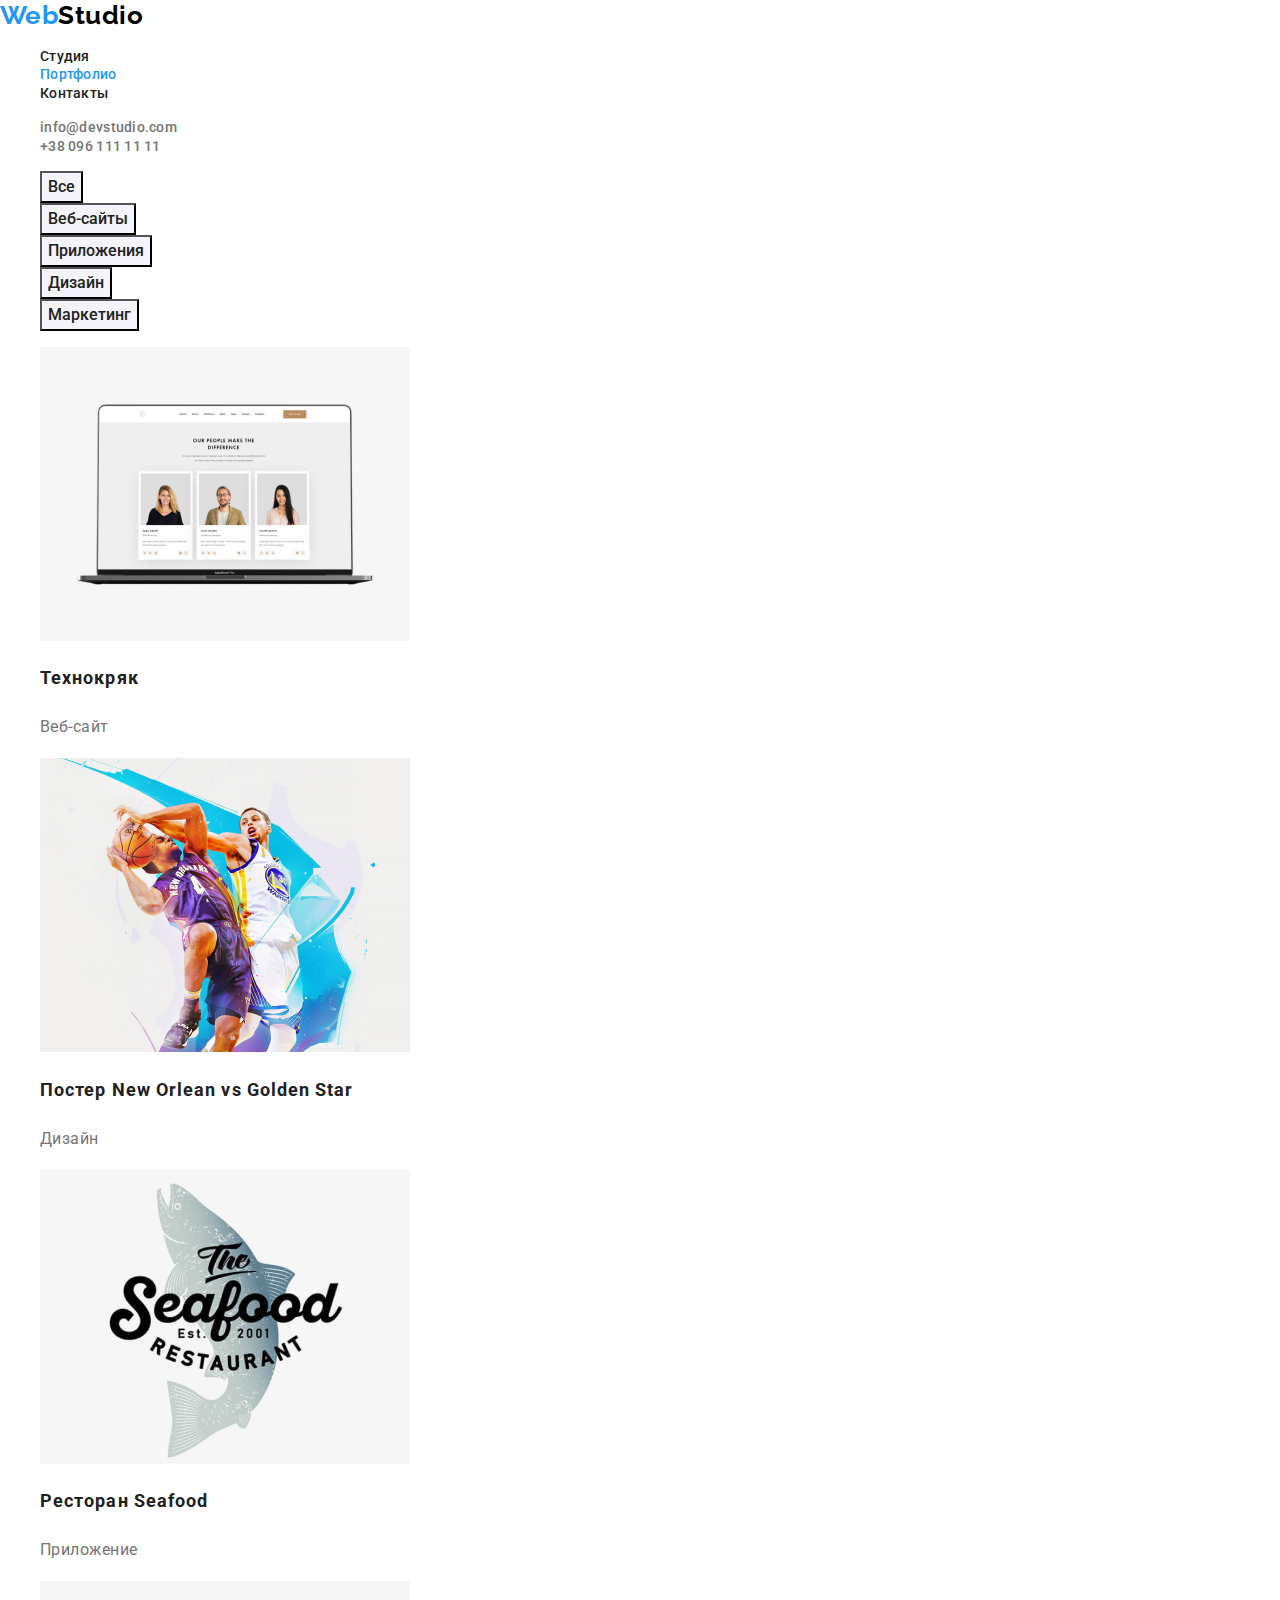
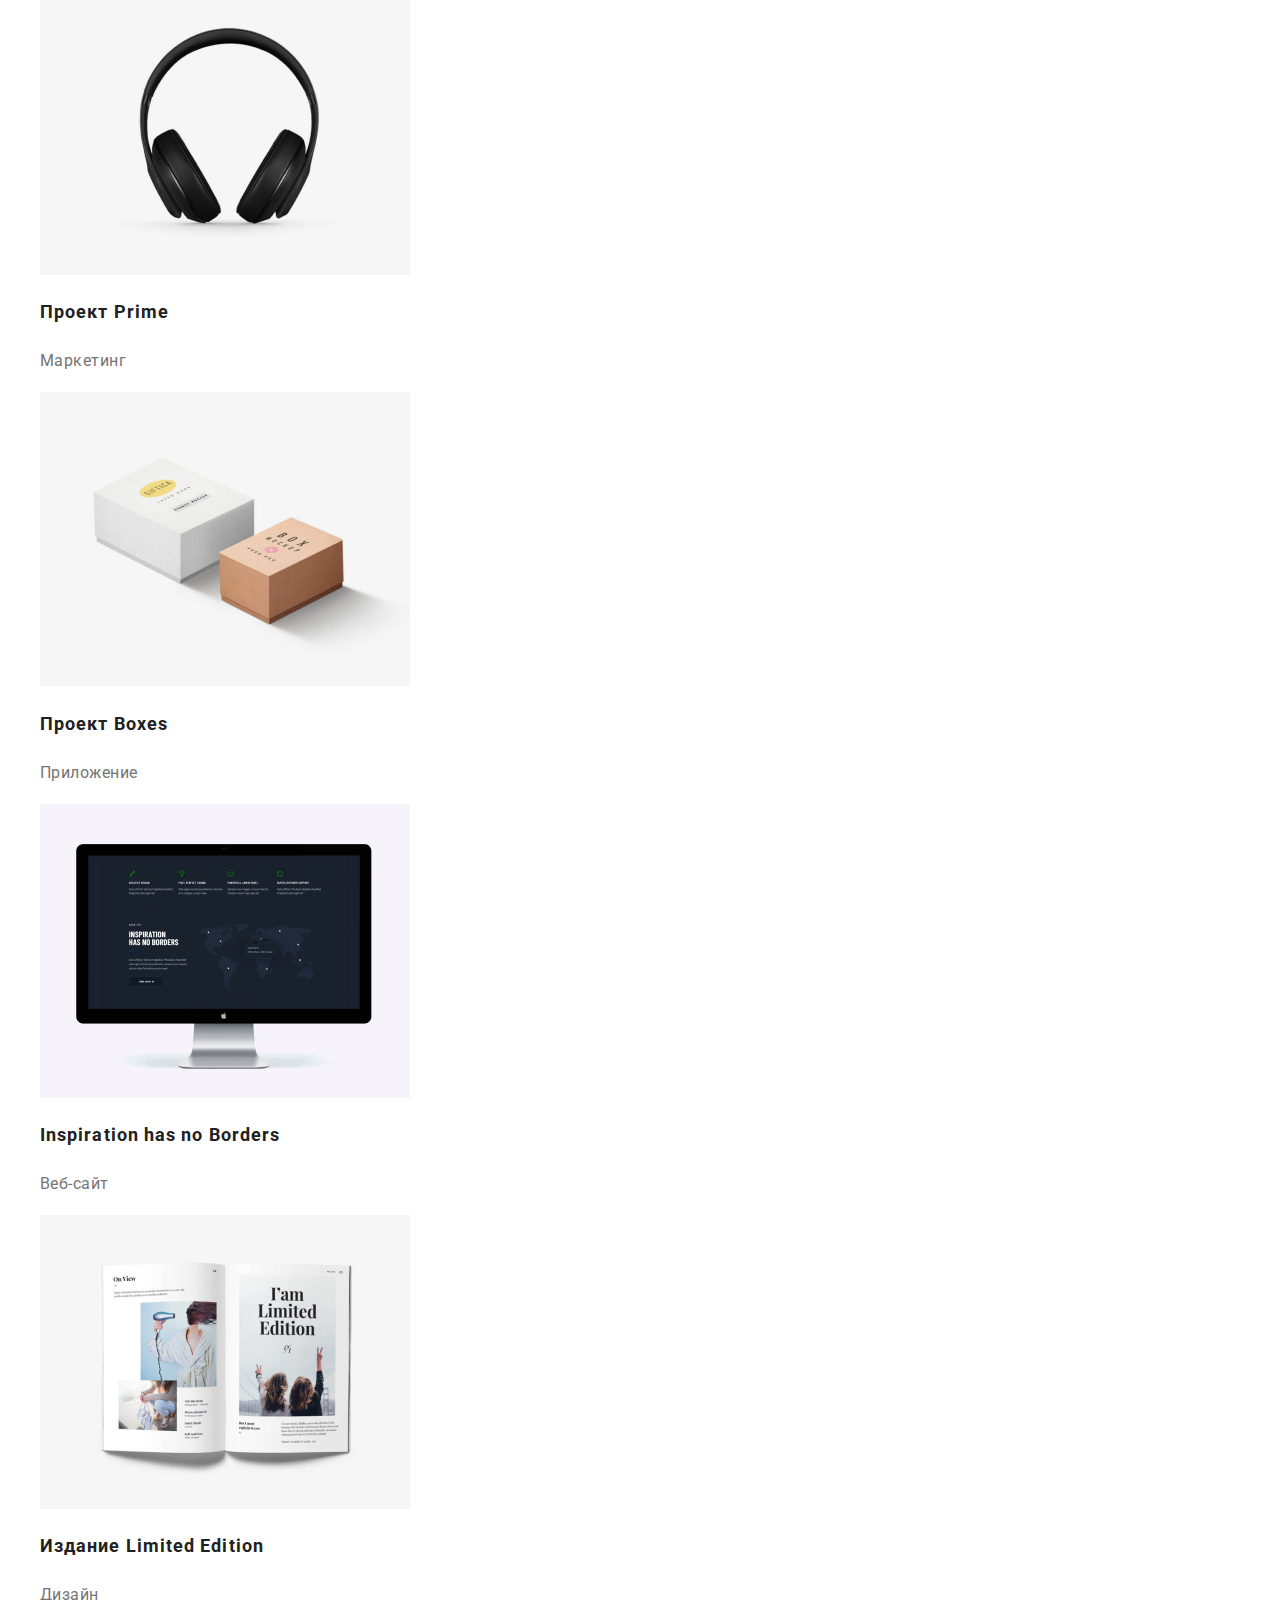
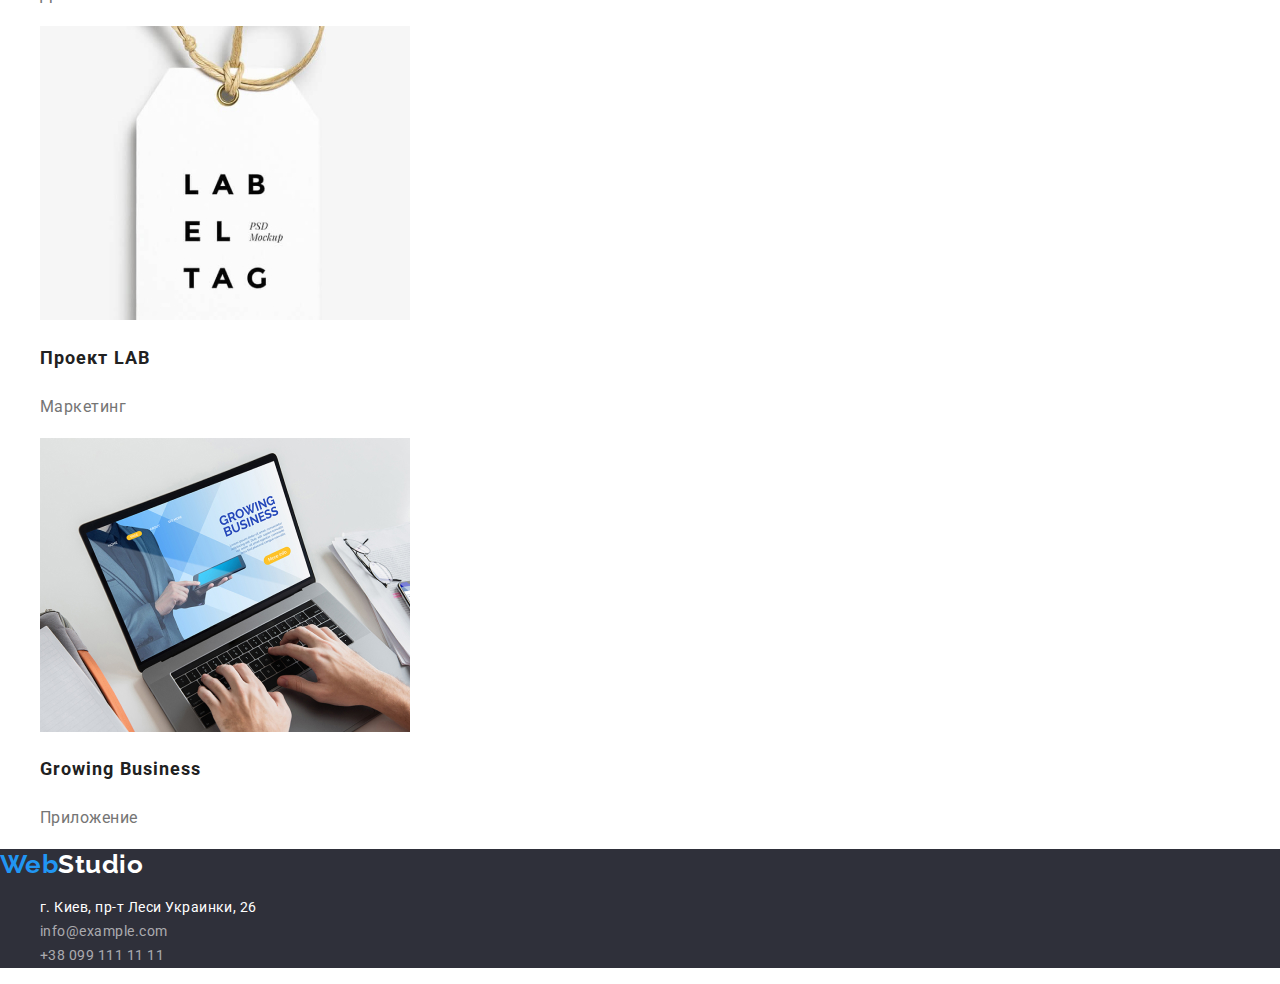
==== portfolio.html @ 639a8b07 "hw-02" ====
<!DOCTYPE html>
<html lang="ru">
  <head>
    <meta charset="UTF-8" />
    <meta name="viewport" content="width=device-width, initial-scale=1.0" />
    <title lang="en">WebStudio-Portfolio</title>
      <link href="https://fonts.googleapis.com/css2?family=Raleway:wght@700&family=Roboto:wght@400;500;700;900&display=swap"
        rel="stylesheet" />
    <link rel="stylesheet" href="https://cdnjs.cloudflare.com/ajax/libs/modern-normalize/1.0.0/modern-normalize.css" />
      <link rel="stylesheet" href="./css/styles.css" />
  </head>

  <body class="body">
    <!--Header site-->
    <header class="header">
      <nav class="nav">
        <a class="logo link" href="./index.html" aria-label="вебстудия" lang="en"
          >Web<span class="logo-text">Studio</span></a
        >

        <ul class="nav-list list">
          <li><a class="nav-list-link link" href="./index.html">Студия</a></li>
          <li><a class="nav-list-link link current" href="./portfolio.html">Портфолио</a></li>
          <li><a class="nav-list-link link" href="">Контакты</a></li>
        </ul>
      </nav>

      <ul class="header-contact list">
        <li class="header-contact-item">
          <a class="header-contact-link link" href="mailto:info@devstudio.com"
            ><span lang="en">info@devstudio.com</span></a
          >
        </li>
        <li class="header-contact-item">
          <a class="header-contact-link link" href="tel:+380961111111">+38 096 111 11 11</a>
        </li>
      </ul>
    </header>

    <!--Main content-->
    <main>
      <section class="portfolio">
        <h1 hidden>Портфолио</h1>
        <!--Filters-->
        <ul class="portfolio--filter-list list">
          <li class="portfolio-filter"><button class="portfolio-filter-btn" type="button">Все</button></li>
          <li class="portfolio-filter"><button class="portfolio-filter-btn" type="button">Веб-сайты</button></li>
          <li class="portfolio-filter"><button class="portfolio-filter-btn" type="button">Приложения</button></li>
          <li class="portfolio-filter"><button class="portfolio-filter-btn" type="button">Дизайн</button></li>
          <li class="portfolio-filter"><button class="portfolio-filter-btn" type="button">Маркетинг</button></li>
        </ul>

        <!-- Project -->
        <ul class="portfolio-project list">
          <!-- Project-1 -->
          <li class="portfolio-project-item">
            <img
              class="portfolio-project-img"
              src="./images/portfolio/project-1.jpg"
              alt="Веб-сайт Технокряк"
              width="370"
              height="294"
            />
            <h2 class="portfolio-project-title">Технокряк</h2>
            <p class="portfolio-project-text">Веб-сайт</p>
          </li>
          <!-- Project-2 -->
          <li class="portfolio-project-item">
            <img
              class="portfolio-project-img"
              src="./images/portfolio/project-2.jpg"
              alt="Постер New Orlean vs Golden Star"
              width="370"
              height="294"
            />
            <h2 class="portfolio-project-title">Постер <span lang="en">New Orlean vs Golden Star</span></h2>
            <p class="portfolio-project-text">Дизайн</p>
          </li>
          <!-- Project-3 -->
          <li class="portfolio-project-item">
            <img
              class="portfolio-project-img"
              src="./images/portfolio/project-3.jpg"
              alt="Ресторан Seafood"
              width="370"
              height="294"
            />
            <h2 class="portfolio-project-title">Ресторан <span lang="en">Seafood</span></h2>
            <p class="portfolio-project-text">Приложение</p>
          </li>
          <!-- Project-4 -->
          <li class="portfolio-project-item">
            <img
              class="portfolio-project-img"
              src="./images/portfolio/project-4.jpg"
              alt="Проект Prime"
              width="370"
              height="294"
            />
            <h2 class="portfolio-project-title">Проект <span lang="en">Prime</span></h2>
            <p class="portfolio-project-text">Маркетинг</p>
          </li>
          <!-- Project-5 -->
          <li class="portfolio-project-item">
            <img
              class="portfolio-project-img"
              src="./images/portfolio/project-5.jpg"
              alt="Проект Boxes"
              width="370"
              height="294"
            />
            <h2 class="portfolio-project-title">Проект <span lang="en">Boxes</span></h2>
            <p class="portfolio-project-text">Приложение</p>
          </li>
          <!-- Project-6 -->
          <li class="portfolio-project-item">
            <img
              class="portfolio-project-img"
              src="./images/portfolio/project-6.jpg"
              alt="Веб-сайт Inspiration has no Borders"
              width="370"
              height="294"
            />
            <h2 class="portfolio-project-title" lang="en">Inspiration has no Borders</h2>
            <p class="portfolio-project-text">Веб-сайт</p>
          </li>
          <!-- Project-7 -->
          <li class="portfolio-project-item">
            <img
              class="portfolio-project-img"
              src="./images/portfolio/project-7.jpg"
              alt="Издание Limited Edition"
              width="370"
              height="294"
            />
            <h2 class="portfolio-project-title">Издание <span lang="en">Limited Edition</span></h2>
            <p class="portfolio-project-text">Дизайн</p>
          </li>
          <!-- Project-8 -->
          <li class="portfolio-project-item">
            <img
              class="portfolio-project-img"
              src="./images/portfolio/project-8.jpg"
              alt="Проект LAB"
              width="370"
              height="294"
            />
            <h2 class="portfolio-project-title">Проект <span lang="en">LAB</span></h2>
            <p class="portfolio-project-text">Маркетинг</p>
          </li>
          <!-- Project-9 -->
          <li class="portfolio-project-item">
            <img
              class="portfolio-project-img"
              src="./images/portfolio/project-9.jpg"
              alt="Приложение Growing Business"
              width="370"
              height="294"
            />
            <h2 class="portfolio-project-title" lang="en">Growing Business</h2>
            <p class="portfolio-project-text">Приложение</p>
          </li>
        </ul>
      </section>
    </main>
    <!--Footer-->
    <footer class="footer">
      <a class="logo link" href="./index.html" aria-label="вебстудия" lang="en"
        >Web<span class="logo-text">Studio</span></a
      >

      <address class="address">
        <ul class="address-list list">
          <li class="address-list-item">
            <a class="address-map link" href="https://goo.gl/maps/MZd4GbBzznk5j25o9" target="_blank">
              г. Киев, пр-т Леси Украинки, 26</a
            >
          </li>
          <li class="address-list-item">
            <a class="address-list-link link" href="mailto:info@example.com">info@example.com</a>
          </li>
          <li class="address-list-item">
            <a class="address-list-link link" href="tel:+380991111111">+38 099 111 11 11</a>
          </li>
        </ul>
      </address>
    </footer>
  </body>
</html>
---- css/styles.css ----
/*переменние*/
:root {
  --main-font-family: "Roboto", sans-serif;
  --secondary-font-family: "Raleway", sans-serif;
  --primary-text-color: #212121;
  --secondary-text-color: #757575;
  --accent-color: #2196f3;
}
/*----------------------------------------------------------*/
/*======  INDEX  ======*/
/*----------------------------------------------------------*/
/*======  MAIN  ======*/
/*общие стили*/
.body {
  font-family: var(--main-font-family);
  letter-spacing: 0.03em;
}
/*скриваю точки списка*/
.list {
  list-style: none;
}
/*нижнее подчеркивание ссилок*/
.link {
  text-decoration: none;
}
/*текст тега адрес*/
.address {
  font-style: normal;
}
/*текущая страница*/
.nav-list-link.current {
  color: var(--accent-color);
}
/*Фон Героя и Футер*/
.hero,
.footer {
  background-color: #2f303a;
}
/*======  END MAIN  ======*/
/*----------------------------------------------------------*/
/*======  HEADER  ======*/
/*Стилизация логотипа*/
/*Логотип шрифт цвет*/
.logo {
  font-family: var(--secondary-font-family);
  font-weight: 700;
  font-size: 26px;
  line-height: 1.192;

  color: #2196f3;
}
/*Цвет для текста логотипа в шапке*/
.logo .logo-text {
  color: #000000;
}
/*общие стили*/
.nav-list-link,
.header-contact-link {
  font-weight: 500;
  font-size: 14px;
  line-height: 1.143;
  letter-spacing: 0.02em;

  color: var(--primary-text-color);
}
/*цвет текста контактов*/
.header-contact-link {
  color: var(--secondary-text-color);
}
/*активное состояние елементов*/
.nav-list-link:hover,
.header-contact-link:hover,
.nav-list-link:focus,
.header-contact-link:focus {
  color: var(--accent-color);
}
/*======  END HEADER  ======*/
/*----------------------------------------------------------*/
/*======  MAIN  ======*/
/*----------------------------------------------------------*/
/*======  HERO  ======*/
/*Заголовок Hero*/
.hero-title {
  font-weight: 900;
  font-size: 44px;
  line-height: 1.364;

  text-align: center;
  letter-spacing: 0.06em;
  text-transform: uppercase;

  color: #ffffff;
}
/*Кнопка Hero*/
.hero-button {
  font-family: var(--main-font-family);
  font-style: normal;
  font-weight: 700;
  font-size: 16px;
  line-height: 1.875;

  text-align: center;
  letter-spacing: 0.06em;

  color: #ffffff;
  background-color: var(--accent-color);
}
/*======  END HERO  ======*/
/*----------------------------------------------------------*/
/*======  FEATURES  ======*/
/*заголовок*/
.features-list-title {
  font-weight: 700;
  font-size: 14px;
  line-height: 1.143;

  text-transform: uppercase;

  color: var(--primary-text-color);
}
/*текст*/
.features-list-text {
  font-size: 14px;
  line-height: 1.714;

  color: var(--secondary-text-color);
}
/*======  END FEATURES  ======*/
/*----------------------------------------------------------*/
/*======  WORK  ======*/
.work-title {
  font-weight: 700;
  font-size: 36px;
  line-height: 1.167;
  text-align: center;

  color: var(--primary-text-color);
}
/*======  END WORK  ======*/
/*----------------------------------------------------------*/
/*======  TEAM  ======*/
/*общие стили*/
.team {
  background-color: #f5f4fa;
}
/*заголовок секции*/
.team-title {
  font-weight: 700;
  font-size: 36px;
  line-height: 1.167;
  text-align: center;

  color: var(--primary-text-color);
}
/*общие стили + цвет текста заголовка команди*/
.team-list-item-title,
.team-list-item-text {
  font-size: 16px;
  line-height: 1.188;

  text-align: center;

  color: var(--primary-text-color);
}
/*цвет текста команди*/
.team-list-item-text {
  color: var(--secondary-text-color);
}
/*======  END TEAM  ======*/
/*----------------------------------------------------------*/
/*======  END MAIN  ======*/
/*----------------------------------------------------------*/
/*======  FOOTER  ======*/
/*общие стили*/
.address-map,
.address-list-link {
  font-size: 14px;
  line-height: 1.714;

  color: rgba(255, 255, 255, 0.6);
}
/*цвет для адреса с указанием места*/
.address-map {
  color: #ffffff;
}
/*Цвет для текста логотипа в футере*/
.footer .logo-text {
  color: #ffffff;
}
/*активное состояние елементов*/
.address-map:hover,
.address-list-link:hover,
.address-map:focus,
.address-list-link:focus {
  color: var(--accent-color);
}
/*======  END FOOTER  ======*/

/*----------------------------------------------------------*/

/*======  PORTFOLIO  ======*/

/*стилизация кнопок фильтров*/
.portfolio-filter-btn {
  font-family: var(--main-font-family);
  font-style: normal;
  font-weight: 500;
  font-size: 16px;
  line-height: 1.625;

  text-align: center;

  background-color: #f5f4fa;
  color: var(--primary-text-color);
}
/*активное состояние кнопок фильтра*/
.portfolio-filter-btn:hover,
.portfolio-filter-btn:focus {
  background-color: var(--accent-color);
  color: #ffffff;
}
/*стилизация заголовков проектов*/
.portfolio-project-title {
  font-weight: 700;
  font-size: 18px;
  line-height: 2;

  letter-spacing: 0.06em;

  color: var(--primary-text-color);
}
/*стилизация текcтов проектов*/
.portfolio-project-text {
  font-size: 16px;
  line-height: 1.875;

  color: var(--secondary-text-color);
}
/*======  END PORTFOLIO  ======*/
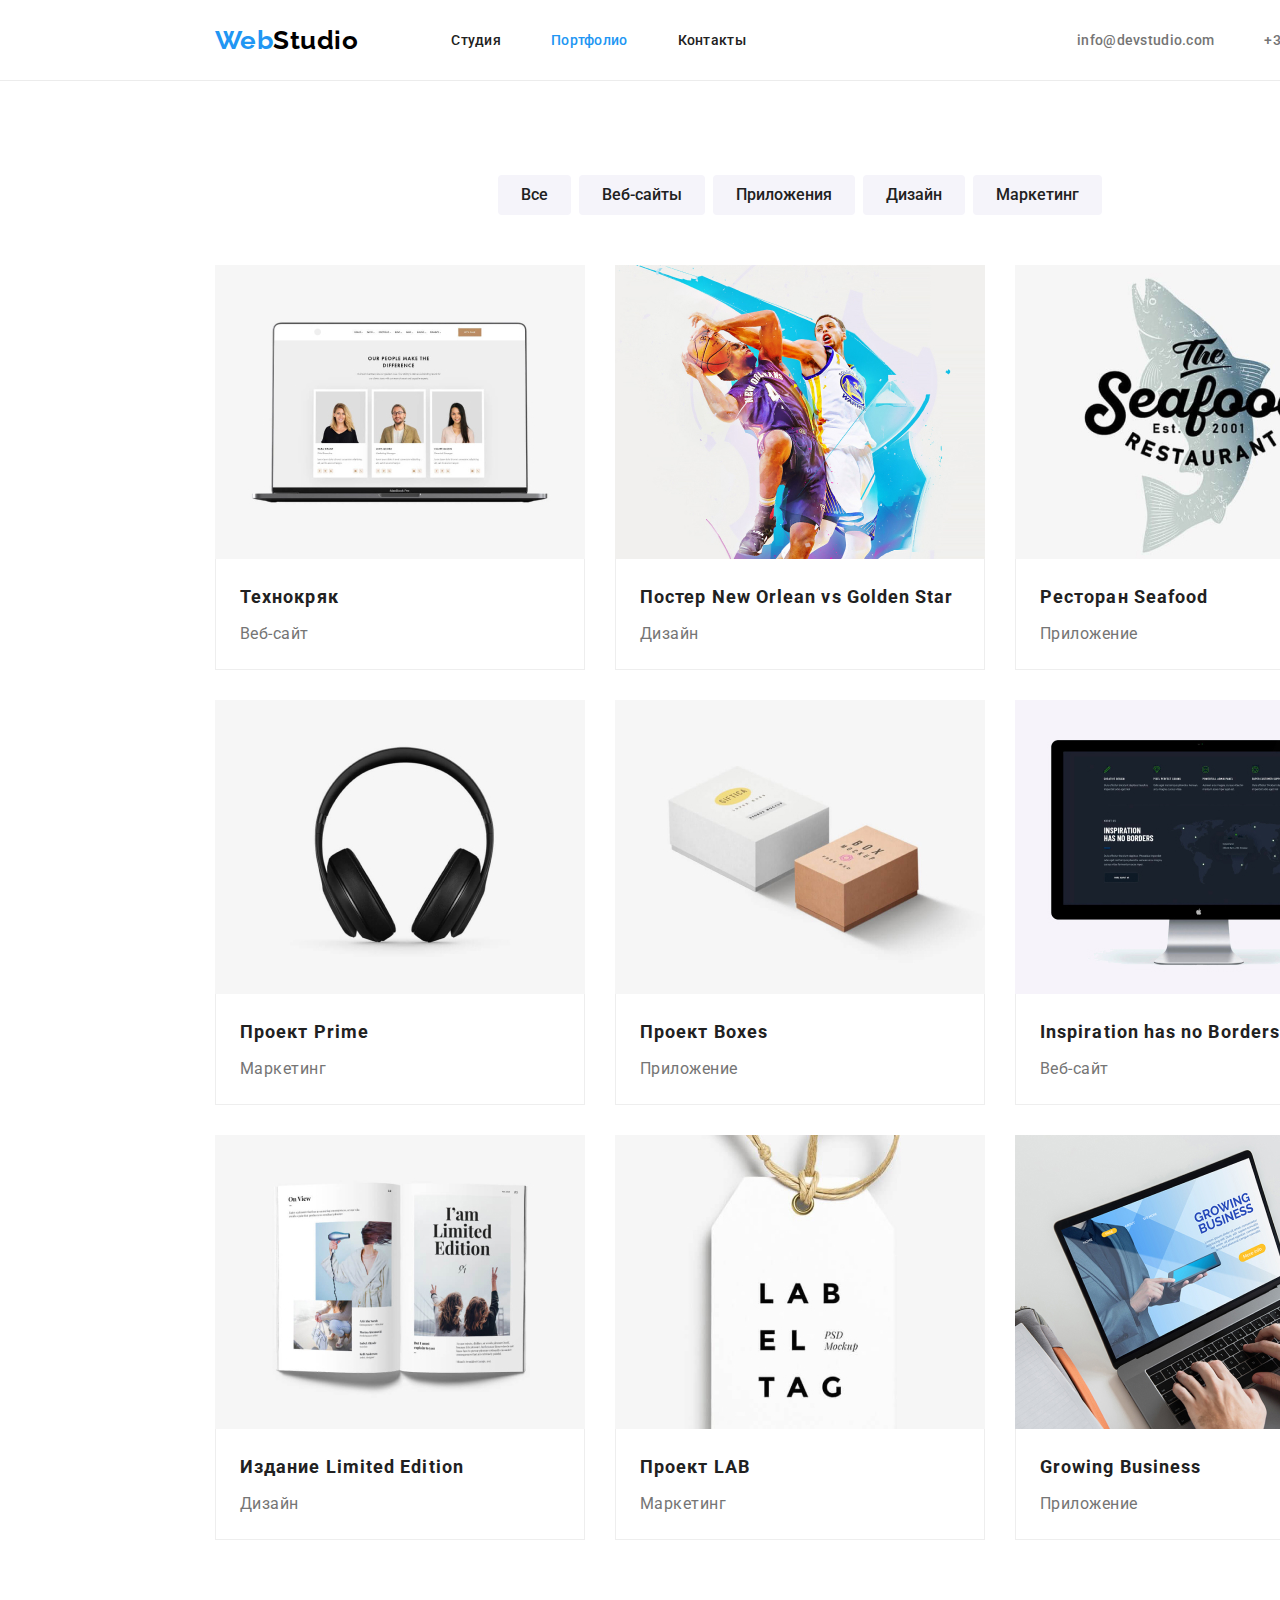
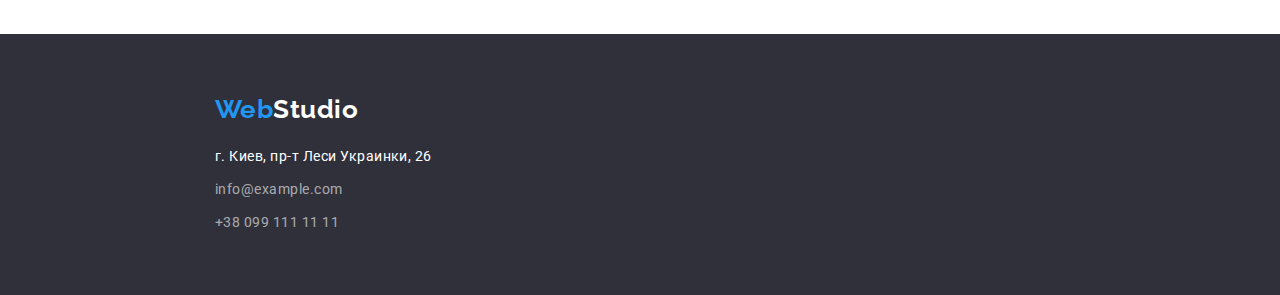
==== commit 1b70b08e: "hw-03" ====
--- a/portfolio.html
+++ b/portfolio.html
@@ -4,186 +4,220 @@
     <meta charset="UTF-8" />
     <meta name="viewport" content="width=device-width, initial-scale=1.0" />
     <title lang="en">WebStudio-Portfolio</title>
-      <link href="https://fonts.googleapis.com/css2?family=Raleway:wght@700&family=Roboto:wght@400;500;700;900&display=swap"
-        rel="stylesheet" />
     <link rel="stylesheet" href="https://cdnjs.cloudflare.com/ajax/libs/modern-normalize/1.0.0/modern-normalize.css" />
-      <link rel="stylesheet" href="./css/styles.css" />
+    <link
+      href="https://fonts.googleapis.com/css2?family=Raleway:wght@700&family=Roboto:wght@400;500;700;900&display=swap"
+      rel="stylesheet"
+    />
+    <link rel="stylesheet" href="./css/styles.css" />
   </head>
 
   <body class="body">
     <!--Header site-->
     <header class="header">
-      <nav class="nav">
-        <a class="logo link" href="./index.html" aria-label="вебстудия" lang="en"
-          >Web<span class="logo-text">Studio</span></a
-        >
-
-        <ul class="nav-list list">
-          <li><a class="nav-list-link link" href="./index.html">Студия</a></li>
-          <li><a class="nav-list-link link current" href="./portfolio.html">Портфолио</a></li>
-          <li><a class="nav-list-link link" href="">Контакты</a></li>
+      <div class="container flexbox">
+        <nav class="nav flexbox">
+          <a class="logo link" href="./index.html" aria-label="вебстудия" lang="en"
+            >Web<span class="logo-text">Studio</span></a
+          >
+
+          <ul class="nav-list list flexbox">
+            <li class="nav-list-item"><a class="nav-list-link link" href="./index.html">Студия</a></li>
+            <li class="nav-list-item"><a class="nav-list-link link current" href="./portfolio.html">Портфолио</a></li>
+            <li class="nav-list-item"><a class="nav-list-link link" href="">Контакты</a></li>
+          </ul>
+        </nav>
+
+        <ul class="header-contact list flexbox">
+          <li class="header-contact-item">
+            <a class="header-contact-link link" href="mailto:info@devstudio.com"
+              ><span lang="en">info@devstudio.com</span></a
+            >
+          </li>
+          <li class="header-contact-item">
+            <a class="header-contact-link link" href="tel:+380961111111">+38 096 111 11 11</a>
+          </li>
         </ul>
-      </nav>
-
-      <ul class="header-contact list">
-        <li class="header-contact-item">
-          <a class="header-contact-link link" href="mailto:info@devstudio.com"
-            ><span lang="en">info@devstudio.com</span></a
-          >
-        </li>
-        <li class="header-contact-item">
-          <a class="header-contact-link link" href="tel:+380961111111">+38 096 111 11 11</a>
-        </li>
-      </ul>
+      </div>
     </header>
 
     <!--Main content-->
     <main>
       <section class="portfolio">
-        <h1 hidden>Портфолио</h1>
-        <!--Filters-->
-        <ul class="portfolio--filter-list list">
-          <li class="portfolio-filter"><button class="portfolio-filter-btn" type="button">Все</button></li>
-          <li class="portfolio-filter"><button class="portfolio-filter-btn" type="button">Веб-сайты</button></li>
-          <li class="portfolio-filter"><button class="portfolio-filter-btn" type="button">Приложения</button></li>
-          <li class="portfolio-filter"><button class="portfolio-filter-btn" type="button">Дизайн</button></li>
-          <li class="portfolio-filter"><button class="portfolio-filter-btn" type="button">Маркетинг</button></li>
-        </ul>
-
-        <!-- Project -->
-        <ul class="portfolio-project list">
-          <!-- Project-1 -->
-          <li class="portfolio-project-item">
-            <img
-              class="portfolio-project-img"
-              src="./images/portfolio/project-1.jpg"
-              alt="Веб-сайт Технокряк"
-              width="370"
-              height="294"
-            />
-            <h2 class="portfolio-project-title">Технокряк</h2>
-            <p class="portfolio-project-text">Веб-сайт</p>
-          </li>
-          <!-- Project-2 -->
-          <li class="portfolio-project-item">
-            <img
-              class="portfolio-project-img"
-              src="./images/portfolio/project-2.jpg"
-              alt="Постер New Orlean vs Golden Star"
-              width="370"
-              height="294"
-            />
-            <h2 class="portfolio-project-title">Постер <span lang="en">New Orlean vs Golden Star</span></h2>
-            <p class="portfolio-project-text">Дизайн</p>
-          </li>
-          <!-- Project-3 -->
-          <li class="portfolio-project-item">
-            <img
-              class="portfolio-project-img"
-              src="./images/portfolio/project-3.jpg"
-              alt="Ресторан Seafood"
-              width="370"
-              height="294"
-            />
-            <h2 class="portfolio-project-title">Ресторан <span lang="en">Seafood</span></h2>
-            <p class="portfolio-project-text">Приложение</p>
-          </li>
-          <!-- Project-4 -->
-          <li class="portfolio-project-item">
-            <img
-              class="portfolio-project-img"
-              src="./images/portfolio/project-4.jpg"
-              alt="Проект Prime"
-              width="370"
-              height="294"
-            />
-            <h2 class="portfolio-project-title">Проект <span lang="en">Prime</span></h2>
-            <p class="portfolio-project-text">Маркетинг</p>
-          </li>
-          <!-- Project-5 -->
-          <li class="portfolio-project-item">
-            <img
-              class="portfolio-project-img"
-              src="./images/portfolio/project-5.jpg"
-              alt="Проект Boxes"
-              width="370"
-              height="294"
-            />
-            <h2 class="portfolio-project-title">Проект <span lang="en">Boxes</span></h2>
-            <p class="portfolio-project-text">Приложение</p>
-          </li>
-          <!-- Project-6 -->
-          <li class="portfolio-project-item">
-            <img
-              class="portfolio-project-img"
-              src="./images/portfolio/project-6.jpg"
-              alt="Веб-сайт Inspiration has no Borders"
-              width="370"
-              height="294"
-            />
-            <h2 class="portfolio-project-title" lang="en">Inspiration has no Borders</h2>
-            <p class="portfolio-project-text">Веб-сайт</p>
-          </li>
-          <!-- Project-7 -->
-          <li class="portfolio-project-item">
-            <img
-              class="portfolio-project-img"
-              src="./images/portfolio/project-7.jpg"
-              alt="Издание Limited Edition"
-              width="370"
-              height="294"
-            />
-            <h2 class="portfolio-project-title">Издание <span lang="en">Limited Edition</span></h2>
-            <p class="portfolio-project-text">Дизайн</p>
-          </li>
-          <!-- Project-8 -->
-          <li class="portfolio-project-item">
-            <img
-              class="portfolio-project-img"
-              src="./images/portfolio/project-8.jpg"
-              alt="Проект LAB"
-              width="370"
-              height="294"
-            />
-            <h2 class="portfolio-project-title">Проект <span lang="en">LAB</span></h2>
-            <p class="portfolio-project-text">Маркетинг</p>
-          </li>
-          <!-- Project-9 -->
-          <li class="portfolio-project-item">
-            <img
-              class="portfolio-project-img"
-              src="./images/portfolio/project-9.jpg"
-              alt="Приложение Growing Business"
-              width="370"
-              height="294"
-            />
-            <h2 class="portfolio-project-title" lang="en">Growing Business</h2>
-            <p class="portfolio-project-text">Приложение</p>
-          </li>
-        </ul>
+        <div class="container">
+          <h1 class="visually-hidden">Портфолио</h1>
+          <!--Filters-->
+          <ul class="portfolio-filter-list list flexbox">
+            <li class="portfolio-filter"><button class="portfolio-filter-btn" type="button">Все</button></li>
+            <li class="portfolio-filter">
+              <button class="portfolio-filter-btn" type="button">Веб-сайты</button>
+            </li>
+            <li class="portfolio-filter">
+              <button class="portfolio-filter-btn" type="button">Приложения</button>
+            </li>
+            <li class="portfolio-filter">
+              <button class="portfolio-filter-btn" type="button">Дизайн</button>
+            </li>
+            <li class="portfolio-filter">
+              <button class="portfolio-filter-btn" type="button">Маркетинг</button>
+            </li>
+          </ul>
+
+          <!-- Project -->
+          <ul class="portfolio-project list flexbox">
+            <!-- Project-1 -->
+            <li class="portfolio-project-item">
+              <img
+                class="portfolio-project-img"
+                src="./images/portfolio/project-1.jpg"
+                alt="Веб-сайт Технокряк"
+                width="370"
+                height="294"
+              />
+              <div class="portfolio-project-description">
+                <h2 class="portfolio-project-title">Технокряк</h2>
+                <p class="portfolio-project-text">Веб-сайт</p>
+              </div>
+            </li>
+            <!-- Project-2 -->
+            <li class="portfolio-project-item">
+              <img
+                class="portfolio-project-img"
+                src="./images/portfolio/project-2.jpg"
+                alt="Постер New Orlean vs Golden Star"
+                width="370"
+                height="294"
+              />
+              <div class="portfolio-project-description">
+                <h2 class="portfolio-project-title">Постер <span lang="en">New Orlean vs Golden Star</span></h2>
+                <p class="portfolio-project-text">Дизайн</p>
+              </div>
+            </li>
+            <!-- Project-3 -->
+            <li class="portfolio-project-item">
+              <img
+                class="portfolio-project-img"
+                src="./images/portfolio/project-3.jpg"
+                alt="Ресторан Seafood"
+                width="370"
+                height="294"
+              />
+              <div class="portfolio-project-description">
+                <h2 class="portfolio-project-title">Ресторан <span lang="en">Seafood</span></h2>
+                <p class="portfolio-project-text">Приложение</p>
+              </div>
+            </li>
+            <!-- Project-4 -->
+            <li class="portfolio-project-item">
+              <img
+                class="portfolio-project-img"
+                src="./images/portfolio/project-4.jpg"
+                alt="Проект Prime"
+                width="370"
+                height="294"
+              />
+              <div class="portfolio-project-description">
+                <h2 class="portfolio-project-title">Проект <span lang="en">Prime</span></h2>
+                <p class="portfolio-project-text">Маркетинг</p>
+              </div>
+            </li>
+            <!-- Project-5 -->
+            <li class="portfolio-project-item">
+              <img
+                class="portfolio-project-img"
+                src="./images/portfolio/project-5.jpg"
+                alt="Проект Boxes"
+                width="370"
+                height="294"
+              />
+              <div class="portfolio-project-description">
+                <h2 class="portfolio-project-title">Проект <span lang="en">Boxes</span></h2>
+                <p class="portfolio-project-text">Приложение</p>
+              </div>
+            </li>
+            <!-- Project-6 -->
+            <li class="portfolio-project-item">
+              <img
+                class="portfolio-project-img"
+                src="./images/portfolio/project-6.jpg"
+                alt="Веб-сайт Inspiration has no Borders"
+                width="370"
+                height="294"
+              />
+              <div class="portfolio-project-description">
+                <h2 class="portfolio-project-title" lang="en">Inspiration has no Borders</h2>
+                <p class="portfolio-project-text">Веб-сайт</p>
+              </div>
+            </li>
+            <!-- Project-7 -->
+            <li class="portfolio-project-item">
+              <img
+                class="portfolio-project-img"
+                src="./images/portfolio/project-7.jpg"
+                alt="Издание Limited Edition"
+                width="370"
+                height="294"
+              />
+              <div class="portfolio-project-description">
+                <h2 class="portfolio-project-title">Издание <span lang="en">Limited Edition</span></h2>
+                <p class="portfolio-project-text">Дизайн</p>
+              </div>
+            </li>
+            <!-- Project-8 -->
+            <li class="portfolio-project-item">
+              <img
+                class="portfolio-project-img"
+                src="./images/portfolio/project-8.jpg"
+                alt="Проект LAB"
+                width="370"
+                height="294"
+              />
+              <div class="portfolio-project-description">
+                <h2 class="portfolio-project-title">Проект <span lang="en">LAB</span></h2>
+                <p class="portfolio-project-text">Маркетинг</p>
+              </div>
+            </li>
+            <!-- Project-9 -->
+            <li class="portfolio-project-item">
+              <img
+                class="portfolio-project-img"
+                src="./images/portfolio/project-9.jpg"
+                alt="Приложение Growing Business"
+                width="370"
+                height="294"
+              />
+              <div class="portfolio-project-description">
+                <h2 class="portfolio-project-title" lang="en">Growing Business</h2>
+                <p class="portfolio-project-text">Приложение</p>
+              </div>
+            </li>
+          </ul>
+        </div>
       </section>
     </main>
     <!--Footer-->
     <footer class="footer">
-      <a class="logo link" href="./index.html" aria-label="вебстудия" lang="en"
-        >Web<span class="logo-text">Studio</span></a
-      >
-
-      <address class="address">
-        <ul class="address-list list">
-          <li class="address-list-item">
-            <a class="address-map link" href="https://goo.gl/maps/MZd4GbBzznk5j25o9" target="_blank">
-              г. Киев, пр-т Леси Украинки, 26</a
-            >
-          </li>
-          <li class="address-list-item">
-            <a class="address-list-link link" href="mailto:info@example.com">info@example.com</a>
-          </li>
-          <li class="address-list-item">
-            <a class="address-list-link link" href="tel:+380991111111">+38 099 111 11 11</a>
-          </li>
-        </ul>
-      </address>
+      <div class="container">
+        <a class="logo link" href="./index.html" aria-label="вебстудия" lang="en"
+          >Web<span class="logo-text">Studio</span></a
+        >
+
+        <address class="address">
+          <ul class="address-list list">
+            <li class="address-list-item">
+              <a class="address-map link" href="https://goo.gl/maps/MZd4GbBzznk5j25o9" target="_blank">
+                г. Киев, пр-т Леси Украинки, 26</a
+              >
+            </li>
+            <li class="address-list-item">
+              <a class="address-list-link link" href="mailto:info@example.com">info@example.com</a>
+            </li>
+            <li class="address-list-item">
+              <a class="address-list-link link" href="tel:+380991111111">+38 099 111 11 11</a>
+            </li>
+          </ul>
+        </address>
+      </div>
     </footer>
   </body>
 </html>
--- a/css/styles.css
+++ b/css/styles.css
@@ -10,12 +10,21 @@
 /*======  INDEX  ======*/
 /*----------------------------------------------------------*/
 /*======  MAIN  ======*/
+/*обнуление паддингов и маржинов*/
+*,
+*::before,
+*::after {
+  padding: 0;
+  margin: 0;
+}
 /*общие стили*/
 .body {
   font-family: var(--main-font-family);
   letter-spacing: 0.03em;
-}
-/*скриваю точки списка*/
+  width: 1600px;
+  margin: 0 auto;
+}
+/*скриваю точки списка + сбрасиваю маржини списков*/
 .list {
   list-style: none;
 }
@@ -23,25 +32,61 @@
 .link {
   text-decoration: none;
 }
-/*текст тега адрес*/
-.address {
-  font-style: normal;
-}
 /*текущая страница*/
 .nav-list-link.current {
   color: var(--accent-color);
 }
-/*Фон Героя и Футер*/
-.hero,
-.footer {
-  background-color: #2f303a;
+
+/*центрирование контента*/
+.container {
+  width: 1200px;
+  margin: 0 auto;
+  padding-right: 15px;
+  padding-left: 15px;
+  /*outline: 2px solid tomato;*/
+}
+/*отступ картинок*/
+img {
+  display: block;
+  max-width: 100%;
+  height: auto;
+}
+.flexbox {
+  display: flex;
+}
+/*все ссилки блочние елементи
+a {
+  display: block;
+}*/
+/*скривание заголовков*/
+.visually-hidden {
+  position: absolute;
+  width: 1px;
+  height: 1px;
+  margin: -1px;
+  border: 0;
+  padding: 0;
+  clip: rect(0, 0, 0, 0);
+  overflow: hidden;
 }
 /*======  END MAIN  ======*/
 /*----------------------------------------------------------*/
 /*======  HEADER  ======*/
+/*линия*/
+.header {
+  background-color: #ffffff;
+  border-bottom: 1px solid #ececec;
+}
+/*правий отступ для елементов списков*/
+.nav-list-item:not(:last-child),
+.header-contact-item:not(:last-child) {
+  margin-right: 50px;
+}
 /*Стилизация логотипа*/
 /*Логотип шрифт цвет*/
 .logo {
+  margin-right: 93px;
+
   font-family: var(--secondary-font-family);
   font-weight: 700;
   font-size: 26px;
@@ -50,12 +95,16 @@
   color: #2196f3;
 }
 /*Цвет для текста логотипа в шапке*/
-.logo .logo-text {
+.logo-text {
   color: #000000;
 }
 /*общие стили*/
 .nav-list-link,
 .header-contact-link {
+  display: block;
+  padding-top: 32px;
+  padding-bottom: 32px;
+
   font-weight: 500;
   font-size: 14px;
   line-height: 1.143;
@@ -74,18 +123,34 @@
 .header-contact-link:focus {
   color: var(--accent-color);
 }
+/*создание флеx-контейнера навигации + правий маржин*/
+.nav {
+  align-items: center;
+  margin-right: auto;
+}
 /*======  END HEADER  ======*/
 /*----------------------------------------------------------*/
 /*======  MAIN  ======*/
 /*----------------------------------------------------------*/
 /*======  HERO  ======*/
+/*Фон Героя + падинги + виравнивание текста*/
+.hero {
+  background-color: #2f303a;
+  padding-top: 200px;
+  padding-bottom: 200px;
+  text-align: center;
+}
+
 /*Заголовок Hero*/
 .hero-title {
+  max-width: 696px;
+  margin: 0 auto;
+  margin-bottom: 30px;
+
   font-weight: 900;
   font-size: 44px;
   line-height: 1.364;
 
-  text-align: center;
   letter-spacing: 0.06em;
   text-transform: uppercase;
 
@@ -93,13 +158,20 @@
 }
 /*Кнопка Hero*/
 .hero-button {
+  display: inline-block;
+  border: 1px solid transparent;
+  border-radius: 4px;
+
+  min-width: 200px;
+
+  padding: 10px 32px;
+
   font-family: var(--main-font-family);
   font-style: normal;
   font-weight: 700;
   font-size: 16px;
   line-height: 1.875;
 
-  text-align: center;
   letter-spacing: 0.06em;
 
   color: #ffffff;
@@ -108,8 +180,23 @@
 /*======  END HERO  ======*/
 /*----------------------------------------------------------*/
 /*======  FEATURES  ======*/
+/*Фон + паддинги секции */
+.features {
+  background-color: #ffffff;
+  padding-top: 94px;
+  padding-bottom: 47px;
+}
+/*ширина елементов списка*/
+.features-list-item {
+  max-width: 270px;
+}
+.features-list-item:not(:last-child) {
+  margin-right: 30px;
+}
 /*заголовок*/
 .features-list-title {
+  margin-bottom: 10px;
+
   font-weight: 700;
   font-size: 14px;
   line-height: 1.143;
@@ -120,6 +207,8 @@
 }
 /*текст*/
 .features-list-text {
+  font-style: normal;
+  font-weight: 400;
   font-size: 14px;
   line-height: 1.714;
 
@@ -128,7 +217,16 @@
 /*======  END FEATURES  ======*/
 /*----------------------------------------------------------*/
 /*======  WORK  ======*/
+/*Фон секции чем ми занимаeмся + паддинги секции*/
+.work {
+  background-color: #ffffff;
+  padding-top: 47px;
+  padding-bottom: 94px;
+}
+/*заголовок*/
 .work-title {
+  margin-bottom: 50px;
+
   font-weight: 700;
   font-size: 36px;
   line-height: 1.167;
@@ -136,15 +234,51 @@
 
   color: var(--primary-text-color);
 }
+/* маржини елементов списка*/
+.work-list-item {
+  margin: 15px;
+  max-width: calc((100% - 30px * 3) / 3);
+}
+/*маржини списка*/
+.work-list {
+  margin: -15px;
+}
 /*======  END WORK  ======*/
 /*----------------------------------------------------------*/
 /*======  TEAM  ======*/
 /*общие стили*/
+/*фон + падинги секции*/
 .team {
   background-color: #f5f4fa;
-}
+  padding-top: 94px;
+  padding-bottom: 94px;
+}
+.team-list {
+  margin: -15px;
+}
+
+.team-list-item {
+  margin: 15px;
+  max-width: calc((100% - 4 * 30px) / 4);
+}
+
+/*нижний паддинг + фон + бордер описание елементов списка*/
+.team-list-description {
+  padding: 30px 0;
+  margin: 0 auto;
+
+  background-color: #ffffff;
+  border-radius: 0px 0px 4px 4px;
+}
+
+/*правий маржин елементов списка
+.team-list-item:not(:last-child) {
+  margin-right: 30px;
+}*/
 /*заголовок секции*/
 .team-title {
+  margin-bottom: 50px;
+
   font-weight: 700;
   font-size: 36px;
   line-height: 1.167;
@@ -153,8 +287,9 @@
   color: var(--primary-text-color);
 }
 /*общие стили + цвет текста заголовка команди*/
-.team-list-item-title,
-.team-list-item-text {
+.team-list-title,
+.team-list-text {
+  font-weight: 400;
   font-size: 16px;
   line-height: 1.188;
 
@@ -162,8 +297,12 @@
 
   color: var(--primary-text-color);
 }
-/*цвет текста команди*/
-.team-list-item-text {
+/*заголовок команди*/
+.team-list-title {
+  margin-bottom: 10px;
+}
+/* текст команди*/
+.team-list-text {
   color: var(--secondary-text-color);
 }
 /*======  END TEAM  ======*/
@@ -171,6 +310,27 @@
 /*======  END MAIN  ======*/
 /*----------------------------------------------------------*/
 /*======  FOOTER  ======*/
+/*Фон футера+паддинг  секции*/
+.footer {
+  background-color: #2f303a;
+  padding-top: 60px;
+  padding-bottom: 60px;
+}
+/*паддинги + нижний маржин логотипа*/
+.footer .logo {
+  display: block;
+  padding: 0;
+  margin-right: 0;
+  margin-bottom: 20px;
+}
+/*нижний маржин елементов адреса*/
+.address-list-item:not(:last-child) {
+  margin-bottom: 9px;
+}
+/*текст тега адрес*/
+.address {
+  font-style: normal;
+}
 /*общие стили*/
 .address-map,
 .address-list-link {
@@ -199,11 +359,29 @@
 /*----------------------------------------------------------*/
 
 /*======  PORTFOLIO  ======*/
-
+/*фон + паддинги секции**/
+.portfolio {
+  background-color: #ffffff;
+  padding-top: 94px;
+  padding-bottom: 94px;
+}
+/*правий маржин кнопок фильтров*/
+.portfolio-filter:not(:last-child) {
+  margin-right: 8px;
+}
+/*виравнивание кнопок фильтров*/
+.portfolio-filter-list {
+  justify-content: center;
+  margin-bottom: 50px;
+}
 /*стилизация кнопок фильтров*/
 .portfolio-filter-btn {
+  display: inline-block;
+  padding: 6px 22px;
+  border: 1px solid transparent;
+  border-radius: 4px;
+
   font-family: var(--main-font-family);
-  font-style: normal;
   font-weight: 500;
   font-size: 16px;
   line-height: 1.625;
@@ -219,8 +397,19 @@
   background-color: var(--accent-color);
   color: #ffffff;
 }
+/*ширина + паддинг + маржин елементов списка*/
+.portfolio-project-item {
+  margin: 15px;
+  max-width: calc((100% - 3 * 30px) / 3);
+}
+/*тип елемента + нижний маржин картинки
+.portfolio-project-img {
+  display: block;
+}*/
 /*стилизация заголовков проектов*/
 .portfolio-project-title {
+  margin-bottom: 4px;
+
   font-weight: 700;
   font-size: 18px;
   line-height: 2;
@@ -236,4 +425,17 @@
 
   color: var(--secondary-text-color);
 }
+/*внутренние отступи описания проектов*/
+.portfolio-project-description {
+  padding: 20px 24px;
+
+  border-right: 1px solid #eeeeee;
+  border-left: 1px solid #eeeeee;
+  border-bottom: 1px solid #eeeeee;
+}
+/*виравнивание елементов списка*/
+.portfolio-project {
+  flex-wrap: wrap;
+  margin: -15px;
+}
 /*======  END PORTFOLIO  ======*/
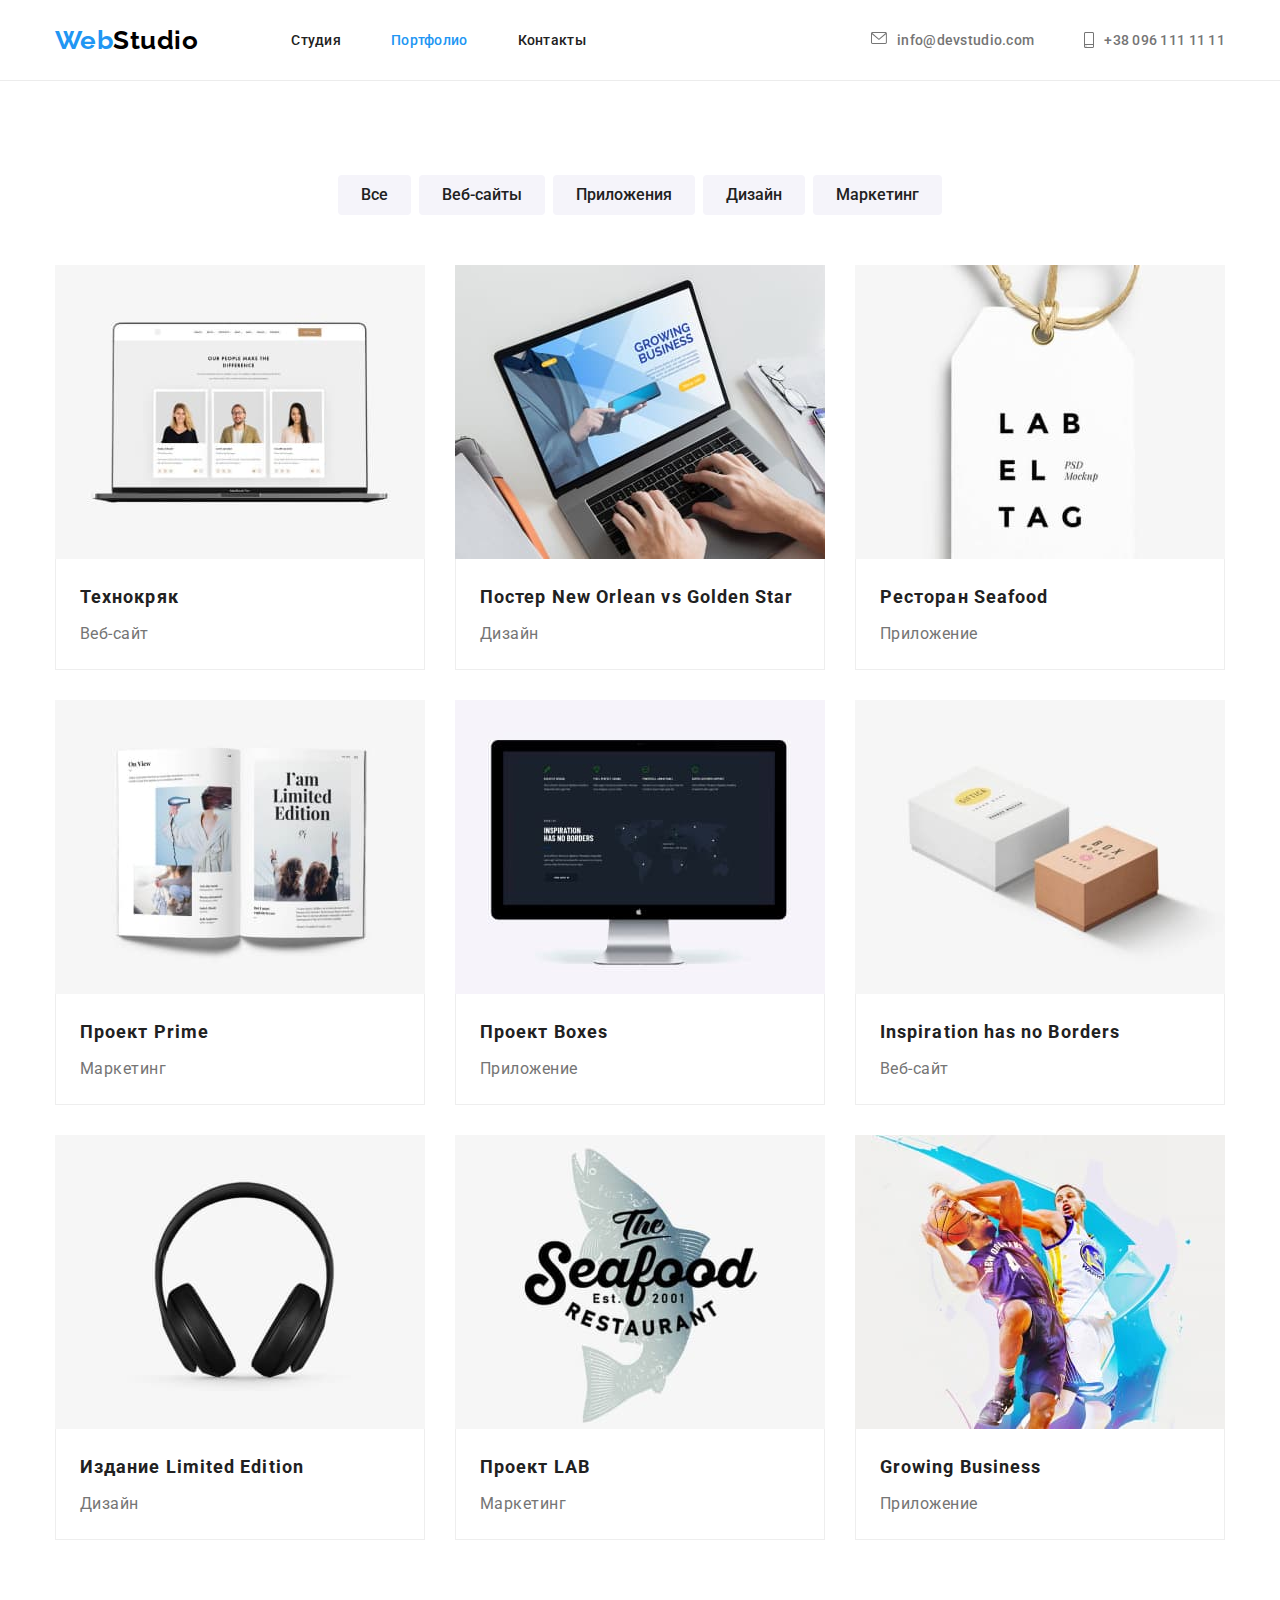
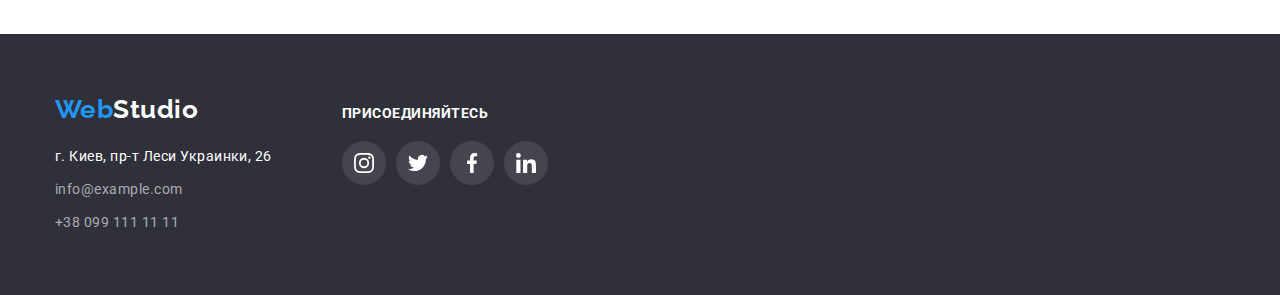
==== commit ca78c8f8: "hw-04" ====
--- a/portfolio.html
+++ b/portfolio.html
@@ -5,10 +5,7 @@
     <meta name="viewport" content="width=device-width, initial-scale=1.0" />
     <title lang="en">WebStudio-Portfolio</title>
     <link rel="stylesheet" href="https://cdnjs.cloudflare.com/ajax/libs/modern-normalize/1.0.0/modern-normalize.css" />
-    <link
-      href="https://fonts.googleapis.com/css2?family=Raleway:wght@700&family=Roboto:wght@400;500;700;900&display=swap"
-      rel="stylesheet"
-    />
+    <link href="https://fonts.googleapis.com/css2?family=Raleway:wght@700&family=Roboto:wght@400;500;700;900&display=swap" rel="stylesheet" />
     <link rel="stylesheet" href="./css/styles.css" />
   </head>
 
@@ -17,9 +14,7 @@
     <header class="header">
       <div class="container flexbox">
         <nav class="nav flexbox">
-          <a class="logo link" href="./index.html" aria-label="вебстудия" lang="en"
-            >Web<span class="logo-text">Studio</span></a
-          >
+          <a class="logo link" href="./index.html" aria-label="вебстудия" lang="en">Web<span class="logo-text">Studio</span></a>
 
           <ul class="nav-list list flexbox">
             <li class="nav-list-item"><a class="nav-list-link link" href="./index.html">Студия</a></li>
@@ -30,12 +25,20 @@
 
         <ul class="header-contact list flexbox">
           <li class="header-contact-item">
-            <a class="header-contact-link link" href="mailto:info@devstudio.com"
-              ><span lang="en">info@devstudio.com</span></a
-            >
+            <a class="header-contact-link link" href="mailto:info@devstudio.com">
+              <svg class="contact-icon" width="16" height="12">
+                <use href="./images/sprite.svg#icon-mail"></use>
+              </svg>
+              <span lang="en">info@devstudio.com</span>
+            </a>
           </li>
           <li class="header-contact-item">
-            <a class="header-contact-link link" href="tel:+380961111111">+38 096 111 11 11</a>
+            <a class="header-contact-link link" href="tel:+380961111111">
+              <svg class="contact-icon" width="10" height="16">
+                <use href="./images/sprite.svg#icon-smartphone"></use>
+              </svg>
+              +38 096 111 11 11
+            </a>
           </li>
         </ul>
       </div>
@@ -67,129 +70,93 @@
           <ul class="portfolio-project list flexbox">
             <!-- Project-1 -->
             <li class="portfolio-project-item">
-              <img
-                class="portfolio-project-img"
-                src="./images/portfolio/project-1.jpg"
-                alt="Веб-сайт Технокряк"
-                width="370"
-                height="294"
-              />
-              <div class="portfolio-project-description">
-                <h2 class="portfolio-project-title">Технокряк</h2>
-                <p class="portfolio-project-text">Веб-сайт</p>
-              </div>
+              <a class="portfolio-project-link link" href="" aria-label="Веб-сайт Технокряк">
+                <img class="portfolio-project-img" src="./images/portfolio/project-1.jpg" alt="Веб-сайт Технокряк" width="370" height="294" />
+                <div class="portfolio-project-description">
+                  <h2 class="portfolio-project-title">Технокряк</h2>
+                  <p class="portfolio-project-text">Веб-сайт</p>
+                </div>
+              </a>
             </li>
             <!-- Project-2 -->
             <li class="portfolio-project-item">
-              <img
-                class="portfolio-project-img"
-                src="./images/portfolio/project-2.jpg"
-                alt="Постер New Orlean vs Golden Star"
-                width="370"
-                height="294"
-              />
-              <div class="portfolio-project-description">
-                <h2 class="portfolio-project-title">Постер <span lang="en">New Orlean vs Golden Star</span></h2>
-                <p class="portfolio-project-text">Дизайн</p>
-              </div>
+              <a class="portfolio-project-link link" href="" aria-label="Постер New Orlean vs Golden Star">
+                <img class="portfolio-project-img" src="./images/portfolio/project-2.jpg" alt="Постер New Orlean vs Golden Star" width="370" height="294" />
+                <div class="portfolio-project-description">
+                  <h2 class="portfolio-project-title">Постер <span lang="en">New Orlean vs Golden Star</span></h2>
+                  <p class="portfolio-project-text">Дизайн</p>
+                </div>
+              </a>
             </li>
             <!-- Project-3 -->
             <li class="portfolio-project-item">
-              <img
-                class="portfolio-project-img"
-                src="./images/portfolio/project-3.jpg"
-                alt="Ресторан Seafood"
-                width="370"
-                height="294"
-              />
-              <div class="portfolio-project-description">
-                <h2 class="portfolio-project-title">Ресторан <span lang="en">Seafood</span></h2>
-                <p class="portfolio-project-text">Приложение</p>
-              </div>
+              <a class="portfolio-project-link link" href="" aria-label="Ресторан Seafood">
+                <img class="portfolio-project-img" src="./images/portfolio/project-3.jpg" alt="Ресторан Seafood" width="370" height="294" />
+                <div class="portfolio-project-description">
+                  <h2 class="portfolio-project-title">Ресторан <span lang="en">Seafood</span></h2>
+                  <p class="portfolio-project-text">Приложение</p>
+                </div>
+              </a>
             </li>
             <!-- Project-4 -->
             <li class="portfolio-project-item">
-              <img
-                class="portfolio-project-img"
-                src="./images/portfolio/project-4.jpg"
-                alt="Проект Prime"
-                width="370"
-                height="294"
-              />
-              <div class="portfolio-project-description">
-                <h2 class="portfolio-project-title">Проект <span lang="en">Prime</span></h2>
-                <p class="portfolio-project-text">Маркетинг</p>
-              </div>
+              <a class="portfolio-project-link link" href="" aria-label="Проект Prime">
+                <img class="portfolio-project-img" src="./images/portfolio/project-4.jpg" alt="Проект Prime" width="370" height="294" />
+                <div class="portfolio-project-description">
+                  <h2 class="portfolio-project-title">Проект <span lang="en">Prime</span></h2>
+                  <p class="portfolio-project-text">Маркетинг</p>
+                </div>
+              </a>
             </li>
             <!-- Project-5 -->
             <li class="portfolio-project-item">
-              <img
-                class="portfolio-project-img"
-                src="./images/portfolio/project-5.jpg"
-                alt="Проект Boxes"
-                width="370"
-                height="294"
-              />
-              <div class="portfolio-project-description">
-                <h2 class="portfolio-project-title">Проект <span lang="en">Boxes</span></h2>
-                <p class="portfolio-project-text">Приложение</p>
-              </div>
+              <a class="portfolio-project-link link" href="" aria-label="Проект Boxes">
+                <img class="portfolio-project-img" src="./images/portfolio/project-5.jpg" alt="Проект Boxes" width="370" height="294" />
+                <div class="portfolio-project-description">
+                  <h2 class="portfolio-project-title">Проект <span lang="en">Boxes</span></h2>
+                  <p class="portfolio-project-text">Приложение</p>
+                </div>
+              </a>
             </li>
             <!-- Project-6 -->
             <li class="portfolio-project-item">
-              <img
-                class="portfolio-project-img"
-                src="./images/portfolio/project-6.jpg"
-                alt="Веб-сайт Inspiration has no Borders"
-                width="370"
-                height="294"
-              />
-              <div class="portfolio-project-description">
-                <h2 class="portfolio-project-title" lang="en">Inspiration has no Borders</h2>
-                <p class="portfolio-project-text">Веб-сайт</p>
-              </div>
+              <a class="portfolio-project-link link" href="" aria-label="Веб-сайт Inspiration has no Borders">
+                <img class="portfolio-project-img" src="./images/portfolio/project-6.jpg" alt="Веб-сайт Inspiration has no Borders" width="370" height="294" />
+                <div class="portfolio-project-description">
+                  <h2 class="portfolio-project-title" lang="en">Inspiration has no Borders</h2>
+                  <p class="portfolio-project-text">Веб-сайт</p>
+                </div>
+              </a>
             </li>
             <!-- Project-7 -->
             <li class="portfolio-project-item">
-              <img
-                class="portfolio-project-img"
-                src="./images/portfolio/project-7.jpg"
-                alt="Издание Limited Edition"
-                width="370"
-                height="294"
-              />
-              <div class="portfolio-project-description">
-                <h2 class="portfolio-project-title">Издание <span lang="en">Limited Edition</span></h2>
-                <p class="portfolio-project-text">Дизайн</p>
-              </div>
+              <a class="portfolio-project-link link" href="" aria-label="Издание Limited Edition">
+                <img class="portfolio-project-img" src="./images/portfolio/project-7.jpg" alt="Издание Limited Edition" width="370" height="294" />
+                <div class="portfolio-project-description">
+                  <h2 class="portfolio-project-title">Издание <span lang="en">Limited Edition</span></h2>
+                  <p class="portfolio-project-text">Дизайн</p>
+                </div>
+              </a>
             </li>
             <!-- Project-8 -->
             <li class="portfolio-project-item">
-              <img
-                class="portfolio-project-img"
-                src="./images/portfolio/project-8.jpg"
-                alt="Проект LAB"
-                width="370"
-                height="294"
-              />
-              <div class="portfolio-project-description">
-                <h2 class="portfolio-project-title">Проект <span lang="en">LAB</span></h2>
-                <p class="portfolio-project-text">Маркетинг</p>
-              </div>
+              <a class="portfolio-project-link link" href="" aria-label="Проект LAB">
+                <img class="portfolio-project-img" src="./images/portfolio/project-8.jpg" alt="Проект LAB" width="370" height="294" />
+                <div class="portfolio-project-description">
+                  <h2 class="portfolio-project-title">Проект <span lang="en">LAB</span></h2>
+                  <p class="portfolio-project-text">Маркетинг</p>
+                </div>
+              </a>
             </li>
             <!-- Project-9 -->
             <li class="portfolio-project-item">
-              <img
-                class="portfolio-project-img"
-                src="./images/portfolio/project-9.jpg"
-                alt="Приложение Growing Business"
-                width="370"
-                height="294"
-              />
-              <div class="portfolio-project-description">
-                <h2 class="portfolio-project-title" lang="en">Growing Business</h2>
-                <p class="portfolio-project-text">Приложение</p>
-              </div>
+              <a class="portfolio-project-link link" href="" aria-label="Приложение Growing Business">
+                <img class="portfolio-project-img" src="./images/portfolio/project-9.jpg" alt="Приложение Growing Business" width="370" height="294" />
+                <div class="portfolio-project-description">
+                  <h2 class="portfolio-project-title" lang="en">Growing Business</h2>
+                  <p class="portfolio-project-text">Приложение</p>
+                </div>
+              </a>
             </li>
           </ul>
         </div>
@@ -197,26 +164,57 @@
     </main>
     <!--Footer-->
     <footer class="footer">
-      <div class="container">
-        <a class="logo link" href="./index.html" aria-label="вебстудия" lang="en"
-          >Web<span class="logo-text">Studio</span></a
-        >
-
-        <address class="address">
-          <ul class="address-list list">
-            <li class="address-list-item">
-              <a class="address-map link" href="https://goo.gl/maps/MZd4GbBzznk5j25o9" target="_blank">
-                г. Киев, пр-т Леси Украинки, 26</a
-              >
-            </li>
-            <li class="address-list-item">
-              <a class="address-list-link link" href="mailto:info@example.com">info@example.com</a>
-            </li>
-            <li class="address-list-item">
-              <a class="address-list-link link" href="tel:+380991111111">+38 099 111 11 11</a>
-            </li>
-          </ul>
-        </address>
+      <div class="container flexbox">
+        <div class="footer-contact">
+          <a class="logo link" href="./index.html" aria-label="вебстудия" lang="en">Web<span class="logo-text">Studio</span></a>
+
+          <address class="address">
+            <ul class="address-list list">
+              <li class="address-list-item">
+                <a class="address-map link" href="https://goo.gl/maps/MZd4GbBzznk5j25o9" target="_blank"> г. Киев, пр-т Леси Украинки, 26</a>
+              </li>
+              <li class="address-list-item">
+                <a class="address-list-link link" href="mailto:info@example.com">info@example.com</a>
+              </li>
+              <li class="address-list-item">
+                <a class="address-list-link link" href="tel:+380991111111">+38 099 111 11 11</a>
+              </li>
+            </ul>
+          </address>
+        </div>
+        <div class="footer-join">
+          <b class="join">присоединяйтесь</b>
+          <ul class="social-list list flexbox">
+            <li class="social-item">
+              <a href="" class="social-link link" aria-label="инстаграм">
+                <svg class="social-icon" width="20" height="20">
+                  <use href="./images/sprite.svg#icon-instagram"></use>
+                </svg>
+              </a>
+            </li>
+            <li class="social-item">
+              <a href="" class="social-link link" aria-label="твиттер">
+                <svg class="social-icon" width="20" height="20">
+                  <use href="./images/sprite.svg#icon-twitter"></use>
+                </svg>
+              </a>
+            </li>
+            <li class="social-item">
+              <a href="" class="social-link link" aria-label="фейсбук">
+                <svg class="social-icon" width="20" height="20">
+                  <use href="./images/sprite.svg#icon-facebook"></use>
+                </svg>
+              </a>
+            </li>
+            <li class="social-item">
+              <a href="" class="social-link link" aria-label="линкедин">
+                <svg class="social-icon" width="20" height="20">
+                  <use href="./images/sprite.svg#icon-linkedin"></use>
+                </svg>
+              </a>
+            </li>
+          </ul>
+        </div>
       </div>
     </footer>
   </body>
--- a/css/styles.css
+++ b/css/styles.css
@@ -5,6 +5,7 @@
   --primary-text-color: #212121;
   --secondary-text-color: #757575;
   --accent-color: #2196f3;
+  --icon-color: #afb1b8;
 }
 /*----------------------------------------------------------*/
 /*======  INDEX  ======*/
@@ -16,12 +17,13 @@
 *::after {
   padding: 0;
   margin: 0;
+  /*outline: 1px solid tomato;*/
 }
 /*общие стили*/
 .body {
   font-family: var(--main-font-family);
   letter-spacing: 0.03em;
-  width: 1600px;
+  /* width: 1600px;*/
   margin: 0 auto;
 }
 /*скриваю точки списка + сбрасиваю маржини списков*/
@@ -51,13 +53,10 @@
   max-width: 100%;
   height: auto;
 }
+/*флекс контейнер*/
 .flexbox {
   display: flex;
 }
-/*все ссилки блочние елементи
-a {
-  display: block;
-}*/
 /*скривание заголовков*/
 .visually-hidden {
   position: absolute;
@@ -92,7 +91,7 @@
   font-size: 26px;
   line-height: 1.192;
 
-  color: #2196f3;
+  color: var(--accent-color);
 }
 /*Цвет для текста логотипа в шапке*/
 .logo-text {
@@ -101,7 +100,7 @@
 /*общие стили*/
 .nav-list-link,
 .header-contact-link {
-  display: block;
+  display: inline-flex;
   padding-top: 32px;
   padding-bottom: 32px;
 
@@ -115,6 +114,11 @@
 /*цвет текста контактов*/
 .header-contact-link {
   color: var(--secondary-text-color);
+}
+/*правий отступ + цвет иконок*/
+.contact-icon {
+  margin-right: 10px;
+  fill: currentColor;
 }
 /*активное состояние елементов*/
 .nav-list-link:hover,
@@ -123,7 +127,7 @@
 .header-contact-link:focus {
   color: var(--accent-color);
 }
-/*создание флеx-контейнера навигации + правий маржин*/
+/*создание виравнивание навигации + правий маржин*/
 .nav {
   align-items: center;
   margin-right: auto;
@@ -133,12 +137,23 @@
 /*======  MAIN  ======*/
 /*----------------------------------------------------------*/
 /*======  HERO  ======*/
-/*Фон Героя + падинги + виравнивание текста*/
+/*падинги + виравнивание текста*/
 .hero {
-  background-color: #2f303a;
   padding-top: 200px;
   padding-bottom: 200px;
+
   text-align: center;
+}
+/*Фон Героя*/
+.overlay {
+  margin-left: auto;
+  margin-right: auto;
+  height: 600px;
+  max-width: 1600px;
+  background-color: #c4c4c4;
+  background-image: linear-gradient(rgba(47, 48, 58, 0.4), rgba(47, 48, 58, 0.4)), url(../images/img.jpg);
+  background-position: center;
+  background-repeat: no-repeat;
 }
 
 /*Заголовок Hero*/
@@ -158,9 +173,11 @@
 }
 /*Кнопка Hero*/
 .hero-button {
-  display: inline-block;
+  display: inline-flex;
   border: 1px solid transparent;
   border-radius: 4px;
+
+  cursor: pointer;
 
   min-width: 200px;
 
@@ -188,8 +205,9 @@
 }
 /*ширина елементов списка*/
 .features-list-item {
-  max-width: 270px;
-}
+  max-width: calc((100%-60px) / 3);
+}
+/*правий отступ елементов списка*/
 .features-list-item:not(:last-child) {
   margin-right: 30px;
 }
@@ -207,12 +225,28 @@
 }
 /*текст*/
 .features-list-text {
-  font-style: normal;
   font-weight: 400;
   font-size: 14px;
   line-height: 1.714;
 
   color: var(--secondary-text-color);
+}
+/*контейнер иконок*/
+.features-pic {
+  display: flex;
+  justify-content: center;
+  align-items: center;
+  width: 270px;
+  height: 120px;
+
+  background: #f5f4fa;
+  border-radius: 4px;
+  margin-bottom: 30px;
+}
+/*общие размери для всех иконок*/
+.features-icon {
+  width: 70px;
+  height: 70px;
 }
 /*======  END FEATURES  ======*/
 /*----------------------------------------------------------*/
@@ -253,28 +287,28 @@
   padding-top: 94px;
   padding-bottom: 94px;
 }
+/*маржин списка*/
 .team-list {
   margin: -15px;
 }
-
+/*ширина маржин тень елементов списка*/
 .team-list-item {
   margin: 15px;
   max-width: calc((100% - 4 * 30px) / 4);
+  box-shadow: 0px 1px 3px rgba(0, 0, 0, 0.12), 0px 1px 1px rgba(0, 0, 0, 0.14), 0px 2px 1px rgba(0, 0, 0, 0.2);
+  border-radius: 0px 0px 4px 4px;
 }
 
 /*нижний паддинг + фон + бордер описание елементов списка*/
 .team-list-description {
+  flex-direction: column;
+  align-items: center;
   padding: 30px 0;
   margin: 0 auto;
 
   background-color: #ffffff;
-  border-radius: 0px 0px 4px 4px;
-}
-
-/*правий маржин елементов списка
-.team-list-item:not(:last-child) {
-  margin-right: 30px;
-}*/
+  border-radius: inherit;
+}
 /*заголовок секции*/
 .team-title {
   margin-bottom: 50px;
@@ -293,8 +327,6 @@
   font-size: 16px;
   line-height: 1.188;
 
-  text-align: center;
-
   color: var(--primary-text-color);
 }
 /*заголовок команди*/
@@ -303,11 +335,83 @@
 }
 /* текст команди*/
 .team-list-text {
+  margin-bottom: 16px;
   color: var(--secondary-text-color);
 }
+/*виравнивание ссилок соцсетей + геометрия*/
+.social-link {
+  display: inline-flex;
+
+  width: 44px;
+  height: 44px;
+  padding: 12px;
+
+  border: none;
+  border-radius: 50%;
+
+  color: var(--icon-color);
+}
+/* правий маржин елементов соцсетей*/
+.social-item:not(:last-child) {
+  margin-right: 10px;
+}
+/*цвет иконок соцсетей*/
+.social-icon {
+  fill: currentColor;
+}
+/*активное состояние соцсетей*/
+.social-link:hover,
+.social-link:focus {
+  outline: none;
+  color: #ffffff;
+  background-color: var(--accent-color);
+}
 /*======  END TEAM  ======*/
 /*----------------------------------------------------------*/
-/*======  END MAIN  ======*/
+/*======  CLIENTS  ======*/
+/*стили секции*/
+.clients {
+  padding-top: 94px;
+  padding-bottom: 94px;
+  text-align: center;
+}
+/*заголовок секции*/
+.clients-title {
+  margin-bottom: 50px;
+
+  font-weight: 700;
+  font-size: 36px;
+  line-height: 1.167;
+
+  color: var(--primary-text-color);
+}
+/*правий маржин*/
+.clients-item:not(:last-child) {
+  margin-right: 30px;
+}
+/*стили для ссилок клиентов*/
+.clients-link {
+  display: inline-flex;
+  justify-content: center;
+  align-items: center;
+  width: 170px;
+  height: 90px;
+  border: 1px solid #afb1b8;
+  border-radius: 4px;
+  color: var(--icon-color);
+}
+/*цвет иконок*/
+.clients-icon {
+  fill: currentColor;
+}
+/*активное состояние */
+.clients-link:hover,
+.clients-link:focus {
+  color: var(--accent-color);
+  border-color: var(--accent-color);
+  outline: none;
+}
+/*======  END CLIENTS ======*/
 /*----------------------------------------------------------*/
 /*======  FOOTER  ======*/
 /*Фон футера+паддинг  секции*/
@@ -354,6 +458,37 @@
 .address-list-link:focus {
   color: var(--accent-color);
 }
+/*размери + отступи контактов*/
+.footer-contact {
+  max-width: 231px;
+  margin-right: 70px;
+}
+/*стили присоединяйся*/
+.join {
+  display: inline-flex;
+  margin-bottom: 20px;
+  font-weight: bold;
+  font-size: 14px;
+  line-height: 1.143;
+  text-transform: uppercase;
+
+  color: #ffffff;
+}
+/*цвет иконок соцсетей */
+.footer .social-link {
+  color: #ffffff;
+  background: rgba(255, 255, 255, 0.1);
+}
+/*активное состояние иконов соцсетей */
+.footer .social-link:hover,
+.footer .social-link:focus {
+  outline: none;
+  background-color: var(--accent-color);
+}
+/*виравнивание */
+.footer .container {
+  align-items: baseline;
+}
 /*======  END FOOTER  ======*/
 
 /*----------------------------------------------------------*/
@@ -376,10 +511,12 @@
 }
 /*стилизация кнопок фильтров*/
 .portfolio-filter-btn {
-  display: inline-block;
+  display: inline-flex;
   padding: 6px 22px;
   border: 1px solid transparent;
   border-radius: 4px;
+
+  cursor: pointer;
 
   font-family: var(--main-font-family);
   font-weight: 500;
@@ -402,10 +539,6 @@
   margin: 15px;
   max-width: calc((100% - 3 * 30px) / 3);
 }
-/*тип елемента + нижний маржин картинки
-.portfolio-project-img {
-  display: block;
-}*/
 /*стилизация заголовков проектов*/
 .portfolio-project-title {
   margin-bottom: 4px;
@@ -438,4 +571,20 @@
   flex-wrap: wrap;
   margin: -15px;
 }
+/*блочний елемент ссилка*/
+.portfolio-project-link {
+  display: block;
+}
+/*ефект тени при ховере и фокусе по карточке*/
+.portfolio-project-link:hover,
+.portfolio-project-link:focus {
+  box-shadow: 0px 1px 1px rgba(0, 0, 0, 0.12), 0px 4px 4px rgba(0, 0, 0, 0.06), 1px 4px 6px rgba(0, 0, 0, 0.16);
+  cursor: pointer;
+  outline: none;
+}
+/*ефект тени при ховере по карточке
+.portfolio-project-item:hover {
+  box-shadow: 0px 1px 1px rgba(0, 0, 0, 0.12), 0px 4px 4px rgba(0, 0, 0, 0.06), 1px 4px 6px rgba(0, 0, 0, 0.16);
+  cursor: pointer;
+}*/
 /*======  END PORTFOLIO  ======*/
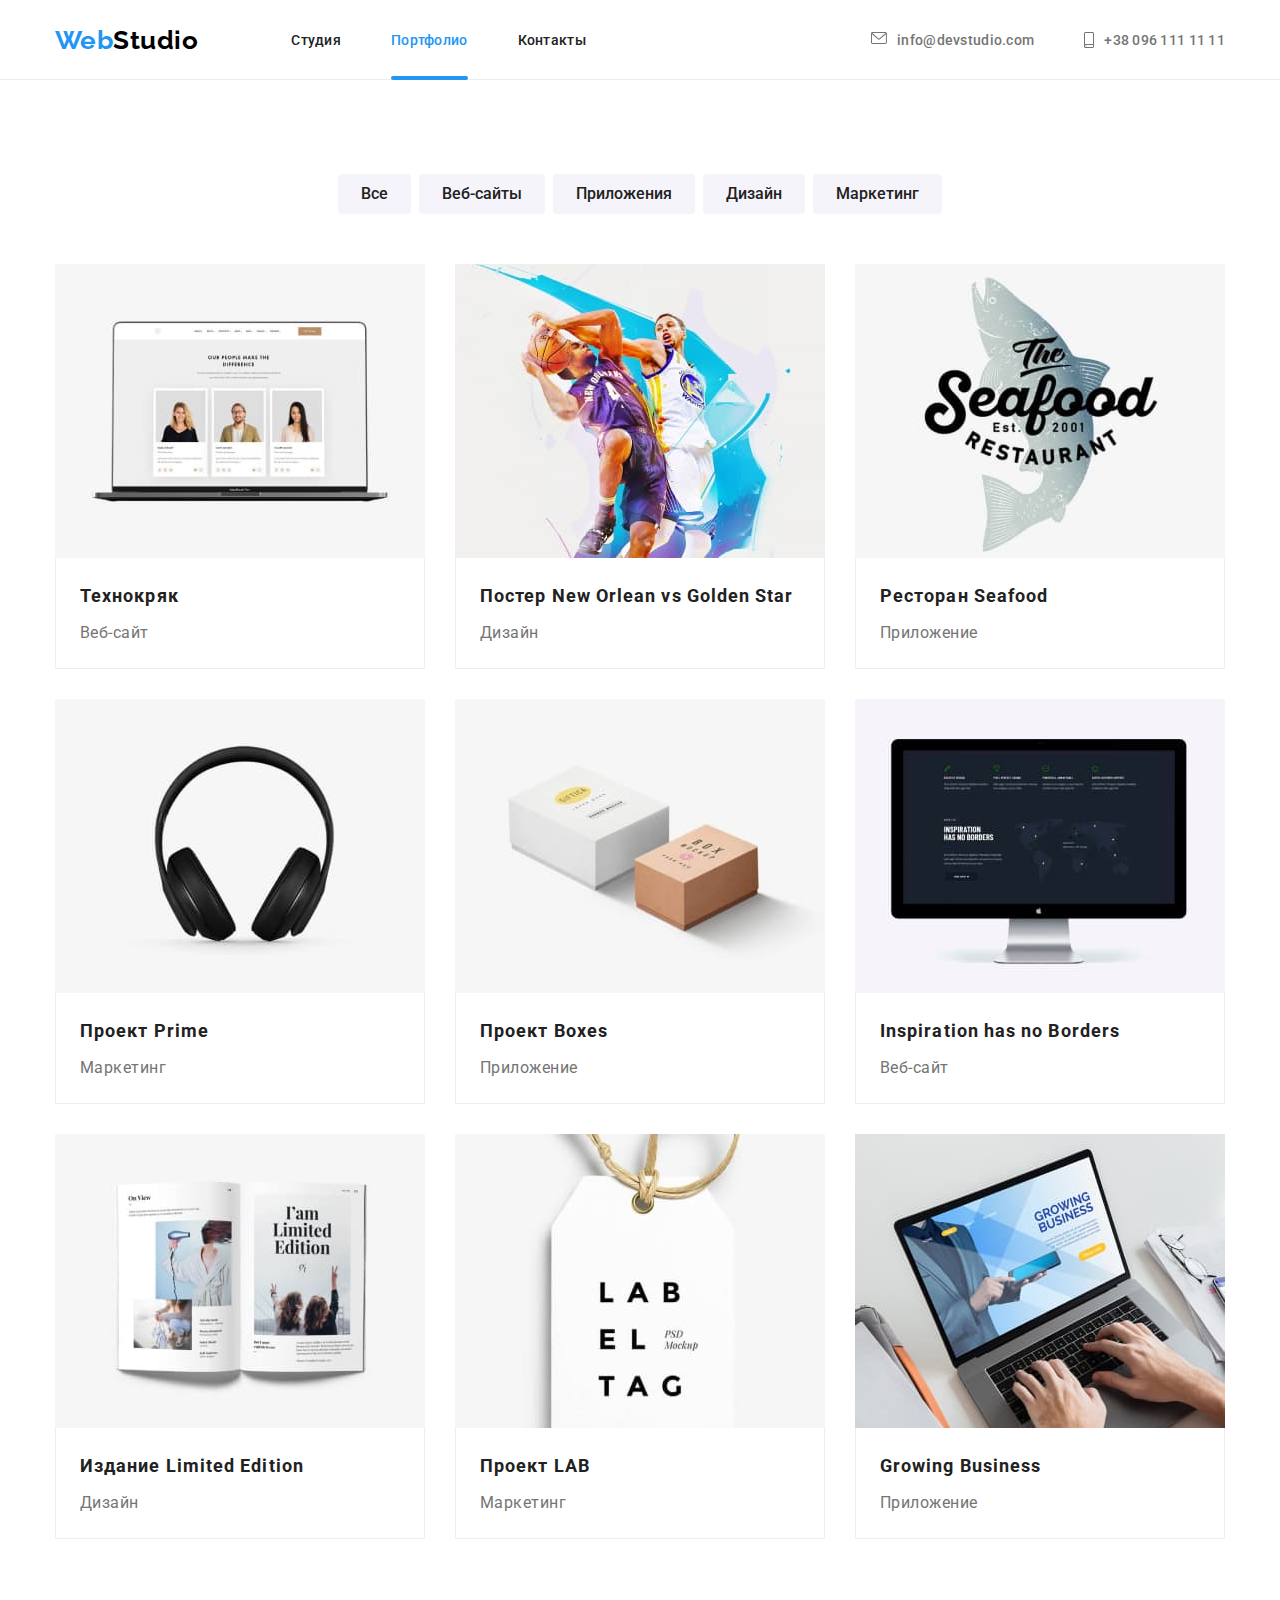
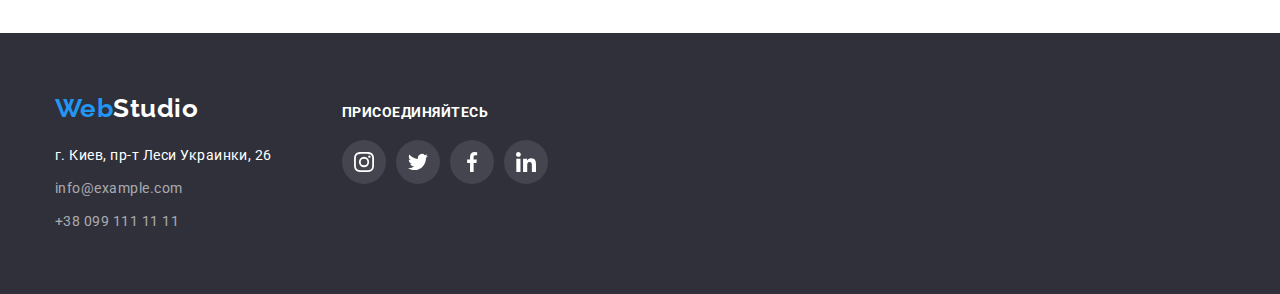
==== commit 2b43dd0e: "hw-05" ====
--- a/portfolio.html
+++ b/portfolio.html
@@ -71,7 +71,12 @@
             <!-- Project-1 -->
             <li class="portfolio-project-item">
               <a class="portfolio-project-link link" href="" aria-label="Веб-сайт Технокряк">
-                <img class="portfolio-project-img" src="./images/portfolio/project-1.jpg" alt="Веб-сайт Технокряк" width="370" height="294" />
+                <div class="portfolio-project-thumb">
+                  <img class="portfolio-project-img" src="./images/portfolio/project-1.jpg" alt="Веб-сайт Технокряк" width="370" height="294" />
+                  <p class="portfolio-project-thumb-description">
+                    Технокряк это современная площадка распространения коронавируса. Компании используют эту платформу для цифрового шпионажа и атак на защищённые сервера конкурентов.
+                  </p>
+                </div>
                 <div class="portfolio-project-description">
                   <h2 class="portfolio-project-title">Технокряк</h2>
                   <p class="portfolio-project-text">Веб-сайт</p>
@@ -81,7 +86,12 @@
             <!-- Project-2 -->
             <li class="portfolio-project-item">
               <a class="portfolio-project-link link" href="" aria-label="Постер New Orlean vs Golden Star">
-                <img class="portfolio-project-img" src="./images/portfolio/project-2.jpg" alt="Постер New Orlean vs Golden Star" width="370" height="294" />
+                <div class="portfolio-project-thumb">
+                  <img class="portfolio-project-img" src="./images/portfolio/project-2.jpg" alt="Постер New Orlean vs Golden Star" width="370" height="294" />
+                  <p class="portfolio-project-thumb-description">
+                    Технокряк это современная площадка распространения коронавируса. Компании используют эту платформу для цифрового шпионажа и атак на защищённые сервера конкурентов.
+                  </p>
+                </div>
                 <div class="portfolio-project-description">
                   <h2 class="portfolio-project-title">Постер <span lang="en">New Orlean vs Golden Star</span></h2>
                   <p class="portfolio-project-text">Дизайн</p>
@@ -91,7 +101,12 @@
             <!-- Project-3 -->
             <li class="portfolio-project-item">
               <a class="portfolio-project-link link" href="" aria-label="Ресторан Seafood">
-                <img class="portfolio-project-img" src="./images/portfolio/project-3.jpg" alt="Ресторан Seafood" width="370" height="294" />
+                <div class="portfolio-project-thumb">
+                  <img class="portfolio-project-img" src="./images/portfolio/project-3.jpg" alt="Ресторан Seafood" width="370" height="294" />
+                  <p class="portfolio-project-thumb-description">
+                    Технокряк это современная площадка распространения коронавируса. Компании используют эту платформу для цифрового шпионажа и атак на защищённые сервера конкурентов.
+                  </p>
+                </div>
                 <div class="portfolio-project-description">
                   <h2 class="portfolio-project-title">Ресторан <span lang="en">Seafood</span></h2>
                   <p class="portfolio-project-text">Приложение</p>
@@ -101,7 +116,12 @@
             <!-- Project-4 -->
             <li class="portfolio-project-item">
               <a class="portfolio-project-link link" href="" aria-label="Проект Prime">
-                <img class="portfolio-project-img" src="./images/portfolio/project-4.jpg" alt="Проект Prime" width="370" height="294" />
+                <div class="portfolio-project-thumb">
+                  <img class="portfolio-project-img" src="./images/portfolio/project-4.jpg" alt="Ресторан Seafood" width="370" height="294" />
+                  <p class="portfolio-project-thumb-description">
+                    Технокряк это современная площадка распространения коронавируса. Компании используют эту платформу для цифрового шпионажа и атак на защищённые сервера конкурентов.
+                  </p>
+                </div>
                 <div class="portfolio-project-description">
                   <h2 class="portfolio-project-title">Проект <span lang="en">Prime</span></h2>
                   <p class="portfolio-project-text">Маркетинг</p>
@@ -111,7 +131,12 @@
             <!-- Project-5 -->
             <li class="portfolio-project-item">
               <a class="portfolio-project-link link" href="" aria-label="Проект Boxes">
-                <img class="portfolio-project-img" src="./images/portfolio/project-5.jpg" alt="Проект Boxes" width="370" height="294" />
+                <div class="portfolio-project-thumb">
+                  <img class="portfolio-project-img" src="./images/portfolio/project-5.jpg" alt="Проект Boxes" width="370" height="294" />
+                  <p class="portfolio-project-thumb-description">
+                    Технокряк это современная площадка распространения коронавируса. Компании используют эту платформу для цифрового шпионажа и атак на защищённые сервера конкурентов.
+                  </p>
+                </div>
                 <div class="portfolio-project-description">
                   <h2 class="portfolio-project-title">Проект <span lang="en">Boxes</span></h2>
                   <p class="portfolio-project-text">Приложение</p>
@@ -121,7 +146,12 @@
             <!-- Project-6 -->
             <li class="portfolio-project-item">
               <a class="portfolio-project-link link" href="" aria-label="Веб-сайт Inspiration has no Borders">
-                <img class="portfolio-project-img" src="./images/portfolio/project-6.jpg" alt="Веб-сайт Inspiration has no Borders" width="370" height="294" />
+                <div class="portfolio-project-thumb">
+                  <img class="portfolio-project-img" src="./images/portfolio/project-6.jpg" alt="Веб-сайт Inspiration has no Borders" width="370" height="294" />
+                  <p class="portfolio-project-thumb-description">
+                    Технокряк это современная площадка распространения коронавируса. Компании используют эту платформу для цифрового шпионажа и атак на защищённые сервера конкурентов.
+                  </p>
+                </div>
                 <div class="portfolio-project-description">
                   <h2 class="portfolio-project-title" lang="en">Inspiration has no Borders</h2>
                   <p class="portfolio-project-text">Веб-сайт</p>
@@ -131,7 +161,12 @@
             <!-- Project-7 -->
             <li class="portfolio-project-item">
               <a class="portfolio-project-link link" href="" aria-label="Издание Limited Edition">
-                <img class="portfolio-project-img" src="./images/portfolio/project-7.jpg" alt="Издание Limited Edition" width="370" height="294" />
+                <div class="portfolio-project-thumb">
+                  <img class="portfolio-project-img" src="./images/portfolio/project-7.jpg" alt="Издание Limited Edition" width="370" height="294" />
+                  <p class="portfolio-project-thumb-description">
+                    Технокряк это современная площадка распространения коронавируса. Компании используют эту платформу для цифрового шпионажа и атак на защищённые сервера конкурентов.
+                  </p>
+                </div>
                 <div class="portfolio-project-description">
                   <h2 class="portfolio-project-title">Издание <span lang="en">Limited Edition</span></h2>
                   <p class="portfolio-project-text">Дизайн</p>
@@ -141,7 +176,12 @@
             <!-- Project-8 -->
             <li class="portfolio-project-item">
               <a class="portfolio-project-link link" href="" aria-label="Проект LAB">
-                <img class="portfolio-project-img" src="./images/portfolio/project-8.jpg" alt="Проект LAB" width="370" height="294" />
+                <div class="portfolio-project-thumb">
+                  <img class="portfolio-project-img" src="./images/portfolio/project-8.jpg" alt="Проект LAB" width="370" height="294" />
+                  <p class="portfolio-project-thumb-description">
+                    Технокряк это современная площадка распространения коронавируса. Компании используют эту платформу для цифрового шпионажа и атак на защищённые сервера конкурентов.
+                  </p>
+                </div>
                 <div class="portfolio-project-description">
                   <h2 class="portfolio-project-title">Проект <span lang="en">LAB</span></h2>
                   <p class="portfolio-project-text">Маркетинг</p>
@@ -151,7 +191,12 @@
             <!-- Project-9 -->
             <li class="portfolio-project-item">
               <a class="portfolio-project-link link" href="" aria-label="Приложение Growing Business">
-                <img class="portfolio-project-img" src="./images/portfolio/project-9.jpg" alt="Приложение Growing Business" width="370" height="294" />
+                <div class="portfolio-project-thumb">
+                  <img class="portfolio-project-img" src="./images/portfolio/project-9.jpg" alt="Приложение Growing Business" width="370" height="294" />
+                  <p class="portfolio-project-thumb-description">
+                    Технокряк это современная площадка распространения коронавируса. Компании используют эту платформу для цифрового шпионажа и атак на защищённые сервера конкурентов.
+                  </p>
+                </div>
                 <div class="portfolio-project-description">
                   <h2 class="portfolio-project-title" lang="en">Growing Business</h2>
                   <p class="portfolio-project-text">Приложение</p>
@@ -217,5 +262,7 @@
         </div>
       </div>
     </footer>
+    <!--Fix Header-->
+    <script src="./js/fixheader.js"></script>
   </body>
 </html>
--- a/css/styles.css
+++ b/css/styles.css
@@ -4,8 +4,11 @@
   --secondary-font-family: "Raleway", sans-serif;
   --primary-text-color: #212121;
   --secondary-text-color: #757575;
-  --accent-color: #2196f3;
+  --accent-color: rgb(33, 150, 243);
   --icon-color: #afb1b8;
+  --white-color: #ffffff;
+  --time: 250ms;
+  --function-time: cubic-bezier(0.4, 0, 0.2, 1);
 }
 /*----------------------------------------------------------*/
 /*======  INDEX  ======*/
@@ -23,7 +26,6 @@
 .body {
   font-family: var(--main-font-family);
   letter-spacing: 0.03em;
-  /* width: 1600px;*/
   margin: 0 auto;
 }
 /*скриваю точки списка + сбрасиваю маржини списков*/
@@ -34,18 +36,12 @@
 .link {
   text-decoration: none;
 }
-/*текущая страница*/
-.nav-list-link.current {
-  color: var(--accent-color);
-}
-
 /*центрирование контента*/
 .container {
   width: 1200px;
   margin: 0 auto;
   padding-right: 15px;
   padding-left: 15px;
-  /*outline: 2px solid tomato;*/
 }
 /*отступ картинок*/
 img {
@@ -71,9 +67,26 @@
 /*======  END MAIN  ======*/
 /*----------------------------------------------------------*/
 /*======  HEADER  ======*/
+/*хедер*/
+.header {
+  position: fixed;
+  top: 0;
+  left: 50%;
+  transform: translateX(-50%);
+  z-index: 1;
+
+  width: 100%;
+
+  background-color: #ffffff;
+}
 /*линия*/
-.header {
-  background-color: #ffffff;
+.header::after {
+  position: absolute;
+  left: 0;
+  bottom: 0;
+  display: block;
+  content: "";
+  width: 100%;
   border-bottom: 1px solid #ececec;
 }
 /*правий отступ для елементов списков*/
@@ -110,6 +123,8 @@
   letter-spacing: 0.02em;
 
   color: var(--primary-text-color);
+
+  transition: color var(--time) var(--function-time);
 }
 /*цвет текста контактов*/
 .header-contact-link {
@@ -122,15 +137,37 @@
 }
 /*активное состояние елементов*/
 .nav-list-link:hover,
+.nav-list-link:focus,
 .header-contact-link:hover,
-.nav-list-link:focus,
 .header-contact-link:focus {
   color: var(--accent-color);
+}
+
+/*текущая страница*/
+.nav-list-link.current {
+  color: var(--accent-color);
+}
+/*подчеркивание текущей ссилки*/
+.nav-list-link.current::after {
+  position: absolute;
+  bottom: 0;
+  z-index: 2;
+
+  content: "";
+  width: 100%;
+  height: 4px;
+
+  background: var(--accent-color);
+  border-radius: 2px;
 }
 /*создание виравнивание навигации + правий маржин*/
 .nav {
   align-items: center;
   margin-right: auto;
+}
+/**/
+.nav-list-item {
+  position: relative;
 }
 /*======  END HEADER  ======*/
 /*----------------------------------------------------------*/
@@ -169,7 +206,7 @@
   letter-spacing: 0.06em;
   text-transform: uppercase;
 
-  color: #ffffff;
+  color: var(--white-color);
 }
 /*Кнопка Hero*/
 .hero-button {
@@ -177,8 +214,6 @@
   border: 1px solid transparent;
   border-radius: 4px;
 
-  cursor: pointer;
-
   min-width: 200px;
 
   padding: 10px 32px;
@@ -191,21 +226,29 @@
 
   letter-spacing: 0.06em;
 
-  color: #ffffff;
+  color: var(--white-color);
   background-color: var(--accent-color);
+
+  transition: background-color var(--time) var(--function-time);
+}
+/*активное состояние кнопки*/
+.hero-button:hover,
+.hero-button:focus {
+  cursor: pointer;
+  background-color: rgb(24, 140, 232);
 }
 /*======  END HERO  ======*/
 /*----------------------------------------------------------*/
 /*======  FEATURES  ======*/
 /*Фон + паддинги секции */
 .features {
-  background-color: #ffffff;
+  background-color: var(--white-color);
   padding-top: 94px;
   padding-bottom: 47px;
 }
 /*ширина елементов списка*/
 .features-list-item {
-  max-width: calc((100%-60px) / 3);
+  max-width: calc((100% - 60px) / 3);
 }
 /*правий отступ елементов списка*/
 .features-list-item:not(:last-child) {
@@ -253,7 +296,7 @@
 /*======  WORK  ======*/
 /*Фон секции чем ми занимаeмся + паддинги секции*/
 .work {
-  background-color: #ffffff;
+  background-color: var(--white-color);
   padding-top: 47px;
   padding-bottom: 94px;
 }
@@ -270,12 +313,29 @@
 }
 /* маржини елементов списка*/
 .work-list-item {
+  position: relative;
   margin: 15px;
   max-width: calc((100% - 30px * 3) / 3);
 }
 /*маржини списка*/
 .work-list {
   margin: -15px;
+}
+/*описание текста чем ми занимаемся*/
+.work-list-decription {
+  position: absolute;
+  bottom: 0;
+  width: 100%;
+
+  padding: 27px 0;
+  font-weight: 700;
+  font-size: 14px;
+  line-height: 1.143;
+  text-align: center;
+  text-transform: uppercase;
+
+  color: var(--white-color);
+  background-color: rgba(47, 48, 58, 0.8);
 }
 /*======  END WORK  ======*/
 /*----------------------------------------------------------*/
@@ -350,6 +410,8 @@
   border-radius: 50%;
 
   color: var(--icon-color);
+
+  transition: color var(--time) var(--function-time), background-color var(--time) var(--function-time);
 }
 /* правий маржин елементов соцсетей*/
 .social-item:not(:last-child) {
@@ -363,7 +425,7 @@
 .social-link:hover,
 .social-link:focus {
   outline: none;
-  color: #ffffff;
+  color: var(--white-color);
   background-color: var(--accent-color);
 }
 /*======  END TEAM  ======*/
@@ -399,6 +461,8 @@
   border: 1px solid #afb1b8;
   border-radius: 4px;
   color: var(--icon-color);
+
+  transition: color var(--time) var(--function-time), border-color var(--time) var(--function-time);
 }
 /*цвет иконок*/
 .clients-icon {
@@ -442,6 +506,8 @@
   line-height: 1.714;
 
   color: rgba(255, 255, 255, 0.6);
+
+  transition: color var(--time) var(--function-time);
 }
 /*цвет для адреса с указанием места*/
 .address-map {
@@ -453,8 +519,8 @@
 }
 /*активное состояние елементов*/
 .address-map:hover,
+.address-map:focus,
 .address-list-link:hover,
-.address-map:focus,
 .address-list-link:focus {
   color: var(--accent-color);
 }
@@ -472,12 +538,14 @@
   line-height: 1.143;
   text-transform: uppercase;
 
-  color: #ffffff;
+  color: var(--white-color);
 }
 /*цвет иконок соцсетей */
 .footer .social-link {
-  color: #ffffff;
-  background: rgba(255, 255, 255, 0.1);
+  color: var(--white-color);
+  background-color: rgba(255, 255, 255, 0.1);
+
+  transition: background-color var(--time) var(--function-time);
 }
 /*активное состояние иконов соцсетей */
 .footer .social-link:hover,
@@ -490,6 +558,81 @@
   align-items: baseline;
 }
 /*======  END FOOTER  ======*/
+
+/*----------------------------------------------------------*/
+
+/*======  MODAL WINDOW  ======*/
+/*фон*/
+.backdrop {
+  position: fixed;
+  top: 0;
+  left: 0;
+  z-index: 2;
+
+  width: 100%;
+  height: 100%;
+
+  background-color: rgba(0, 0, 0, 0.2);
+  opacity: 1;
+  transition: opacity var(--time) var(--function-time);
+}
+/*дополнительний клас для скривания фона*/
+.backdrop.is-hidden {
+  opacity: 0;
+  visibility: hidden;
+  pointer-events: none;
+}
+/**/
+.backdrop.is-hidden .modal {
+  transform: translate(-50%, -50%) scale(0.5) rotate(0);
+}
+/*модальное окно*/
+.modal {
+  position: absolute;
+  top: 50%;
+  left: 50%;
+
+  padding: 8px;
+  width: 528px;
+  height: 581px;
+
+  box-shadow: 0px 1px 3px rgba(0, 0, 0, 0.12), 0px 1px 1px rgba(0, 0, 0, 0.14), 0px 2px 1px rgba(0, 0, 0, 0.2);
+  border-radius: 4px;
+  background-color: #ffffff;
+
+  transform: translate(-50%, -50%) scale(1) rotate(360deg);
+
+  transition: transform var(--time) var(--function-time);
+}
+/*Закритие модального окна*/
+.modal-link {
+  position: absolute;
+  top: 8px;
+  right: 8px;
+
+  display: flex;
+  justify-content: center;
+  align-items: center;
+  width: 30px;
+  height: 30px;
+  background: var(--white-color);
+  border-radius: 50%;
+  border: 1px solid rgba(0, 0, 0, 0.1);
+}
+/*иконка Закрития*/
+.modal-icon {
+  width: 11px;
+  height: 11px;
+  color: #000000;
+  fill: currentColor;
+  transition: color var(--time) var(--function-time);
+}
+/*активное состояние закрития модального окна*/
+.modal-link:hover .modal-icon,
+.modal-link:focus .modal-icon {
+  color: var(--accent-color);
+}
+/*======  END MODAL WINDOW  ======*/
 
 /*----------------------------------------------------------*/
 
@@ -527,6 +670,8 @@
 
   background-color: #f5f4fa;
   color: var(--primary-text-color);
+
+  transition: background-color var(--time) var(--function-time), color var(--time) var(--function-time);
 }
 /*активное состояние кнопок фильтра*/
 .portfolio-filter-btn:hover,
@@ -574,6 +719,8 @@
 /*блочний елемент ссилка*/
 .portfolio-project-link {
   display: block;
+
+  transition: box-shadow var(--time) var(--function-time);
 }
 /*ефект тени при ховере и фокусе по карточке*/
 .portfolio-project-link:hover,
@@ -582,9 +729,46 @@
   cursor: pointer;
   outline: none;
 }
-/*ефект тени при ховере по карточке
-.portfolio-project-item:hover {
-  box-shadow: 0px 1px 1px rgba(0, 0, 0, 0.12), 0px 4px 4px rgba(0, 0, 0, 0.06), 1px 4px 6px rgba(0, 0, 0, 0.16);
-  cursor: pointer;
-}*/
+
+/*позиционирование родителя*/
+.portfolio-project-thumb {
+  position: relative;
+
+  overflow: hidden;
+}
+/*оверлей + текст карточек проектов*/
+.portfolio-project-thumb-description {
+  position: absolute;
+  left: 0;
+  top: 0;
+
+  width: 100%;
+  height: 100%;
+
+  padding: 63px 24px;
+
+  opacity: 0;
+  visibility: hidden;
+  pointer-events: none;
+
+  transform: translateY(100%);
+  transition: transform var(--time) var(--function-time), opacity var(--time) var(--function-time), visibility var(--time) var(--function-time);
+
+  font-weight: 400;
+  font-size: 18px;
+  line-height: 1.556;
+
+  color: #ffffff;
+
+  background: rgba(33, 150, 243, 0.9);
+}
+/*активное состояние + переход карточек проектов*/
+.portfolio-project-link:hover .portfolio-project-thumb-description,
+.portfolio-project-link:focus .portfolio-project-thumb-description {
+  transform: translateY(0%);
+  opacity: 1;
+  visibility: visible;
+
+  pointer-events: auto;
+}
 /*======  END PORTFOLIO  ======*/
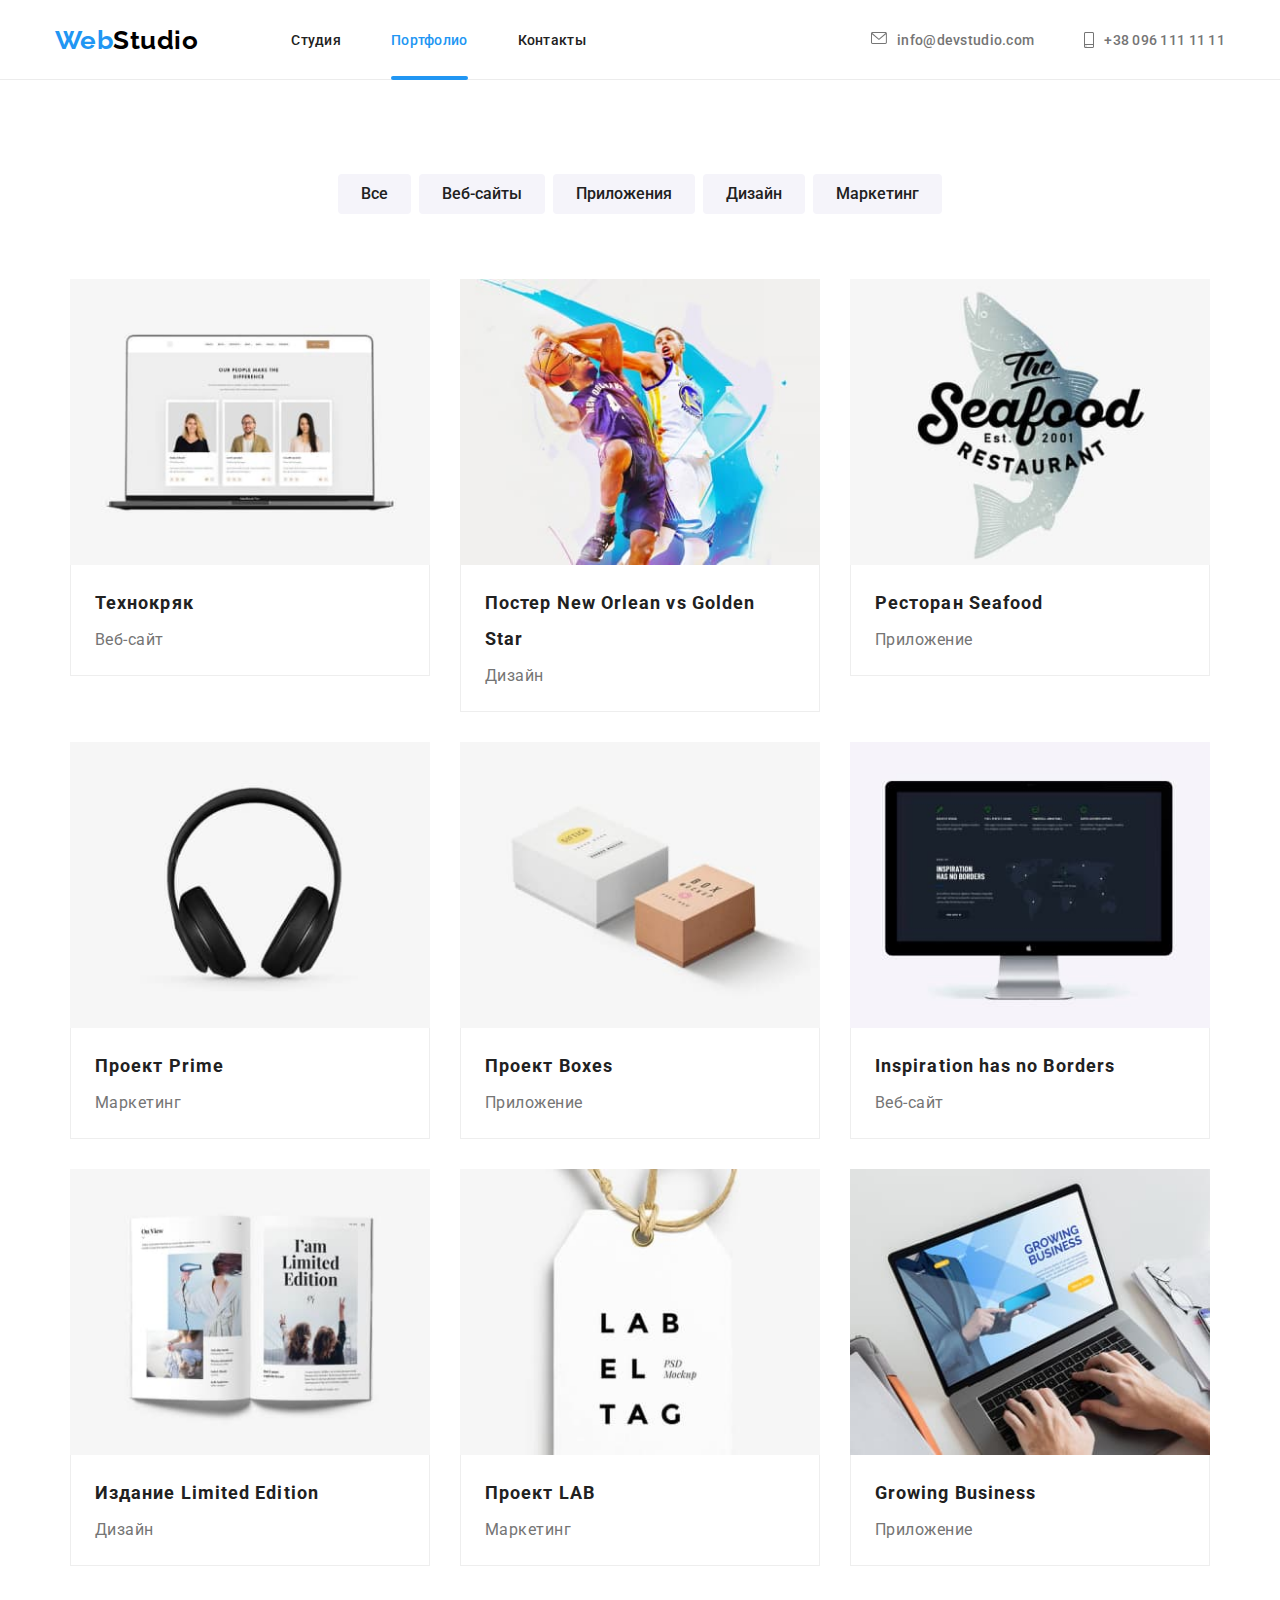
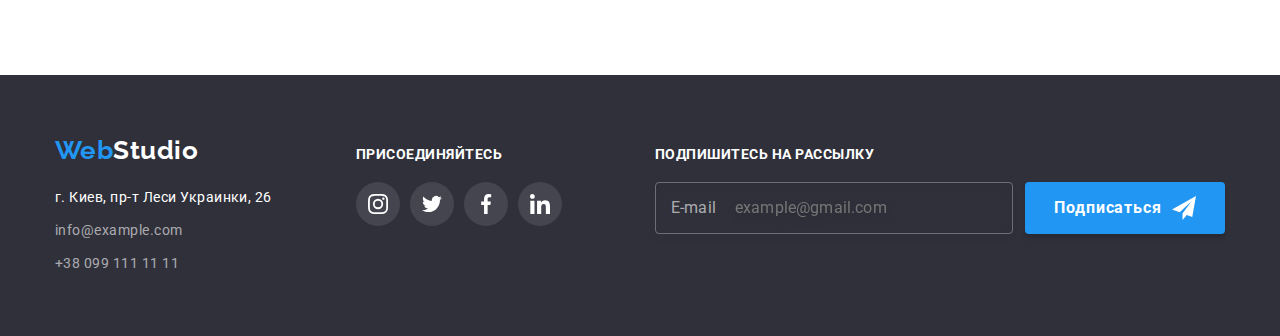
==== commit ae58224f: "hw-06" ====
--- a/portfolio.html
+++ b/portfolio.html
@@ -9,32 +9,32 @@
     <link rel="stylesheet" href="./css/styles.css" />
   </head>
 
-  <body class="body">
+  <body class="page-body">
     <!--Header site-->
-    <header class="header">
+    <header class="page-header">
       <div class="container flexbox">
-        <nav class="nav flexbox">
-          <a class="logo link" href="./index.html" aria-label="вебстудия" lang="en">Web<span class="logo-text">Studio</span></a>
-
-          <ul class="nav-list list flexbox">
-            <li class="nav-list-item"><a class="nav-list-link link" href="./index.html">Студия</a></li>
-            <li class="nav-list-item"><a class="nav-list-link link current" href="./portfolio.html">Портфолио</a></li>
-            <li class="nav-list-item"><a class="nav-list-link link" href="">Контакты</a></li>
+        <nav class="nav page-header__nav">
+          <a class="logo link nav__logo" href="./index.html" aria-label="вебстудия" lang="en">Web<span class="logo__text">Studio</span></a>
+
+          <ul class="list site-nav">
+            <li class="site-nav__item"><a class="link site-nav__link" href="./index.html">Студия</a></li>
+            <li class="site-nav__item"><a class="link site-nav__link site-nav__link--current" href="./portfolio.html">Портфолио</a></li>
+            <li class="site-nav__item"><a class="link site-nav__link" href="">Контакты</a></li>
           </ul>
         </nav>
 
-        <ul class="header-contact list flexbox">
-          <li class="header-contact-item">
-            <a class="header-contact-link link" href="mailto:info@devstudio.com">
-              <svg class="contact-icon" width="16" height="12">
+        <ul class="list contact">
+          <li class="contact__item">
+            <a class="contact__link link" href="mailto:info@devstudio.com">
+              <svg class="contact__icon" width="16" height="12">
                 <use href="./images/sprite.svg#icon-mail"></use>
               </svg>
               <span lang="en">info@devstudio.com</span>
             </a>
           </li>
-          <li class="header-contact-item">
-            <a class="header-contact-link link" href="tel:+380961111111">
-              <svg class="contact-icon" width="10" height="16">
+          <li class="contact__item">
+            <a class="contact__link link" href="tel:+380961111111">
+              <svg class="contact__icon" width="10" height="16">
                 <use href="./images/sprite.svg#icon-smartphone"></use>
               </svg>
               +38 096 111 11 11
@@ -49,157 +49,159 @@
       <section class="portfolio">
         <div class="container">
           <h1 class="visually-hidden">Портфолио</h1>
-          <!--Filters-->
-          <ul class="portfolio-filter-list list flexbox">
-            <li class="portfolio-filter"><button class="portfolio-filter-btn" type="button">Все</button></li>
-            <li class="portfolio-filter">
-              <button class="portfolio-filter-btn" type="button">Веб-сайты</button>
-            </li>
-            <li class="portfolio-filter">
-              <button class="portfolio-filter-btn" type="button">Приложения</button>
-            </li>
-            <li class="portfolio-filter">
-              <button class="portfolio-filter-btn" type="button">Дизайн</button>
-            </li>
-            <li class="portfolio-filter">
-              <button class="portfolio-filter-btn" type="button">Маркетинг</button>
+          <!--filter-->
+          <ul class="list filter portfolio__filter">
+            <li class="filter__item">
+              <button class="filter__btn" type="button">Все</button>
+            </li>
+            <li class="filter__item">
+              <button class="filter__btn" type="button">Веб-сайты</button>
+            </li>
+            <li class="filter__item">
+              <button class="filter__btn" type="button">Приложения</button>
+            </li>
+            <li class="filter__item">
+              <button class="filter__btn" type="button">Дизайн</button>
+            </li>
+            <li class="filter__item">
+              <button class="filter__btn" type="button">Маркетинг</button>
             </li>
           </ul>
 
           <!-- Project -->
-          <ul class="portfolio-project list flexbox">
+          <ul class="project list">
             <!-- Project-1 -->
-            <li class="portfolio-project-item">
-              <a class="portfolio-project-link link" href="" aria-label="Веб-сайт Технокряк">
-                <div class="portfolio-project-thumb">
-                  <img class="portfolio-project-img" src="./images/portfolio/project-1.jpg" alt="Веб-сайт Технокряк" width="370" height="294" />
-                  <p class="portfolio-project-thumb-description">
-                    Технокряк это современная площадка распространения коронавируса. Компании используют эту платформу для цифрового шпионажа и атак на защищённые сервера конкурентов.
-                  </p>
-                </div>
-                <div class="portfolio-project-description">
-                  <h2 class="portfolio-project-title">Технокряк</h2>
-                  <p class="portfolio-project-text">Веб-сайт</p>
+            <li class="project__item">
+              <a class="link project__link" href="" aria-label="Веб-сайт Технокряк">
+                <div class="project__thumb">
+                  <img class="img" src="./images/portfolio/project-1.jpg" alt="Веб-сайт Технокряк" width="370" height="294" />
+                  <p class="project__text">
+                    Технокряк это современная площадка распространения коронавируса. Компании используют эту платформу для цифрового шпионажа и атак на защищённые сервера конкурентов.
+                  </p>
+                </div>
+                <div class="project__wrapper">
+                  <h2 class="project__title">Технокряк</h2>
+                  <p class="project__description">Веб-сайт</p>
                 </div>
               </a>
             </li>
             <!-- Project-2 -->
-            <li class="portfolio-project-item">
-              <a class="portfolio-project-link link" href="" aria-label="Постер New Orlean vs Golden Star">
-                <div class="portfolio-project-thumb">
-                  <img class="portfolio-project-img" src="./images/portfolio/project-2.jpg" alt="Постер New Orlean vs Golden Star" width="370" height="294" />
-                  <p class="portfolio-project-thumb-description">
-                    Технокряк это современная площадка распространения коронавируса. Компании используют эту платформу для цифрового шпионажа и атак на защищённые сервера конкурентов.
-                  </p>
-                </div>
-                <div class="portfolio-project-description">
-                  <h2 class="portfolio-project-title">Постер <span lang="en">New Orlean vs Golden Star</span></h2>
-                  <p class="portfolio-project-text">Дизайн</p>
+            <li class="project__item">
+              <a class="link project__link" href="" aria-label="Постер New Orlean vs Golden Star">
+                <div class="project__thumb">
+                  <img class="img" src="./images/portfolio/project-2.jpg" alt="Постер New Orlean vs Golden Star" width="370" height="294" />
+                  <p class="project__text">
+                    Технокряк это современная площадка распространения коронавируса. Компании используют эту платформу для цифрового шпионажа и атак на защищённые сервера конкурентов.
+                  </p>
+                </div>
+                <div class="project__wrapper">
+                  <h2 class="project__title">Постер <span lang="en">New Orlean vs Golden Star</span></h2>
+                  <p class="project__description">Дизайн</p>
                 </div>
               </a>
             </li>
             <!-- Project-3 -->
-            <li class="portfolio-project-item">
-              <a class="portfolio-project-link link" href="" aria-label="Ресторан Seafood">
-                <div class="portfolio-project-thumb">
-                  <img class="portfolio-project-img" src="./images/portfolio/project-3.jpg" alt="Ресторан Seafood" width="370" height="294" />
-                  <p class="portfolio-project-thumb-description">
-                    Технокряк это современная площадка распространения коронавируса. Компании используют эту платформу для цифрового шпионажа и атак на защищённые сервера конкурентов.
-                  </p>
-                </div>
-                <div class="portfolio-project-description">
-                  <h2 class="portfolio-project-title">Ресторан <span lang="en">Seafood</span></h2>
-                  <p class="portfolio-project-text">Приложение</p>
+            <li class="project__item">
+              <a class="link project__link" href="" aria-label="Ресторан Seafood">
+                <div class="project__thumb">
+                  <img class="img" src="./images/portfolio/project-3.jpg" alt="Ресторан Seafood" width="370" height="294" />
+                  <p class="project__text">
+                    Технокряк это современная площадка распространения коронавируса. Компании используют эту платформу для цифрового шпионажа и атак на защищённые сервера конкурентов.
+                  </p>
+                </div>
+                <div class="project__wrapper">
+                  <h2 class="project__title">Ресторан <span lang="en">Seafood</span></h2>
+                  <p class="project__description">Приложение</p>
                 </div>
               </a>
             </li>
             <!-- Project-4 -->
-            <li class="portfolio-project-item">
-              <a class="portfolio-project-link link" href="" aria-label="Проект Prime">
-                <div class="portfolio-project-thumb">
-                  <img class="portfolio-project-img" src="./images/portfolio/project-4.jpg" alt="Ресторан Seafood" width="370" height="294" />
-                  <p class="portfolio-project-thumb-description">
-                    Технокряк это современная площадка распространения коронавируса. Компании используют эту платформу для цифрового шпионажа и атак на защищённые сервера конкурентов.
-                  </p>
-                </div>
-                <div class="portfolio-project-description">
-                  <h2 class="portfolio-project-title">Проект <span lang="en">Prime</span></h2>
-                  <p class="portfolio-project-text">Маркетинг</p>
+            <li class="project__item">
+              <a class="link project__link" href="" aria-label="Проект Prime">
+                <div class="project__thumb">
+                  <img class="img" src="./images/portfolio/project-4.jpg" alt="Ресторан Seafood" width="370" height="294" />
+                  <p class="project__text">
+                    Технокряк это современная площадка распространения коронавируса. Компании используют эту платформу для цифрового шпионажа и атак на защищённые сервера конкурентов.
+                  </p>
+                </div>
+                <div class="project__wrapper">
+                  <h2 class="project__title">Проект <span lang="en">Prime</span></h2>
+                  <p class="project__description">Маркетинг</p>
                 </div>
               </a>
             </li>
             <!-- Project-5 -->
-            <li class="portfolio-project-item">
-              <a class="portfolio-project-link link" href="" aria-label="Проект Boxes">
-                <div class="portfolio-project-thumb">
-                  <img class="portfolio-project-img" src="./images/portfolio/project-5.jpg" alt="Проект Boxes" width="370" height="294" />
-                  <p class="portfolio-project-thumb-description">
-                    Технокряк это современная площадка распространения коронавируса. Компании используют эту платформу для цифрового шпионажа и атак на защищённые сервера конкурентов.
-                  </p>
-                </div>
-                <div class="portfolio-project-description">
-                  <h2 class="portfolio-project-title">Проект <span lang="en">Boxes</span></h2>
-                  <p class="portfolio-project-text">Приложение</p>
+            <li class="project__item">
+              <a class="link project__link" href="" aria-label="Проект Boxes">
+                <div class="project__thumb">
+                  <img class="img" src="./images/portfolio/project-5.jpg" alt="Проект Boxes" width="370" height="294" />
+                  <p class="project__text">
+                    Технокряк это современная площадка распространения коронавируса. Компании используют эту платформу для цифрового шпионажа и атак на защищённые сервера конкурентов.
+                  </p>
+                </div>
+                <div class="project__wrapper">
+                  <h2 class="project__title">Проект <span lang="en">Boxes</span></h2>
+                  <p class="project__description">Приложение</p>
                 </div>
               </a>
             </li>
             <!-- Project-6 -->
-            <li class="portfolio-project-item">
-              <a class="portfolio-project-link link" href="" aria-label="Веб-сайт Inspiration has no Borders">
-                <div class="portfolio-project-thumb">
-                  <img class="portfolio-project-img" src="./images/portfolio/project-6.jpg" alt="Веб-сайт Inspiration has no Borders" width="370" height="294" />
-                  <p class="portfolio-project-thumb-description">
-                    Технокряк это современная площадка распространения коронавируса. Компании используют эту платформу для цифрового шпионажа и атак на защищённые сервера конкурентов.
-                  </p>
-                </div>
-                <div class="portfolio-project-description">
-                  <h2 class="portfolio-project-title" lang="en">Inspiration has no Borders</h2>
-                  <p class="portfolio-project-text">Веб-сайт</p>
+            <li class="project__item">
+              <a class="link project__link" href="" aria-label="Веб-сайт Inspiration has no Borders">
+                <div class="project__thumb">
+                  <img class="img" src="./images/portfolio/project-6.jpg" alt="Веб-сайт Inspiration has no Borders" width="370" height="294" />
+                  <p class="project__text">
+                    Технокряк это современная площадка распространения коронавируса. Компании используют эту платформу для цифрового шпионажа и атак на защищённые сервера конкурентов.
+                  </p>
+                </div>
+                <div class="project__wrapper">
+                  <h2 class="project__title" lang="en">Inspiration has no Borders</h2>
+                  <p class="project__description">Веб-сайт</p>
                 </div>
               </a>
             </li>
             <!-- Project-7 -->
-            <li class="portfolio-project-item">
-              <a class="portfolio-project-link link" href="" aria-label="Издание Limited Edition">
-                <div class="portfolio-project-thumb">
-                  <img class="portfolio-project-img" src="./images/portfolio/project-7.jpg" alt="Издание Limited Edition" width="370" height="294" />
-                  <p class="portfolio-project-thumb-description">
-                    Технокряк это современная площадка распространения коронавируса. Компании используют эту платформу для цифрового шпионажа и атак на защищённые сервера конкурентов.
-                  </p>
-                </div>
-                <div class="portfolio-project-description">
-                  <h2 class="portfolio-project-title">Издание <span lang="en">Limited Edition</span></h2>
-                  <p class="portfolio-project-text">Дизайн</p>
+            <li class="project__item">
+              <a class="link project__link" href="" aria-label="Издание Limited Edition">
+                <div class="project__thumb">
+                  <img class="img" src="./images/portfolio/project-7.jpg" alt="Издание Limited Edition" width="370" height="294" />
+                  <p class="project__text">
+                    Технокряк это современная площадка распространения коронавируса. Компании используют эту платформу для цифрового шпионажа и атак на защищённые сервера конкурентов.
+                  </p>
+                </div>
+                <div class="project__wrapper">
+                  <h2 class="project__title">Издание <span lang="en">Limited Edition</span></h2>
+                  <p class="project__description">Дизайн</p>
                 </div>
               </a>
             </li>
             <!-- Project-8 -->
-            <li class="portfolio-project-item">
-              <a class="portfolio-project-link link" href="" aria-label="Проект LAB">
-                <div class="portfolio-project-thumb">
-                  <img class="portfolio-project-img" src="./images/portfolio/project-8.jpg" alt="Проект LAB" width="370" height="294" />
-                  <p class="portfolio-project-thumb-description">
-                    Технокряк это современная площадка распространения коронавируса. Компании используют эту платформу для цифрового шпионажа и атак на защищённые сервера конкурентов.
-                  </p>
-                </div>
-                <div class="portfolio-project-description">
-                  <h2 class="portfolio-project-title">Проект <span lang="en">LAB</span></h2>
-                  <p class="portfolio-project-text">Маркетинг</p>
+            <li class="project__item">
+              <a class="link project__link" href="" aria-label="Проект LAB">
+                <div class="project__thumb">
+                  <img class="img" src="./images/portfolio/project-8.jpg" alt="Проект LAB" width="370" height="294" />
+                  <p class="project__text">
+                    Технокряк это современная площадка распространения коронавируса. Компании используют эту платформу для цифрового шпионажа и атак на защищённые сервера конкурентов.
+                  </p>
+                </div>
+                <div class="project__wrapper">
+                  <h2 class="project__title">Проект <span lang="en">LAB</span></h2>
+                  <p class="project__description">Маркетинг</p>
                 </div>
               </a>
             </li>
             <!-- Project-9 -->
-            <li class="portfolio-project-item">
-              <a class="portfolio-project-link link" href="" aria-label="Приложение Growing Business">
-                <div class="portfolio-project-thumb">
-                  <img class="portfolio-project-img" src="./images/portfolio/project-9.jpg" alt="Приложение Growing Business" width="370" height="294" />
-                  <p class="portfolio-project-thumb-description">
-                    Технокряк это современная площадка распространения коронавируса. Компании используют эту платформу для цифрового шпионажа и атак на защищённые сервера конкурентов.
-                  </p>
-                </div>
-                <div class="portfolio-project-description">
-                  <h2 class="portfolio-project-title" lang="en">Growing Business</h2>
-                  <p class="portfolio-project-text">Приложение</p>
+            <li class="project__item">
+              <a class="link project__link" href="" aria-label="Приложение Growing Business">
+                <div class="project__thumb">
+                  <img class="img" src="./images/portfolio/project-9.jpg" alt="Приложение Growing Business" width="370" height="294" />
+                  <p class="project__text">
+                    Технокряк это современная площадка распространения коронавируса. Компании используют эту платформу для цифрового шпионажа и атак на защищённые сервера конкурентов.
+                  </p>
+                </div>
+                <div class="project__wrapper">
+                  <h2 class="project__title" lang="en">Growing Business</h2>
+                  <p class="project__description">Приложение</p>
                 </div>
               </a>
             </li>
@@ -207,62 +209,89 @@
         </div>
       </section>
     </main>
+
     <!--Footer-->
     <footer class="footer">
-      <div class="container flexbox">
-        <div class="footer-contact">
-          <a class="logo link" href="./index.html" aria-label="вебстудия" lang="en">Web<span class="logo-text">Studio</span></a>
+      <!-- Footer contact and map -->
+      <div class="container footer__container">
+        <div class="footer__contact">
+          <a class="logo link footer__logo" href="./index.html" aria-label="вебстудия" lang="en">Web<span class="logo__text logo__text--inverse">Studio</span> </a>
 
           <address class="address">
-            <ul class="address-list list">
-              <li class="address-list-item">
-                <a class="address-map link" href="https://goo.gl/maps/MZd4GbBzznk5j25o9" target="_blank"> г. Киев, пр-т Леси Украинки, 26</a>
+            <ul class="list">
+              <li class="address__item">
+                <a class="link address__map link" href="https://goo.gl/maps/MZd4GbBzznk5j25o9" aria-label="карта пути к вебстудии" target="_blank"> г. Киев, пр-т Леси Украинки, 26</a>
               </li>
-              <li class="address-list-item">
-                <a class="address-list-link link" href="mailto:info@example.com">info@example.com</a>
+              <li class="address__item">
+                <a class="link address__link" href="mailto:info@example.com" aria-label="почтовий адрес вебстудии">info@example.com</a>
               </li>
-              <li class="address-list-item">
-                <a class="address-list-link link" href="tel:+380991111111">+38 099 111 11 11</a>
+              <li class="address__item">
+                <a class="link address__link" href="tel:+380991111111" aria-label="контактний телефон вебстудии">+38 099 111 11 11</a>
               </li>
             </ul>
           </address>
         </div>
-        <div class="footer-join">
-          <b class="join">присоединяйтесь</b>
-          <ul class="social-list list flexbox">
-            <li class="social-item">
-              <a href="" class="social-link link" aria-label="инстаграм">
-                <svg class="social-icon" width="20" height="20">
+
+        <!-- Join to us -->
+        <div class="join footer__join">
+          <b class="footer__slogan">присоединяйтесь</b>
+          <ul class="list social">
+            <li class="social__item">
+              <a href="" class="link social__link join__link" aria-label="инстаграм вебстудии">
+                <svg class="social__icon" width="20" height="20">
                   <use href="./images/sprite.svg#icon-instagram"></use>
                 </svg>
               </a>
             </li>
-            <li class="social-item">
-              <a href="" class="social-link link" aria-label="твиттер">
-                <svg class="social-icon" width="20" height="20">
+            <li class="social__item">
+              <a href="" class="link social__link join__link" aria-label="твиттер вебстудии">
+                <svg class="social__icon" width="20" height="20">
                   <use href="./images/sprite.svg#icon-twitter"></use>
                 </svg>
               </a>
             </li>
-            <li class="social-item">
-              <a href="" class="social-link link" aria-label="фейсбук">
-                <svg class="social-icon" width="20" height="20">
+            <li class="social__item">
+              <a href="" class="link social__link join__link" aria-label="фейсбук вебстудии">
+                <svg class="social__icon" width="20" height="20">
                   <use href="./images/sprite.svg#icon-facebook"></use>
                 </svg>
               </a>
             </li>
-            <li class="social-item">
-              <a href="" class="social-link link" aria-label="линкедин">
-                <svg class="social-icon" width="20" height="20">
+            <li class="social__item">
+              <a href="" class="link social__link join__link" aria-label="линкедин вебстудии">
+                <svg class="social__icon" width="20" height="20">
                   <use href="./images/sprite.svg#icon-linkedin"></use>
                 </svg>
               </a>
             </li>
           </ul>
+        </div>
+
+        <!-- Accept for mail -->
+        <div class="accept footer__accept">
+          <b class="footer__slogan">Подпишитесь на рассылку</b>
+
+          <form action="#" class="js-speaker-form" autocomplete="off">
+            <div class="flexbox">
+              <div class="accept__field flexbox">
+                <input class="site-form__input accept__input" type="email" name="mail" id="send-mail" placeholder="example@gmail.com" />
+                <label class="site-form__label accept__label" for="send-mail">E-mail</label>
+              </div>
+
+              <button class="btn accept__button" type="submit">
+                Подписаться
+                <svg class="accept__icon">
+                  <use href="./images/sprite.svg#icon-form-send"></use>
+                </svg>
+              </button>
+            </div>
+          </form>
         </div>
       </div>
     </footer>
     <!--Fix Header-->
     <script src="./js/fixheader.js"></script>
+    <!-- Speaker Form -->
+    <script src="./js/speakerform.js"></script>
   </body>
 </html>
--- a/css/styles.css
+++ b/css/styles.css
@@ -4,7 +4,7 @@
   --secondary-font-family: "Raleway", sans-serif;
   --primary-text-color: #212121;
   --secondary-text-color: #757575;
-  --accent-color: rgb(33, 150, 243);
+  --accent-color: #2196f3;
   --icon-color: #afb1b8;
   --white-color: #ffffff;
   --time: 250ms;
@@ -23,10 +23,10 @@
   /*outline: 1px solid tomato;*/
 }
 /*общие стили*/
-.body {
+.page-body {
+  margin: 0 auto;
   font-family: var(--main-font-family);
   letter-spacing: 0.03em;
-  margin: 0 auto;
 }
 /*скриваю точки списка + сбрасиваю маржини списков*/
 .list {
@@ -34,17 +34,18 @@
 }
 /*нижнее подчеркивание ссилок*/
 .link {
+  display: block;
   text-decoration: none;
 }
 /*центрирование контента*/
 .container {
-  width: 1200px;
   margin: 0 auto;
   padding-right: 15px;
   padding-left: 15px;
+  width: 1200px;
 }
 /*отступ картинок*/
-img {
+.img {
   display: block;
   max-width: 100%;
   height: auto;
@@ -64,11 +65,64 @@
   clip: rect(0, 0, 0, 0);
   overflow: hidden;
 }
+/*
+.visually-hidden {
+  position: absolute !important;
+  clip: rect(1px 1px 1px 1px);  /- IE6, IE7 - /
+  clip: rect(1px, 1px, 1px, 1px);
+  padding: 0 !important;
+  border: 0 !important;
+  height: 1px !important;
+  width: 1px !important;
+  overflow: hidden;
+}
+*/
+/*Кнопка*/
+.btn {
+  display: flex;
+  justify-content: center;
+  margin: 0 auto;
+  padding: 10px 32px;
+
+  min-width: 200px;
+
+  border: none;
+  border-radius: 4px;
+  box-shadow: 0px 4px 4px rgba(0, 0, 0, 0.15);
+
+  font-family: var(--main-font-family);
+  font-style: normal;
+  font-weight: 700;
+  font-size: 16px;
+  line-height: 1.875;
+  letter-spacing: 0.06em;
+
+  color: var(--white-color);
+  background-color: var(--accent-color);
+
+  transition: background-color var(--time) var(--function-time);
+}
+/*активное состояние кнопки*/
+.btn:hover,
+.btn:focus {
+  cursor: pointer;
+  background-color: #188ce8;
+}
+/*заголовок*/
+.title {
+  text-align: center;
+
+  font-weight: 700;
+  font-size: 36px;
+  line-height: 1.167;
+
+  color: var(--primary-text-color);
+}
 /*======  END MAIN  ======*/
 /*----------------------------------------------------------*/
 /*======  HEADER  ======*/
 /*хедер*/
-.header {
+.page-header {
   position: fixed;
   top: 0;
   left: 50%;
@@ -80,25 +134,28 @@
   background-color: #ffffff;
 }
 /*линия*/
-.header::after {
+.page-header::after {
+  content: "";
   position: absolute;
   left: 0;
   bottom: 0;
   display: block;
-  content: "";
+
   width: 100%;
+
   border-bottom: 1px solid #ececec;
 }
-/*правий отступ для елементов списков*/
-.nav-list-item:not(:last-child),
-.header-contact-item:not(:last-child) {
-  margin-right: 50px;
-}
-/*Стилизация логотипа*/
+/*создание виравнивание навигации */
+.nav {
+  display: flex;
+  align-items: center;
+}
+/*правий маржин навигации*/
+.page-header__nav {
+  margin-right: auto;
+}
 /*Логотип шрифт цвет*/
 .logo {
-  margin-right: 93px;
-
   font-family: var(--secondary-font-family);
   font-weight: 700;
   font-size: 26px;
@@ -107,13 +164,32 @@
   color: var(--accent-color);
 }
 /*Цвет для текста логотипа в шапке*/
-.logo-text {
+.logo__text {
   color: #000000;
 }
+/*Цвет для текста логотипа в футере*/
+.logo__text--inverse {
+  color: #ffffff;
+}
+/*правий отступ логотипа*/
+.nav__logo {
+  margin-right: 93px;
+}
+/*флексконтейнер*/
+.site-nav,
+.contact {
+  display: flex;
+}
+/*правий отступ для елементов списков*/
+.site-nav__item:not(:last-child),
+.contact__item:not(:last-child) {
+  margin-right: 50px;
+}
 /*общие стили*/
-.nav-list-link,
-.header-contact-link {
+.site-nav__link,
+.contact__link {
   display: inline-flex;
+
   padding-top: 32px;
   padding-bottom: 32px;
 
@@ -127,48 +203,43 @@
   transition: color var(--time) var(--function-time);
 }
 /*цвет текста контактов*/
-.header-contact-link {
+.contact__link {
   color: var(--secondary-text-color);
 }
 /*правий отступ + цвет иконок*/
-.contact-icon {
+.contact__icon {
   margin-right: 10px;
+
   fill: currentColor;
 }
 /*активное состояние елементов*/
-.nav-list-link:hover,
-.nav-list-link:focus,
-.header-contact-link:hover,
-.header-contact-link:focus {
+.site-nav__link:hover,
+.site-nav__link:focus,
+.contact__link:hover,
+.contact__link:focus {
   color: var(--accent-color);
 }
 
 /*текущая страница*/
-.nav-list-link.current {
+.site-nav__link--current {
+  position: relative;
+
   color: var(--accent-color);
 }
 /*подчеркивание текущей ссилки*/
-.nav-list-link.current::after {
+.site-nav__link--current::after {
+  content: "";
   position: absolute;
   bottom: 0;
-  z-index: 2;
-
-  content: "";
+  z-index: 1;
+
   width: 100%;
   height: 4px;
 
   background: var(--accent-color);
   border-radius: 2px;
 }
-/*создание виравнивание навигации + правий маржин*/
-.nav {
-  align-items: center;
-  margin-right: auto;
-}
-/**/
-.nav-list-item {
-  position: relative;
-}
+
 /*======  END HEADER  ======*/
 /*----------------------------------------------------------*/
 /*======  MAIN  ======*/
@@ -176,98 +247,76 @@
 /*======  HERO  ======*/
 /*падинги + виравнивание текста*/
 .hero {
+  text-align: center;
+
   padding-top: 200px;
   padding-bottom: 200px;
-
-  text-align: center;
 }
 /*Фон Героя*/
-.overlay {
+.hero__overlay {
   margin-left: auto;
   margin-right: auto;
+
   height: 600px;
   max-width: 1600px;
+
   background-color: #c4c4c4;
   background-image: linear-gradient(rgba(47, 48, 58, 0.4), rgba(47, 48, 58, 0.4)), url(../images/img.jpg);
   background-position: center;
   background-repeat: no-repeat;
+  background-size: cover;
 }
 
 /*Заголовок Hero*/
-.hero-title {
+.hero__title {
+  margin: 0 auto;
+
   max-width: 696px;
-  margin: 0 auto;
   margin-bottom: 30px;
 
   font-weight: 900;
   font-size: 44px;
   line-height: 1.364;
-
   letter-spacing: 0.06em;
   text-transform: uppercase;
 
   color: var(--white-color);
-}
-/*Кнопка Hero*/
-.hero-button {
-  display: inline-flex;
-  border: 1px solid transparent;
-  border-radius: 4px;
-
-  min-width: 200px;
-
-  padding: 10px 32px;
-
-  font-family: var(--main-font-family);
-  font-style: normal;
-  font-weight: 700;
-  font-size: 16px;
-  line-height: 1.875;
-
-  letter-spacing: 0.06em;
-
-  color: var(--white-color);
-  background-color: var(--accent-color);
-
-  transition: background-color var(--time) var(--function-time);
-}
-/*активное состояние кнопки*/
-.hero-button:hover,
-.hero-button:focus {
-  cursor: pointer;
-  background-color: rgb(24, 140, 232);
 }
 /*======  END HERO  ======*/
 /*----------------------------------------------------------*/
 /*======  FEATURES  ======*/
 /*Фон + паддинги секции */
 .features {
-  background-color: var(--white-color);
   padding-top: 94px;
   padding-bottom: 47px;
+
+  background-color: var(--white-color);
+}
+/*флексконтейнер*/
+.features-list {
+  display: flex;
 }
 /*ширина елементов списка*/
-.features-list-item {
+.features-list__item {
   max-width: calc((100% - 60px) / 3);
 }
 /*правий отступ елементов списка*/
-.features-list-item:not(:last-child) {
+.features-list__item:not(:last-child) {
   margin-right: 30px;
 }
-/*заголовок*/
-.features-list-title {
+/*под-заголовок*/
+.features-list__subtitle {
   margin-bottom: 10px;
 
   font-weight: 700;
   font-size: 14px;
   line-height: 1.143;
-
   text-transform: uppercase;
 
   color: var(--primary-text-color);
 }
 /*текст*/
-.features-list-text {
+.features-list__description {
   font-weight: 400;
   font-size: 14px;
   line-height: 1.714;
@@ -275,63 +324,66 @@
   color: var(--secondary-text-color);
 }
 /*контейнер иконок*/
-.features-pic {
+.features-list__pic {
   display: flex;
   justify-content: center;
   align-items: center;
+
   width: 270px;
   height: 120px;
 
-  background: #f5f4fa;
   border-radius: 4px;
   margin-bottom: 30px;
+
+  background: #f5f4fa;
 }
 /*общие размери для всех иконок*/
-.features-icon {
+.features-list__icon {
   width: 70px;
   height: 70px;
 }
 /*======  END FEATURES  ======*/
 /*----------------------------------------------------------*/
-/*======  WORK  ======*/
+/*======  Servises  ======*/
 /*Фон секции чем ми занимаeмся + паддинги секции*/
-.work {
-  background-color: var(--white-color);
+.servises {
   padding-top: 47px;
   padding-bottom: 94px;
+
+  background-color: var(--white-color);
 }
 /*заголовок*/
-.work-title {
+.servises__title {
   margin-bottom: 50px;
-
-  font-weight: 700;
-  font-size: 36px;
-  line-height: 1.167;
-  text-align: center;
-
-  color: var(--primary-text-color);
+}
+/*флексконтейнер*/
+.work-list {
+  display: flex;
+}
+/*сетка списка*/
+.work-list--grid {
+  margin: -15px;
 }
 /* маржини елементов списка*/
-.work-list-item {
+.work-list__item {
   position: relative;
+
   margin: 15px;
+
   max-width: calc((100% - 30px * 3) / 3);
 }
-/*маржини списка*/
-.work-list {
-  margin: -15px;
-}
 /*описание текста чем ми занимаемся*/
-.work-list-decription {
+.work-list__description {
   position: absolute;
   bottom: 0;
   width: 100%;
+  text-align: center;
 
   padding: 27px 0;
+
   font-weight: 700;
   font-size: 14px;
   line-height: 1.143;
-  text-align: center;
   text-transform: uppercase;
 
   color: var(--white-color);
@@ -343,16 +395,25 @@
 /*общие стили*/
 /*фон + падинги секции*/
 .team {
-  background-color: #f5f4fa;
   padding-top: 94px;
   padding-bottom: 94px;
-}
-/*маржин списка*/
-.team-list {
+
+  background-color: #f5f4fa;
+}
+/*заголовок секции*/
+.team__title {
+  margin-bottom: 50px;
+}
+/*флексконтейнер*/
+.employee {
+  display: flex;
+}
+/*сетка списка*/
+.employee--grid {
   margin: -15px;
 }
-/*ширина маржин тень елементов списка*/
-.team-list-item {
+/*ширина та тень елементов списка*/
+.employee__item {
   margin: 15px;
   max-width: calc((100% - 4 * 30px) / 4);
   box-shadow: 0px 1px 3px rgba(0, 0, 0, 0.12), 0px 1px 1px rgba(0, 0, 0, 0.14), 0px 2px 1px rgba(0, 0, 0, 0.2);
@@ -360,7 +421,7 @@
 }
 
 /*нижний паддинг + фон + бордер описание елементов списка*/
-.team-list-description {
+.employee__description {
   flex-direction: column;
   align-items: center;
   padding: 30px 0;
@@ -369,20 +430,10 @@
   background-color: #ffffff;
   border-radius: inherit;
 }
-/*заголовок секции*/
-.team-title {
-  margin-bottom: 50px;
-
-  font-weight: 700;
-  font-size: 36px;
-  line-height: 1.167;
-  text-align: center;
-
-  color: var(--primary-text-color);
-}
+
 /*общие стили + цвет текста заголовка команди*/
-.team-list-title,
-.team-list-text {
+.employee__title,
+.employee__text {
   font-weight: 400;
   font-size: 16px;
   line-height: 1.188;
@@ -390,16 +441,21 @@
   color: var(--primary-text-color);
 }
 /*заголовок команди*/
-.team-list-title {
+.employee__title {
   margin-bottom: 10px;
 }
 /* текст команди*/
-.team-list-text {
+.employee__text {
   margin-bottom: 16px;
   color: var(--secondary-text-color);
 }
+/*список соцсетей*/
+.social {
+  display: flex;
+}
+
 /*виравнивание ссилок соцсетей + геометрия*/
-.social-link {
+.social__link {
   display: inline-flex;
 
   width: 44px;
@@ -414,17 +470,16 @@
   transition: color var(--time) var(--function-time), background-color var(--time) var(--function-time);
 }
 /* правий маржин елементов соцсетей*/
-.social-item:not(:last-child) {
+.social__item:not(:last-child) {
   margin-right: 10px;
 }
 /*цвет иконок соцсетей*/
-.social-icon {
+.social__icon {
   fill: currentColor;
 }
 /*активное состояние соцсетей*/
-.social-link:hover,
-.social-link:focus {
-  outline: none;
+.social__link:hover,
+.social__link:focus {
   color: var(--white-color);
   background-color: var(--accent-color);
 }
@@ -432,27 +487,25 @@
 /*----------------------------------------------------------*/
 /*======  CLIENTS  ======*/
 /*стили секции*/
-.clients {
+.our-clients {
   padding-top: 94px;
   padding-bottom: 94px;
   text-align: center;
 }
 /*заголовок секции*/
-.clients-title {
+.our-clients__title {
   margin-bottom: 50px;
-
-  font-weight: 700;
-  font-size: 36px;
-  line-height: 1.167;
-
-  color: var(--primary-text-color);
+}
+/*список клиентов*/
+.clients {
+  display: flex;
 }
 /*правий маржин*/
-.clients-item:not(:last-child) {
+.clients__item:not(:last-child) {
   margin-right: 30px;
 }
 /*стили для ссилок клиентов*/
-.clients-link {
+.clients__link {
   display: inline-flex;
   justify-content: center;
   align-items: center;
@@ -465,18 +518,301 @@
   transition: color var(--time) var(--function-time), border-color var(--time) var(--function-time);
 }
 /*цвет иконок*/
-.clients-icon {
+.clients__icon {
   fill: currentColor;
 }
 /*активное состояние */
-.clients-link:hover,
-.clients-link:focus {
+.clients__link:hover,
+.clients__link:focus {
   color: var(--accent-color);
   border-color: var(--accent-color);
-  outline: none;
 }
 /*======  END CLIENTS ======*/
 /*----------------------------------------------------------*/
+/*======  MODAL WINDOW  ======*/
+/*фон*/
+.backdrop {
+  position: fixed;
+  top: 0;
+  left: 0;
+  z-index: 1;
+
+  width: 100%;
+  height: 100%;
+
+  background: rgba(0, 0, 0, 0.2);
+
+  opacity: 1;
+  visibility: visible;
+  overflow-y: auto;
+
+  transition: opacity var(--time) var(--function-time), visibility var(--time) var(--function-time);
+}
+/*спрятаний фон*/
+.backdrop--is-hidden {
+  opacity: 0;
+  visibility: hidden;
+  pointer-events: none;
+
+  transition: opacity var(--time) var(--function-time), visibility var(--time) var(--function-time);
+}
+/*модальное окно в спрятаном фоне*/
+.backdrop--is-hidden .modal {
+  transform: translate(-50%, -50%) scale(0);
+  transition: transform var(--time) var(--function-time);
+}
+/*модальное окно*/
+.modal {
+  position: absolute;
+  left: 50%;
+  top: 50%;
+
+  padding: 40px;
+
+  width: 528px;
+
+  box-shadow: 0px 1px 3px rgba(0, 0, 0, 0.12), 0px 1px 1px rgba(0, 0, 0, 0.14), 0px 2px 1px rgba(0, 0, 0, 0.2);
+  border-radius: 4px;
+
+  background-color: #ffffff;
+
+  transform: translate(-50%, -50%) scale(1);
+  transition: transform var(--time) var(--function-time);
+}
+
+/*Закритие модального окна*/
+.modal__btn {
+  position: absolute;
+  top: 8px;
+  right: 8px;
+  display: flex;
+  justify-content: center;
+  align-items: center;
+
+  width: 30px;
+  height: 30px;
+
+  border-radius: 50%;
+  border: 1px solid rgba(0, 0, 0, 0.1);
+
+  background: var(--white-color);
+
+  cursor: pointer;
+}
+/*иконка Закрития*/
+.modal__icon {
+  width: 18px;
+  height: 18px;
+
+  fill: #000000;
+
+  transition: fill var(--time) var(--function-time);
+}
+/*активное состояние иконки закрития модального окна*/
+.modal__btn:hover .modal__icon,
+.modal__btn:focus .modal__icon {
+  fill: var(--accent-color);
+}
+/*слоган форми*/
+.modal__slogan {
+  display: block;
+  text-align: center;
+
+  margin-bottom: 12px;
+
+  font-weight: 700;
+  font-size: 20px;
+  line-height: 1.15;
+
+  color: var(--primary-text-color);
+}
+/*общая форма*/
+.site-form {
+  width: 100%;
+  height: 100%;
+}
+/*контейнер инпутов форми*/
+.site-form__wrapper {
+  margin-bottom: 20px;
+}
+/*блок форми*/
+.site-form__field {
+  position: relative;
+  display: flex;
+  flex-direction: column;
+  align-items: flex-start;
+}
+/*отступи полей ввода*/
+.site-form__field:not(:last-child) {
+  margin-bottom: 10px;
+}
+/*описание форми*/
+.site-form__label {
+  display: inline-flex;
+
+  margin-bottom: 4px;
+
+  font-weight: 400;
+  font-size: 12px;
+  line-height: 1.167;
+  letter-spacing: 0.01em;
+
+  color: var(--secondary-text-color);
+}
+/*ховер по описанию*/
+.site-form__label:hover {
+  cursor: pointer;
+}
+/*Инпут форми*/
+.site-form__input {
+  padding: 11px 42px;
+
+  width: 100%;
+
+  font-weight: 400;
+  font-size: 14px;
+  line-height: 1.143;
+
+  border: 1px solid rgba(33, 33, 33, 0.2);
+  border-radius: 4px;
+  background-color: transparent;
+  color: var(--secondary-text-color);
+
+  transition: border-color var(--time) var(--function-time);
+}
+/*Плейсхолдер инпута*/
+.site-form__input::placeholder {
+  font-weight: 400;
+  font-size: 12px;
+  line-height: 1.167;
+  letter-spacing: 0.01em;
+}
+/*ввод коментария*/
+.site-form__textarea {
+  position: relative;
+  resize: none;
+  overflow-y: auto;
+
+  padding: 12px 16px;
+
+  height: 120px;
+  width: 100%;
+
+  font-weight: 400;
+  font-size: 14px;
+  line-height: 1.143;
+  letter-spacing: 0.01em;
+
+  border: 1px solid rgba(33, 33, 33, 0.2);
+  box-sizing: border-box;
+  border-radius: 4px;
+  color: var(--secondary-text-color);
+
+  transition: border-color var(--time) var(--function-time);
+}
+
+/*плейсхолдек блока коментариев*/
+.site-form__textarea::placeholder {
+  color: rgba(117, 117, 117, 0.5);
+}
+/*иконка форми*/
+.site-form__icon {
+  position: absolute;
+  z-index: -1;
+  left: 12px;
+  bottom: 12px;
+
+  width: 18px;
+  height: 18px;
+
+  transition: fill var(--time) var(--function-time);
+}
+/*фокус по форме заливка иконки*/
+.site-form__input:focus + .site-form__icon {
+  fill: var(--accent-color);
+}
+/*фокус по форме*/
+.site-form__input:focus,
+.site-form__textarea:focus {
+  border-color: var(--accent-color);
+  cursor: pointer;
+  outline: transparent;
+}
+/*ховер по форме*/
+.site-form__input:hover,
+.site-form__textarea:hover {
+  cursor: pointer;
+}
+/*Чек блок*/
+.check {
+  position: relative;
+  display: inline-flex;
+  align-items: center;
+
+  margin-bottom: 30px;
+
+  width: 100%;
+}
+/*описание чек-инпута*/
+.check__label {
+  padding-left: 12px;
+
+  font-weight: 400;
+  font-size: 14px;
+  line-height: 1.714;
+
+  color: var(--secondary-text-color);
+}
+/*псевдоелемент для описания*/
+.check__label::before {
+  display: inline-flex;
+  content: "";
+
+  width: 16px;
+  height: 15px;
+  margin-right: 7px;
+
+  border: 2px solid #212121;
+  border-radius: 2px;
+
+  background-image: url(../images/form-check.svg);
+  background-size: cover;
+  background-origin: border-box;
+
+  transition: background-color var(--time) var(--function-time), border-color var(--time) var(--function-time);
+}
+/*состояние чекед*/
+.check__input:checked + .check__label::before {
+  background-color: var(--accent-color);
+  border-color: var(--accent-color);
+}
+/*состояние фокуса*/
+.check__input:focus + .check__label::before {
+  border-color: var(--accent-color);
+}
+/*цвет текста договора*/
+.check__link {
+  display: inline;
+  position: relative;
+
+  color: var(--accent-color);
+}
+/*подчеркивание договора*/
+.check__link::after {
+  content: "";
+  position: absolute;
+  left: 0;
+  bottom: 0;
+
+  width: 100%;
+
+  height: 1px;
+  background-color: var(--accent-color);
+}
+/*======  END MODAL WINDOW  ======*/
+
+/*-----------------------------------------------------------*/
+
 /*======  FOOTER  ======*/
 /*Фон футера+паддинг  секции*/
 .footer {
@@ -484,24 +820,42 @@
   padding-top: 60px;
   padding-bottom: 60px;
 }
+/*стилизация слогана*/
+.footer__slogan {
+  display: block;
+  margin-bottom: 20px;
+  font-weight: 700;
+  font-size: 14px;
+  line-height: 1.143;
+  text-transform: uppercase;
+
+  color: #ffffff;
+}
+/*виравнивание */
+.footer__container {
+  display: flex;
+  align-items: baseline;
+}
+/*размери + отступи контактов*/
+.footer__contact {
+  min-width: 231px;
+  margin-right: 70px;
+}
 /*паддинги + нижний маржин логотипа*/
-.footer .logo {
-  display: block;
-  padding: 0;
-  margin-right: 0;
+.footer__logo {
   margin-bottom: 20px;
-}
-/*нижний маржин елементов адреса*/
-.address-list-item:not(:last-child) {
-  margin-bottom: 9px;
 }
 /*текст тега адрес*/
 .address {
   font-style: normal;
 }
+/*нижний маржин елементов адреса*/
+.address__item:not(:last-child) {
+  margin-bottom: 9px;
+}
 /*общие стили*/
-.address-map,
-.address-list-link {
+.address__map,
+.address__link {
   font-size: 14px;
   line-height: 1.714;
 
@@ -510,201 +864,186 @@
   transition: color var(--time) var(--function-time);
 }
 /*цвет для адреса с указанием места*/
-.address-map {
+.address__map {
   color: #ffffff;
 }
-/*Цвет для текста логотипа в футере*/
-.footer .logo-text {
-  color: #ffffff;
-}
+
 /*активное состояние елементов*/
-.address-map:hover,
-.address-map:focus,
-.address-list-link:hover,
-.address-list-link:focus {
+.address__map:hover,
+.address__map:focus,
+.address__link:hover,
+.address__link:focus {
   color: var(--accent-color);
 }
-/*размери + отступи контактов*/
-.footer-contact {
-  max-width: 231px;
-  margin-right: 70px;
-}
-/*стили присоединяйся*/
+/*флексконтейнер*/
 .join {
-  display: inline-flex;
-  margin-bottom: 20px;
-  font-weight: bold;
-  font-size: 14px;
-  line-height: 1.143;
-  text-transform: uppercase;
-
-  color: var(--white-color);
+  display: flex;
+  flex-direction: column;
+}
+/*маржин блока присоединяйтесь*/
+.footer__join {
+  margin-right: 93px;
 }
 /*цвет иконок соцсетей */
-.footer .social-link {
+.join__link {
   color: var(--white-color);
   background-color: rgba(255, 255, 255, 0.1);
-
-  transition: background-color var(--time) var(--function-time);
-}
-/*активное состояние иконов соцсетей */
-.footer .social-link:hover,
-.footer .social-link:focus {
-  outline: none;
-  background-color: var(--accent-color);
-}
-/*виравнивание */
-.footer .container {
-  align-items: baseline;
+}
+/*-------------------------------------------------*/
+/*блок подтверждения*/
+.accept {
+  display: flex;
+  flex-direction: column;
+}
+/*footer-form*/
+.footer__accept {
+  flex-grow: 1;
+}
+
+/*отправка емейла*/
+.accept__field {
+  position: relative;
+  flex-grow: 1;
+  align-items: center;
+  margin-right: 12px;
+}
+
+/*стилизация описания инпута*/
+.accept__label {
+  position: absolute;
+  left: 16px;
+  top: 50%;
+  transform: translateY(-50%);
+  margin: 0;
+
+  font-size: 16px;
+  line-height: 1.25;
+
+  color: rgba(255, 255, 255, 0.6);
+  transition: color var(--time) var(--function-time);
+}
+/*стилизация инпута*/
+.accept__input {
+  padding: 15px 16px 15px 79px;
+
+  width: 100%;
+
+  font-size: 16px;
+  line-height: 1.25;
+
+  border: 1px solid rgba(255, 255, 255, 0.3);
+  filter: drop-shadow(0px 4px 4px rgba(0, 0, 0, 0.15));
+
+  transition: border var(--time) var(--function-time);
+}
+/*инпут в фокусе*/
+.accept__input:focus + .accept__label {
+  color: var(--accent-color);
+}
+/*ховер по описанию*/
+.accept__input:hover + .accept__label {
+  cursor: pointer;
+}
+/*кнопка подписатьса*/
+.accept__button {
+  padding-left: 28px;
+  padding-right: 28px;
+  align-items: center;
+}
+/*иконка кнопки*/
+.accept__icon {
+  width: 24px;
+  height: 24px;
+  margin-left: 10px;
+}
+/*плейсхолдек форми отправки емейла*/
+.accept__input::placeholder {
+  font-size: 16px;
+  line-height: 1.25;
 }
 /*======  END FOOTER  ======*/
-
-/*----------------------------------------------------------*/
-
-/*======  MODAL WINDOW  ======*/
-/*фон*/
-.backdrop {
-  position: fixed;
-  top: 0;
-  left: 0;
-  z-index: 2;
-
-  width: 100%;
-  height: 100%;
-
-  background-color: rgba(0, 0, 0, 0.2);
-  opacity: 1;
-  transition: opacity var(--time) var(--function-time);
-}
-/*дополнительний клас для скривания фона*/
-.backdrop.is-hidden {
-  opacity: 0;
-  visibility: hidden;
-  pointer-events: none;
-}
-/**/
-.backdrop.is-hidden .modal {
-  transform: translate(-50%, -50%) scale(0.5) rotate(0);
-}
-/*модальное окно*/
-.modal {
-  position: absolute;
-  top: 50%;
-  left: 50%;
-
-  padding: 8px;
-  width: 528px;
-  height: 581px;
-
-  box-shadow: 0px 1px 3px rgba(0, 0, 0, 0.12), 0px 1px 1px rgba(0, 0, 0, 0.14), 0px 2px 1px rgba(0, 0, 0, 0.2);
-  border-radius: 4px;
-  background-color: #ffffff;
-
-  transform: translate(-50%, -50%) scale(1) rotate(360deg);
-
-  transition: transform var(--time) var(--function-time);
-}
-/*Закритие модального окна*/
-.modal-link {
-  position: absolute;
-  top: 8px;
-  right: 8px;
-
-  display: flex;
-  justify-content: center;
-  align-items: center;
-  width: 30px;
-  height: 30px;
-  background: var(--white-color);
-  border-radius: 50%;
-  border: 1px solid rgba(0, 0, 0, 0.1);
-}
-/*иконка Закрития*/
-.modal-icon {
-  width: 11px;
-  height: 11px;
-  color: #000000;
-  fill: currentColor;
-  transition: color var(--time) var(--function-time);
-}
-/*активное состояние закрития модального окна*/
-.modal-link:hover .modal-icon,
-.modal-link:focus .modal-icon {
-  color: var(--accent-color);
-}
-/*======  END MODAL WINDOW  ======*/
 
 /*----------------------------------------------------------*/
 
 /*======  PORTFOLIO  ======*/
 /*фон + паддинги секции**/
 .portfolio {
-  background-color: #ffffff;
   padding-top: 94px;
   padding-bottom: 94px;
+
+  background-color: #ffffff;
+}
+/*нижний маржин фильтров*/
+.portfolio__filter {
+  margin-bottom: 50px;
+}
+/*виравнивание кнопок фильтров*/
+.filter {
+  display: flex;
+  justify-content: center;
 }
 /*правий маржин кнопок фильтров*/
-.portfolio-filter:not(:last-child) {
+.filter__item:not(:last-child) {
   margin-right: 8px;
 }
-/*виравнивание кнопок фильтров*/
-.portfolio-filter-list {
-  justify-content: center;
-  margin-bottom: 50px;
-}
+
 /*стилизация кнопок фильтров*/
-.portfolio-filter-btn {
+.filter__btn {
   display: inline-flex;
+  text-align: center;
+
   padding: 6px 22px;
-  border: 1px solid transparent;
-  border-radius: 4px;
-
-  cursor: pointer;
 
   font-family: var(--main-font-family);
   font-weight: 500;
   font-size: 16px;
   line-height: 1.625;
 
-  text-align: center;
-
+  border: 1px solid transparent;
+  border-radius: 4px;
   background-color: #f5f4fa;
   color: var(--primary-text-color);
 
+  cursor: pointer;
   transition: background-color var(--time) var(--function-time), color var(--time) var(--function-time);
 }
 /*активное состояние кнопок фильтра*/
-.portfolio-filter-btn:hover,
-.portfolio-filter-btn:focus {
+.filter__btn:hover,
+.filter__btn:focus {
   background-color: var(--accent-color);
   color: #ffffff;
 }
+/*проекти*/
+.project {
+  display: flex;
+  flex-wrap: wrap;
+}
 /*ширина + паддинг + маржин елементов списка*/
-.portfolio-project-item {
+.project__item {
   margin: 15px;
+
   max-width: calc((100% - 3 * 30px) / 3);
 }
 /*стилизация заголовков проектов*/
-.portfolio-project-title {
+.project__title {
   margin-bottom: 4px;
 
   font-weight: 700;
   font-size: 18px;
   line-height: 2;
-
   letter-spacing: 0.06em;
 
   color: var(--primary-text-color);
 }
 /*стилизация текcтов проектов*/
-.portfolio-project-text {
+.project__description {
   font-size: 16px;
   line-height: 1.875;
 
   color: var(--secondary-text-color);
 }
 /*внутренние отступи описания проектов*/
-.portfolio-project-description {
+.project__wrapper {
   padding: 20px 24px;
 
   border-right: 1px solid #eeeeee;
@@ -714,30 +1053,30 @@
 /*виравнивание елементов списка*/
 .portfolio-project {
   flex-wrap: wrap;
+
   margin: -15px;
 }
 /*блочний елемент ссилка*/
-.portfolio-project-link {
+.project__link {
   display: block;
 
   transition: box-shadow var(--time) var(--function-time);
 }
 /*ефект тени при ховере и фокусе по карточке*/
-.portfolio-project-link:hover,
-.portfolio-project-link:focus {
+.project__link:hover,
+.project__link:focus {
   box-shadow: 0px 1px 1px rgba(0, 0, 0, 0.12), 0px 4px 4px rgba(0, 0, 0, 0.06), 1px 4px 6px rgba(0, 0, 0, 0.16);
   cursor: pointer;
-  outline: none;
 }
 
 /*позиционирование родителя*/
-.portfolio-project-thumb {
+.project__thumb {
   position: relative;
 
   overflow: hidden;
 }
 /*оверлей + текст карточек проектов*/
-.portfolio-project-thumb-description {
+.project__text {
   position: absolute;
   left: 0;
   top: 0;
@@ -747,28 +1086,26 @@
 
   padding: 63px 24px;
 
+  font-weight: 400;
+  font-size: 18px;
+  line-height: 1.556;
+
+  color: #ffffff;
+  background: rgba(33, 150, 243, 0.9);
+
   opacity: 0;
   visibility: hidden;
   pointer-events: none;
 
   transform: translateY(100%);
   transition: transform var(--time) var(--function-time), opacity var(--time) var(--function-time), visibility var(--time) var(--function-time);
-
-  font-weight: 400;
-  font-size: 18px;
-  line-height: 1.556;
-
-  color: #ffffff;
-
-  background: rgba(33, 150, 243, 0.9);
 }
 /*активное состояние + переход карточек проектов*/
-.portfolio-project-link:hover .portfolio-project-thumb-description,
-.portfolio-project-link:focus .portfolio-project-thumb-description {
-  transform: translateY(0%);
+.project__link:hover .project__text,
+.project__link:focus .project__text {
   opacity: 1;
   visibility: visible;
-
   pointer-events: auto;
+  transform: translateY(0%);
 }
 /*======  END PORTFOLIO  ======*/
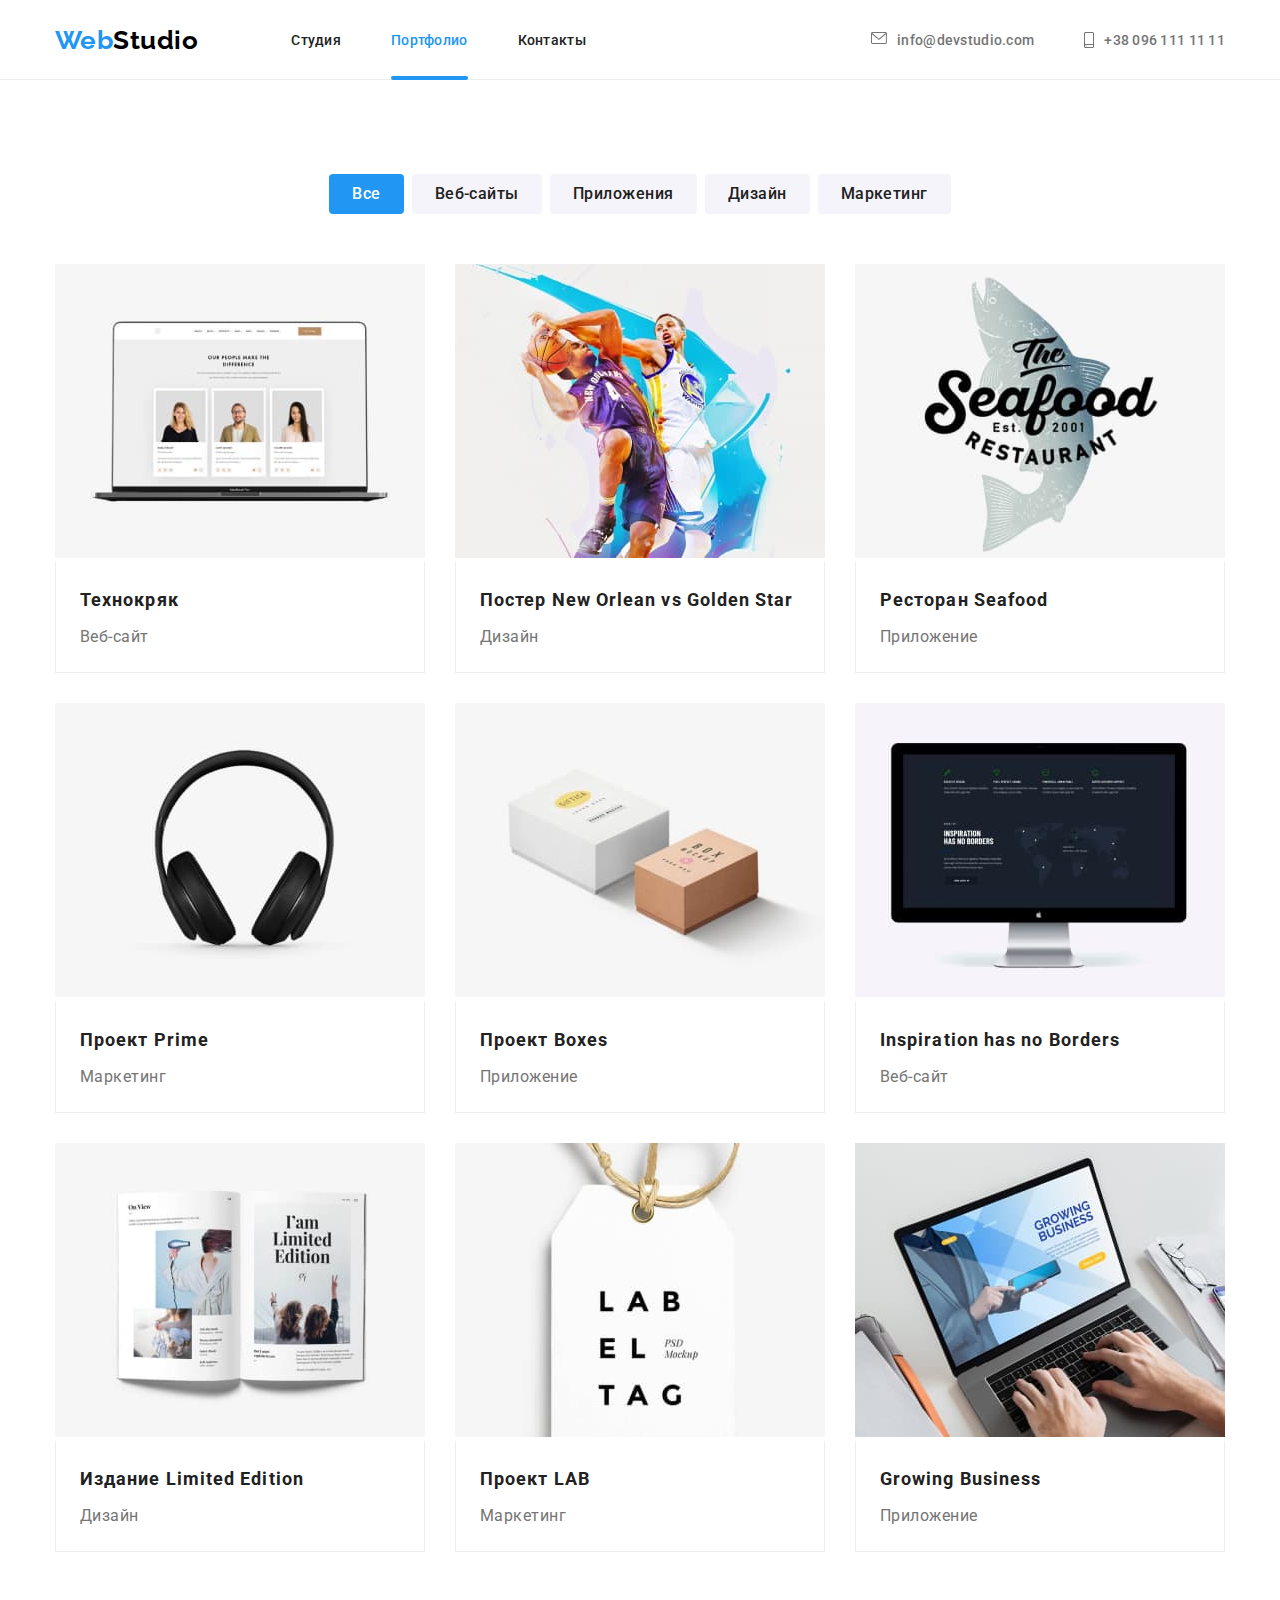
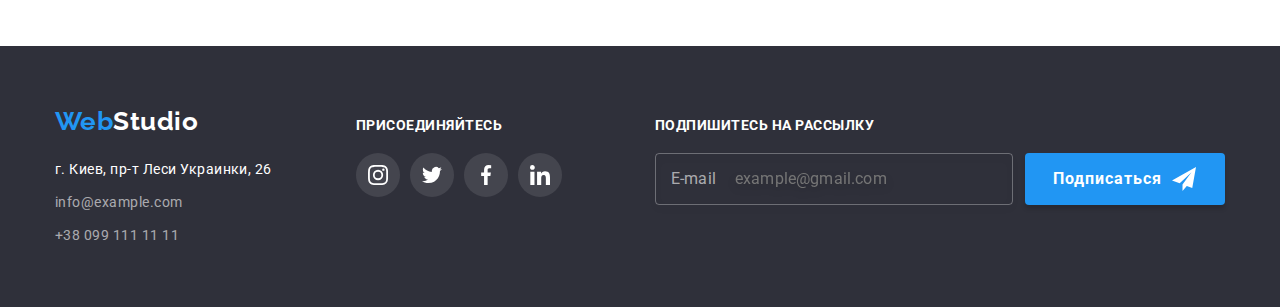
==== commit ef64eb33: "hw-07" ====
--- a/portfolio.html
+++ b/portfolio.html
@@ -6,26 +6,26 @@
     <title lang="en">WebStudio-Portfolio</title>
     <link rel="stylesheet" href="https://cdnjs.cloudflare.com/ajax/libs/modern-normalize/1.0.0/modern-normalize.css" />
     <link href="https://fonts.googleapis.com/css2?family=Raleway:wght@700&family=Roboto:wght@400;500;700;900&display=swap" rel="stylesheet" />
-    <link rel="stylesheet" href="./css/styles.css" />
+    <link rel="stylesheet" href="./css/portfolio.min.css" />
   </head>
 
   <body class="page-body">
     <!--Header site-->
     <header class="page-header">
-      <div class="container flexbox">
+      <div class="container page-header__container">
         <nav class="nav page-header__nav">
           <a class="logo link nav__logo" href="./index.html" aria-label="вебстудия" lang="en">Web<span class="logo__text">Studio</span></a>
 
-          <ul class="list site-nav">
-            <li class="site-nav__item"><a class="link site-nav__link" href="./index.html">Студия</a></li>
-            <li class="site-nav__item"><a class="link site-nav__link site-nav__link--current" href="./portfolio.html">Портфолио</a></li>
-            <li class="site-nav__item"><a class="link site-nav__link" href="">Контакты</a></li>
+          <ul class="site-nav">
+            <li class="site-nav__item"><a class="site-nav__link" href="./index.html">Студия</a></li>
+            <li class="site-nav__item"><a class="site-nav__link site-nav__link--current" href="./portfolio.html">Портфолио</a></li>
+            <li class="site-nav__item"><a class="site-nav__link" href="">Контакты</a></li>
           </ul>
         </nav>
 
-        <ul class="list contact">
+        <ul class="contact">
           <li class="contact__item">
-            <a class="contact__link link" href="mailto:info@devstudio.com">
+            <a class="contact__link" href="mailto:info@devstudio.com">
               <svg class="contact__icon" width="16" height="12">
                 <use href="./images/sprite.svg#icon-mail"></use>
               </svg>
@@ -33,7 +33,7 @@
             </a>
           </li>
           <li class="contact__item">
-            <a class="contact__link link" href="tel:+380961111111">
+            <a class="contact__link" href="tel:+380961111111">
               <svg class="contact__icon" width="10" height="16">
                 <use href="./images/sprite.svg#icon-smartphone"></use>
               </svg>
@@ -48,28 +48,44 @@
     <main>
       <section class="portfolio">
         <div class="container">
-          <h1 class="visually-hidden">Портфолио</h1>
-          <!--filter-->
-          <ul class="list filter portfolio__filter">
-            <li class="filter__item">
-              <button class="filter__btn" type="button">Все</button>
-            </li>
-            <li class="filter__item">
-              <button class="filter__btn" type="button">Веб-сайты</button>
-            </li>
-            <li class="filter__item">
-              <button class="filter__btn" type="button">Приложения</button>
-            </li>
-            <li class="filter__item">
-              <button class="filter__btn" type="button">Дизайн</button>
-            </li>
-            <li class="filter__item">
-              <button class="filter__btn" type="button">Маркетинг</button>
+          <h1 class="portfolio__title">Портфолио</h1>
+
+          <!--Filters-->
+          <ul class="filters portfolio__filters">
+            <li class="filters__item">
+              <label class="filters__field">
+                <input type="radio" name="filter" class="filters__input" value="filter-all" checked />
+                <span class="filters__name">Все</span>
+              </label>
+            </li>
+            <li class="filters__item">
+              <label class="filters__field">
+                <input type="radio" name="filter" class="filters__input" value="filter-web-sites" />
+                <span class="filters__name">Веб-сайты</span>
+              </label>
+            </li>
+            <li class="filters__item">
+              <label class="filters__field">
+                <input type="radio" name="filter" class="filters__input" value="filter-application" />
+                <span class="filters__name">Приложения</span>
+              </label>
+            </li>
+            <li class="filters__item">
+              <label class="filters__field">
+                <input type="radio" name="filter" class="filters__input" value="filter-design" />
+                <span class="filters__name">Дизайн</span>
+              </label>
+            </li>
+            <li class="filters__item">
+              <label class="filters__field">
+                <input type="radio" name="filter" class="filters__input" value="filter-marketing" />
+                <span class="filters__name">Маркетинг</span>
+              </label>
             </li>
           </ul>
 
           <!-- Project -->
-          <ul class="project list">
+          <ul class="project list project portfolio__project">
             <!-- Project-1 -->
             <li class="project__item">
               <a class="link project__link" href="" aria-label="Веб-сайт Технокряк">
@@ -215,18 +231,18 @@
       <!-- Footer contact and map -->
       <div class="container footer__container">
         <div class="footer__contact">
-          <a class="logo link footer__logo" href="./index.html" aria-label="вебстудия" lang="en">Web<span class="logo__text logo__text--inverse">Studio</span> </a>
+          <a class="logo footer__logo" href="./index.html" aria-label="вебстудия" lang="en">Web<span class="logo__text logo__text--inverse">Studio</span> </a>
 
           <address class="address">
-            <ul class="list">
+            <ul class="address__list">
               <li class="address__item">
-                <a class="link address__map link" href="https://goo.gl/maps/MZd4GbBzznk5j25o9" aria-label="карта пути к вебстудии" target="_blank"> г. Киев, пр-т Леси Украинки, 26</a>
+                <a class="address__map" href="https://goo.gl/maps/MZd4GbBzznk5j25o9" aria-label="карта пути к вебстудии" target="_blank"> г. Киев, пр-т Леси Украинки, 26</a>
               </li>
               <li class="address__item">
-                <a class="link address__link" href="mailto:info@example.com" aria-label="почтовий адрес вебстудии">info@example.com</a>
+                <a class="address__link" href="mailto:info@example.com" aria-label="почтовий адрес вебстудии">info@example.com</a>
               </li>
               <li class="address__item">
-                <a class="link address__link" href="tel:+380991111111" aria-label="контактний телефон вебстудии">+38 099 111 11 11</a>
+                <a class="address__link" href="tel:+380991111111" aria-label="контактний телефон вебстудии">+38 099 111 11 11</a>
               </li>
             </ul>
           </address>
@@ -235,30 +251,30 @@
         <!-- Join to us -->
         <div class="join footer__join">
           <b class="footer__slogan">присоединяйтесь</b>
-          <ul class="list social">
+          <ul class="social">
             <li class="social__item">
-              <a href="" class="link social__link join__link" aria-label="инстаграм вебстудии">
+              <a href="" class="social__link join__link" aria-label="инстаграм вебстудии">
                 <svg class="social__icon" width="20" height="20">
                   <use href="./images/sprite.svg#icon-instagram"></use>
                 </svg>
               </a>
             </li>
             <li class="social__item">
-              <a href="" class="link social__link join__link" aria-label="твиттер вебстудии">
+              <a href="" class="social__link join__link" aria-label="твиттер вебстудии">
                 <svg class="social__icon" width="20" height="20">
                   <use href="./images/sprite.svg#icon-twitter"></use>
                 </svg>
               </a>
             </li>
             <li class="social__item">
-              <a href="" class="link social__link join__link" aria-label="фейсбук вебстудии">
+              <a href="" class="social__link join__link" aria-label="фейсбук вебстудии">
                 <svg class="social__icon" width="20" height="20">
                   <use href="./images/sprite.svg#icon-facebook"></use>
                 </svg>
               </a>
             </li>
             <li class="social__item">
-              <a href="" class="link social__link join__link" aria-label="линкедин вебстудии">
+              <a href="" class="social__link join__link" aria-label="линкедин вебстудии">
                 <svg class="social__icon" width="20" height="20">
                   <use href="./images/sprite.svg#icon-linkedin"></use>
                 </svg>
@@ -267,31 +283,30 @@
           </ul>
         </div>
 
-        <!-- Accept for mail -->
-        <div class="accept footer__accept">
+        <!-- subscribe for mail -->
+        <div class="subscribe footer__subscribe">
           <b class="footer__slogan">Подпишитесь на рассылку</b>
 
-          <form action="#" class="js-speaker-form" autocomplete="off">
-            <div class="flexbox">
-              <div class="accept__field flexbox">
-                <input class="site-form__input accept__input" type="email" name="mail" id="send-mail" placeholder="example@gmail.com" />
-                <label class="site-form__label accept__label" for="send-mail">E-mail</label>
-              </div>
-
-              <button class="btn accept__button" type="submit">
-                Подписаться
-                <svg class="accept__icon">
-                  <use href="./images/sprite.svg#icon-form-send"></use>
-                </svg>
-              </button>
+          <form action="#" method="GET" class="subscribe__form js-speaker-form" autocomplete="off">
+            <div class="subscribe__field">
+              <input class="site-form__input subscribe__input" type="email" name="send-mail" id="send-mail" placeholder="example@gmail.com" required />
+              <label class="site-form__label subscribe__label" for="send-mail">E-mail</label>
             </div>
+
+            <button class="btn subscribe__button" type="submit">
+              Подписаться
+              <svg class="subscribe__icon">
+                <use href="./images/sprite.svg#icon-form-send"></use>
+              </svg>
+            </button>
           </form>
         </div>
       </div>
     </footer>
+
     <!--Fix Header-->
     <script src="./js/fixheader.js"></script>
-    <!-- Speaker Form -->
-    <script src="./js/speakerform.js"></script>
+    <!-- Speaker Form 
+    <script src="./js/speakerform.js"></script>-->
   </body>
 </html>
--- a/css/portfolio.min.css
+++ b/css/portfolio.min.css
@@ -0,0 +1,2 @@
+.social,.page-header__container,.nav,.site-nav,.contact,.filters,.project,.footer__container,.subscribe__field{display:-webkit-box;display:-ms-flexbox;display:flex;-webkit-box-pack:center;-ms-flex-pack:center;justify-content:center;-webkit-box-align:center;-ms-flex-align:center;align-items:center}.social,.site-nav,.contact,.filters,.project,.address__list{list-style:none}.social__link,.check__link,.logo,.site-nav__link,.contact__link,.project__link,.address__map,.address__link{display:block;text-decoration:none}.check__input,.portfolio__title,.filters__input{position:absolute;width:1px;height:1px;margin:-1px;border:0;padding:0;clip:rect(0, 0, 0, 0);overflow:hidden}*,*::before,*::after{padding:0;margin:0}.page-body{margin:0 auto;font-family:"Roboto",sans-serif;letter-spacing:0.03em}.container{margin:0 auto;padding-right:15px;padding-left:15px;width:1200px}.btn{display:block;text-align:center;margin:0 auto;padding:10px 32px;min-width:200px;border:none;border-radius:4px;-webkit-box-shadow:0px 4px 4px rgba(0,0,0,0.15);box-shadow:0px 4px 4px rgba(0,0,0,0.15);font-family:"Roboto",sans-serif;font-style:normal;font-weight:700;font-size:16px;line-height:1.875;letter-spacing:0.06em;color:#fff;background-color:#2196f3;-webkit-transition:background-color 250ms cubic-bezier(0.4, 0, 0.2, 1);transition:background-color 250ms cubic-bezier(0.4, 0, 0.2, 1)}.btn:hover,.btn:focus{cursor:pointer;background-color:#188ce8}.social__link{display:-webkit-inline-box;display:-ms-inline-flexbox;display:inline-flex;width:44px;height:44px;padding:12px;border:none;border-radius:50%;color:#afb1b8;-webkit-transition:color 250ms cubic-bezier(0.4, 0, 0.2, 1),background-color 250ms cubic-bezier(0.4, 0, 0.2, 1);transition:color 250ms cubic-bezier(0.4, 0, 0.2, 1),background-color 250ms cubic-bezier(0.4, 0, 0.2, 1)}.social__item:not(:last-child){margin-right:10px}.social__icon{fill:currentColor}.social__link:hover,.social__link:focus{color:#fff;background-color:#2196f3}.site-form{width:100%;height:100%}.site-form__wrapper{margin-bottom:20px}.site-form__field{position:relative;display:-webkit-box;display:-ms-flexbox;display:flex;-webkit-box-orient:vertical;-webkit-box-direction:normal;-ms-flex-direction:column;flex-direction:column;-webkit-box-align:start;-ms-flex-align:start;align-items:flex-start}.site-form__field:not(:last-child){margin-bottom:10px}.site-form__label{display:-webkit-inline-box;display:-ms-inline-flexbox;display:inline-flex;margin-bottom:4px;font-weight:400;font-size:12px;line-height:1.16667;letter-spacing:0.01em;color:#757575}.site-form__label:hover{cursor:pointer}.site-form__input{padding:11px 42px;width:100%;font-weight:400;font-size:14px;line-height:1.14286;border:1px solid rgba(33,33,33,0.2);border-radius:4px;background-color:transparent;color:#757575;-webkit-transition:border-color 250ms cubic-bezier(0.4, 0, 0.2, 1);transition:border-color 250ms cubic-bezier(0.4, 0, 0.2, 1)}.site-form__input::-webkit-input-placeholder{font-weight:400;font-size:12px;line-height:1.16667;letter-spacing:0.01em}.site-form__input:-ms-input-placeholder{font-weight:400;font-size:12px;line-height:1.16667;letter-spacing:0.01em}.site-form__input::-ms-input-placeholder{font-weight:400;font-size:12px;line-height:1.16667;letter-spacing:0.01em}.site-form__input::placeholder{font-weight:400;font-size:12px;line-height:1.16667;letter-spacing:0.01em}.site-form__textarea{position:relative;resize:none;overflow-y:auto;padding:12px 16px;height:120px;width:100%;font-weight:400;font-size:14px;line-height:1.14286;letter-spacing:0.01em;border:1px solid rgba(33,33,33,0.2);-webkit-box-sizing:border-box;box-sizing:border-box;border-radius:4px;color:#757575;-webkit-transition:border-color 250ms cubic-bezier(0.4, 0, 0.2, 1);transition:border-color 250ms cubic-bezier(0.4, 0, 0.2, 1)}.site-form__textarea::-webkit-input-placeholder{color:rgba(117,117,117,0.5)}.site-form__textarea:-ms-input-placeholder{color:rgba(117,117,117,0.5)}.site-form__textarea::-ms-input-placeholder{color:rgba(117,117,117,0.5)}.site-form__textarea::placeholder{color:rgba(117,117,117,0.5)}.site-form__icon{position:absolute;z-index:-1;left:12px;bottom:12px;width:18px;height:18px;-webkit-transition:fill 250ms cubic-bezier(0.4, 0, 0.2, 1);transition:fill 250ms cubic-bezier(0.4, 0, 0.2, 1)}.site-form__input:focus+.site-form__icon{fill:#2196f3}.site-form__input:focus,.site-form__textarea:focus{border-color:#2196f3;cursor:pointer;outline:transparent}.site-form__input:hover,.site-form__textarea:hover{cursor:pointer}.check{position:relative;display:-webkit-inline-box;display:-ms-inline-flexbox;display:inline-flex;-webkit-box-align:center;-ms-flex-align:center;align-items:center;margin-bottom:30px;width:100%}.check__label{padding-left:12px;font-weight:400;font-size:14px;line-height:1.71429;color:#757575;cursor:pointer}.check__label::before{display:-webkit-inline-box;display:-ms-inline-flexbox;display:inline-flex;content:"";width:16px;height:15px;margin-right:7px;border:2px solid #212121;border-radius:2px;background-image:url(../images/form-check.svg);background-size:cover;background-origin:border-box;-webkit-transition:background-color 250ms cubic-bezier(0.4, 0, 0.2, 1),border-color 250ms cubic-bezier(0.4, 0, 0.2, 1);transition:background-color 250ms cubic-bezier(0.4, 0, 0.2, 1),border-color 250ms cubic-bezier(0.4, 0, 0.2, 1)}.check__input:checked+.check__label::before{background-color:#2196f3;border-color:#2196f3}.check__input:focus+.check__label::before,.check__input:hover+.check__label::before{border-color:#2196f3}.check__link{display:inline;position:relative;color:#2196f3}.check__link::after{content:"";position:absolute;left:0;bottom:0;width:100%;height:1px;background-color:#2196f3}.page-header{position:fixed;top:0;left:50%;-webkit-transform:translateX(-50%);transform:translateX(-50%);z-index:1;width:100%;background-color:#ffffff}.page-header::after{content:"";position:absolute;left:0;bottom:0;display:block;width:100%;border-bottom:1px solid #ececec}.page-header__nav{margin-right:auto}.nav__logo{margin-right:93px}.logo{font-family:"Raleway",sans-serif;font-weight:700;font-size:26px;line-height:1.19231;color:#2196f3}.logo__text{color:#000000}.logo__text--inverse{color:#ffffff}.site-nav__item:not(:last-child){margin-right:50px}.site-nav__link{display:-webkit-inline-box;display:-ms-inline-flexbox;display:inline-flex;padding-top:32px;padding-bottom:32px;font-weight:500;font-size:14px;line-height:1.143;letter-spacing:0.02em;color:#212121;-webkit-transition:color 250ms cubic-bezier(0.4, 0, 0.2, 1);transition:color 250ms cubic-bezier(0.4, 0, 0.2, 1)}.site-nav__link:hover,.site-nav__link:focus{color:#2196f3}.site-nav__link--current{position:relative;color:#2196f3}.site-nav__link--current::after{content:"";position:absolute;left:0;bottom:0;z-index:1;width:100%;height:4px;background:#2196f3;border-radius:2px}.contact__item:not(:last-child){margin-right:50px}.contact__link{display:-webkit-inline-box;display:-ms-inline-flexbox;display:inline-flex;padding-top:32px;padding-bottom:32px;font-weight:500;font-size:14px;line-height:1.143;letter-spacing:0.02em;color:#212121;-webkit-transition:color 250ms cubic-bezier(0.4, 0, 0.2, 1);transition:color 250ms cubic-bezier(0.4, 0, 0.2, 1)}.contact__link:hover,.contact__link:focus{color:#2196f3}.contact__link{color:#757575}.contact__icon{margin-right:10px;fill:currentColor}.portfolio{padding-top:94px;padding-bottom:94px;background-color:#ffffff}.portfolio__filters{margin-bottom:50px}.portfolio__project{margin:-15px}.filters__item:not(:last-child){margin-right:8px}.filters__name{display:-webkit-inline-box;display:-ms-inline-flexbox;display:inline-flex;text-align:center;padding:6px 22px;font-family:"Roboto",sans-serif;font-weight:500;font-size:16px;line-height:1.625;border:1px solid transparent;border-radius:4px;background-color:#f5f4fa;color:#212121;cursor:pointer;-webkit-transition:background-color 250ms cubic-bezier(0.4, 0, 0.2, 1),color 250ms cubic-bezier(0.4, 0, 0.2, 1),border-color 250ms cubic-bezier(0.4, 0, 0.2, 1);transition:background-color 250ms cubic-bezier(0.4, 0, 0.2, 1),color 250ms cubic-bezier(0.4, 0, 0.2, 1),border-color 250ms cubic-bezier(0.4, 0, 0.2, 1)}.filters__input:checked+.filters__name{background-color:#2196f3;color:#ffffff}.filters__name:hover{border-color:#2196f3}.project{-ms-flex-wrap:wrap;flex-wrap:wrap}.project__item{margin:15px;max-width:calc((100% - 3 * 30px) / 3)}.project__title{margin-bottom:4px;font-weight:700;font-size:18px;line-height:2;letter-spacing:0.06em;color:#212121}.project__description{font-weight:400;font-size:16px;line-height:1.875;color:#757575}.project__wrapper{padding:20px 24px;border-right:1px solid #eeeeee;border-left:1px solid #eeeeee;border-bottom:1px solid #eeeeee}.project__link{display:block;-webkit-transition:-webkit-box-shadow 250ms cubic-bezier(0.4, 0, 0.2, 1);transition:-webkit-box-shadow 250ms cubic-bezier(0.4, 0, 0.2, 1);transition:box-shadow 250ms cubic-bezier(0.4, 0, 0.2, 1);transition:box-shadow 250ms cubic-bezier(0.4, 0, 0.2, 1), -webkit-box-shadow 250ms cubic-bezier(0.4, 0, 0.2, 1)}.project__link:hover,.project__link:focus{-webkit-box-shadow:0px 1px 1px rgba(0,0,0,0.12),0px 4px 4px rgba(0,0,0,0.06),1px 4px 6px rgba(0,0,0,0.16);box-shadow:0px 1px 1px rgba(0,0,0,0.12),0px 4px 4px rgba(0,0,0,0.06),1px 4px 6px rgba(0,0,0,0.16);cursor:pointer}.project__thumb{position:relative;overflow:hidden}.project__text{position:absolute;left:0;top:0;width:100%;height:100%;padding:63px 24px;font-weight:400;font-size:18px;line-height:1.55556;color:#ffffff;background:rgba(33,150,243,0.9);opacity:0;visibility:hidden;pointer-events:none;-webkit-transform:translateY(100%);transform:translateY(100%);-webkit-transition:opacity 250ms cubic-bezier(0.4, 0, 0.2, 1),visibility 250ms cubic-bezier(0.4, 0, 0.2, 1),-webkit-transform 250ms cubic-bezier(0.4, 0, 0.2, 1);transition:opacity 250ms cubic-bezier(0.4, 0, 0.2, 1),visibility 250ms cubic-bezier(0.4, 0, 0.2, 1),-webkit-transform 250ms cubic-bezier(0.4, 0, 0.2, 1);transition:transform 250ms cubic-bezier(0.4, 0, 0.2, 1),opacity 250ms cubic-bezier(0.4, 0, 0.2, 1),visibility 250ms cubic-bezier(0.4, 0, 0.2, 1);transition:transform 250ms cubic-bezier(0.4, 0, 0.2, 1),opacity 250ms cubic-bezier(0.4, 0, 0.2, 1),visibility 250ms cubic-bezier(0.4, 0, 0.2, 1),-webkit-transform 250ms cubic-bezier(0.4, 0, 0.2, 1)}.project__link:hover .project__text,.project__link:focus .project__text{opacity:1;visibility:visible;pointer-events:auto;-webkit-transform:translateY(0%);transform:translateY(0%)}.footer{background-color:#2f303a;padding-top:60px;padding-bottom:60px}.footer__slogan{display:block;margin-bottom:20px;font-weight:700;font-size:14px;line-height:1.14286;text-transform:uppercase;color:#ffffff}.footer__container{-webkit-box-align:baseline;-ms-flex-align:baseline;align-items:baseline}.footer__contact{min-width:231px;margin-right:70px}.footer__logo{margin-bottom:20px}.footer__join{margin-right:93px}.footer__subscribe{-webkit-box-flex:1;-ms-flex-positive:1;flex-grow:1}.address{font-style:normal}.address__item:not(:last-child){margin-bottom:9px}.address__map,.address__link{font-weight:400;font-size:14px;line-height:1.71429;color:rgba(255,255,255,0.6);-webkit-transition:color 250ms cubic-bezier(0.4, 0, 0.2, 1);transition:color 250ms cubic-bezier(0.4, 0, 0.2, 1)}.address__map{color:#ffffff}.address__map:hover,.address__map:focus,.address__link:hover,.address__link:focus{color:#2196f3}.join{display:-webkit-box;display:-ms-flexbox;display:flex;-webkit-box-orient:vertical;-webkit-box-direction:normal;-ms-flex-direction:column;flex-direction:column}.join__link{color:#fff;background-color:rgba(255,255,255,0.1)}.subscribe{display:-webkit-box;display:-ms-flexbox;display:flex;-webkit-box-orient:vertical;-webkit-box-direction:normal;-ms-flex-direction:column;flex-direction:column}.subscribe__form{display:-webkit-box;display:-ms-flexbox;display:flex}.subscribe__field{position:relative;-webkit-box-flex:1;-ms-flex-positive:1;flex-grow:1;-webkit-box-align:center;-ms-flex-align:center;align-items:center;margin-right:12px}.subscribe__label{position:absolute;left:16px;top:50%;-webkit-transform:translateY(-50%);transform:translateY(-50%);margin:0;font-weight:400;font-size:16px;line-height:1.25;color:rgba(255,255,255,0.6);-webkit-transition:color 250ms cubic-bezier(0.4, 0, 0.2, 1);transition:color 250ms cubic-bezier(0.4, 0, 0.2, 1)}.subscribe__input{padding:15px 16px 15px 79px;width:100%;font-weight:400;font-size:16px;line-height:1.25;border:1px solid rgba(255,255,255,0.3);-webkit-filter:drop-shadow(0px 4px 4px rgba(0,0,0,0.15));filter:drop-shadow(0px 4px 4px rgba(0,0,0,0.15));-webkit-transition:border 250ms cubic-bezier(0.4, 0, 0.2, 1);transition:border 250ms cubic-bezier(0.4, 0, 0.2, 1)}.subscribe__input:focus+.subscribe__label{color:#2196f3}.subscribe__input:hover+.subscribe__label{cursor:pointer}.subscribe__button{display:-webkit-box;display:-ms-flexbox;display:flex;-webkit-box-align:center;-ms-flex-align:center;align-items:center;padding-left:28px;padding-right:28px}.subscribe__icon{width:24px;height:24px;margin-left:10px}.subscribe__input::-webkit-input-placeholder{font-weight:400;font-size:16px;line-height:1.25}.subscribe__input:-ms-input-placeholder{font-weight:400;font-size:16px;line-height:1.25}.subscribe__input::-ms-input-placeholder{font-weight:400;font-size:16px;line-height:1.25}.subscribe__input::placeholder{font-weight:400;font-size:16px;line-height:1.25}
+/*# sourceMappingURL=portfolio.min.css.map */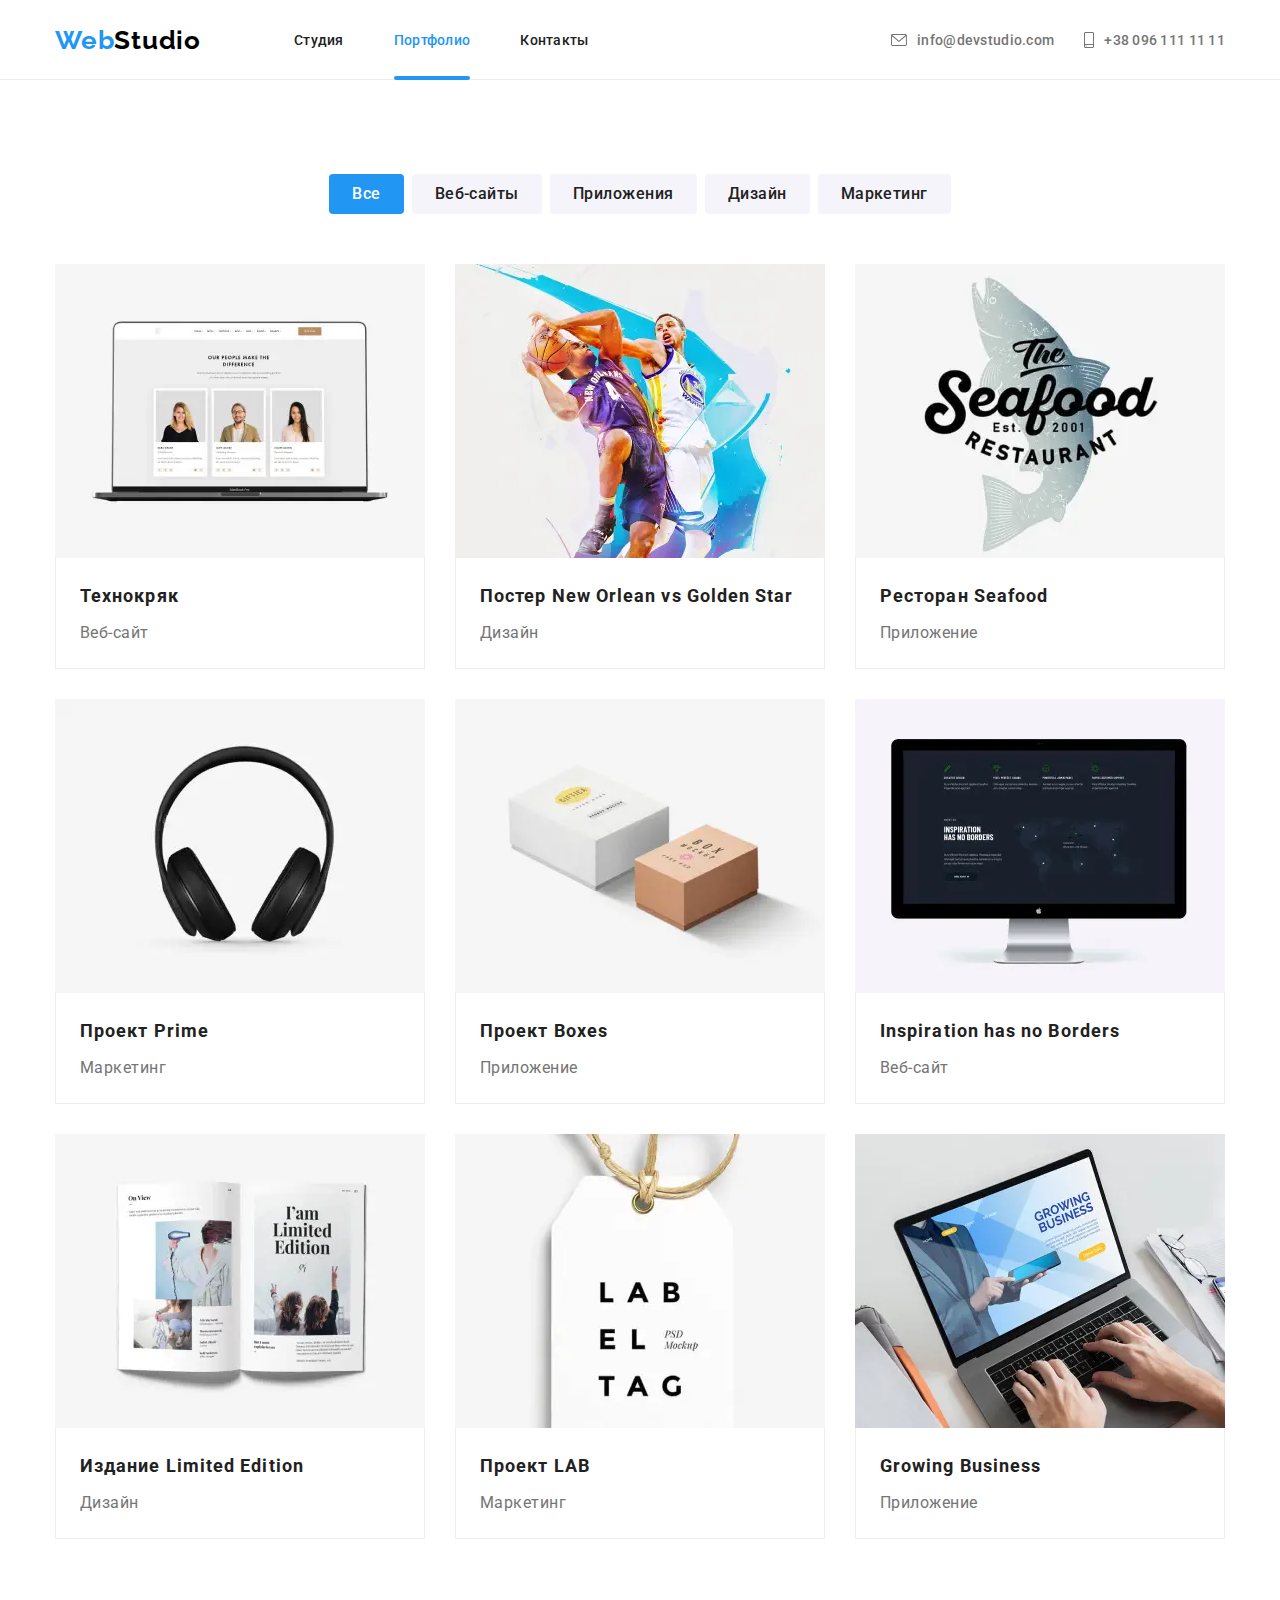
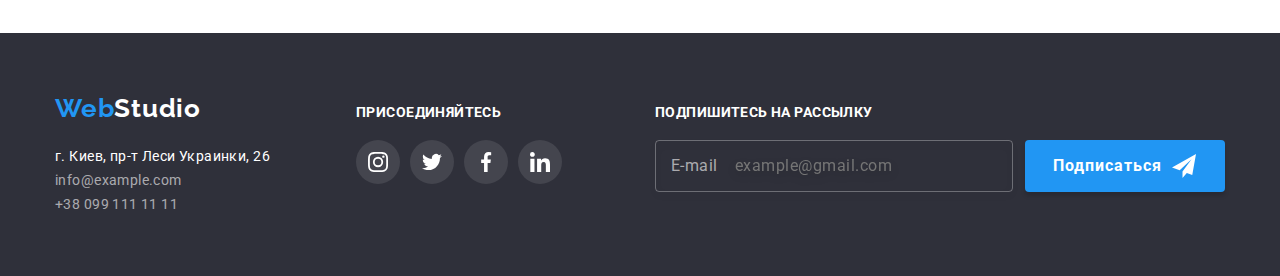
==== commit 89045b1c: "final work" ====
--- a/portfolio.html
+++ b/portfolio.html
@@ -12,35 +12,46 @@
   <body class="page-body">
     <!--Header site-->
     <header class="page-header">
-      <div class="container page-header__container">
-        <nav class="nav page-header__nav">
-          <a class="logo link nav__logo" href="./index.html" aria-label="вебстудия" lang="en">Web<span class="logo__text">Studio</span></a>
-
-          <ul class="site-nav">
-            <li class="site-nav__item"><a class="site-nav__link" href="./index.html">Студия</a></li>
-            <li class="site-nav__item"><a class="site-nav__link site-nav__link--current" href="./portfolio.html">Портфолио</a></li>
-            <li class="site-nav__item"><a class="site-nav__link" href="">Контакты</a></li>
-          </ul>
+      <div class="container">
+        <nav class="nav">
+          <div class="nav__wrapper">
+            <a class="logo nav__logo" href="./index.html" aria-label="вебстудия" lang="en">Web<span class="logo__text">Studio</span></a>
+
+            <button class="nav__button" type="button" aria-expanded="false" aria-controls="menu-container" data-menu-button>
+              <svg class="nav__icon" width="40" height="40" aria-label="переключатель меню">
+                <use class="nav__icon--open" href="./images/sprite.svg#icon-menu"></use>
+                <use class="nav__icon--close" href="./images/sprite.svg#icon-close-menu"></use>
+              </svg>
+            </button>
+          </div>
+
+          <div class="menu" id="menu-container" data-menu>
+            <ul class="site-nav menu__site-nav">
+              <li class="site-nav__item"><a class="site-nav__link" href="./index.html">Студия</a></li>
+              <li class="site-nav__item"><a class="site-nav__link site-nav__link--current" href="./portfolio.html">Портфолио</a></li>
+              <li class="site-nav__item"><a class="site-nav__link" href="">Контакты</a></li>
+            </ul>
+
+            <ul class="contact">
+              <li class="contact__item">
+                <a class="contact__link" href="mailto:info@devstudio.com">
+                  <svg class="contact__icon" width="16" height="12">
+                    <use href="./images/sprite.svg#icon-mail"></use>
+                  </svg>
+                  <span lang="en">info@devstudio.com</span>
+                </a>
+              </li>
+              <li class="contact__item">
+                <a class="contact__link" href="tel:+380961111111">
+                  <svg class="contact__icon" width="10" height="16">
+                    <use href="./images/sprite.svg#icon-smartphone"></use>
+                  </svg>
+                  +38 096 111 11 11
+                </a>
+              </li>
+            </ul>
+          </div>
         </nav>
-
-        <ul class="contact">
-          <li class="contact__item">
-            <a class="contact__link" href="mailto:info@devstudio.com">
-              <svg class="contact__icon" width="16" height="12">
-                <use href="./images/sprite.svg#icon-mail"></use>
-              </svg>
-              <span lang="en">info@devstudio.com</span>
-            </a>
-          </li>
-          <li class="contact__item">
-            <a class="contact__link" href="tel:+380961111111">
-              <svg class="contact__icon" width="10" height="16">
-                <use href="./images/sprite.svg#icon-smartphone"></use>
-              </svg>
-              +38 096 111 11 11
-            </a>
-          </li>
-        </ul>
       </div>
     </header>
 
@@ -48,7 +59,7 @@
     <main>
       <section class="portfolio">
         <div class="container">
-          <h1 class="portfolio__title">Портфолио</h1>
+          <h1 class="visually-hidden">Портфолио</h1>
 
           <!--Filters-->
           <ul class="filters portfolio__filters">
@@ -85,12 +96,20 @@
           </ul>
 
           <!-- Project -->
-          <ul class="project list project portfolio__project">
+          <ul class="project portfolio__project">
             <!-- Project-1 -->
             <li class="project__item">
-              <a class="link project__link" href="" aria-label="Веб-сайт Технокряк">
-                <div class="project__thumb">
-                  <img class="img" src="./images/portfolio/project-1.jpg" alt="Веб-сайт Технокряк" width="370" height="294" />
+              <a class="project__link" href="" aria-label="Веб-сайт Технокряк">
+                <div class="project__thumb">
+                  <picture
+                    ><source srcset="./images/portfolio/desktop/project-1-desktop.webp 1x, ./images/portfolio/desktop/project-1-desktop@2x.webp 2x" media="(min-width:1200px)" type="image/webp" />
+                    <source srcset="./images/portfolio/desktop/project-1-desktop.jpg 1x, ./images/portfolio/desktop/project-1-desktop@2x.jpg 2x" media="(min-width:1200px)" />
+                    <source srcset="./images/portfolio/tablet/project-1-tablet.webp 1x, ./images/portfolio/tablet/project-1-tablet@2x.webp 2x" media="(min-width:768px)" type="image/webp" />
+                    <source srcset="./images/portfolio/tablet/project-1-tablet.jpg 1x, ./images/portfolio/tablet/project-1-tablet@2x.jpg 2x" media="(min-width:768px)" />
+                    <source srcset="./images/portfolio/mobile/project-1-mobile.webp 1x, ./images/portfolio/mobile/project-1-mobile@2x.webp 2x" media="(min-width:320px)" type="image/webp" />
+                    <source srcset="./images/portfolio/mobile/project-1-mobile.jpg 1x, ./images/portfolio/mobile/project-1-mobile@2x.jpg 2x" media="(min-width:320px)" />
+                    <img class="project__img" src="./images/portfolio/mobile/project-1-mobile.jpg" alt="Веб-сайт Технокряк" />
+                  </picture>
                   <p class="project__text">
                     Технокряк это современная площадка распространения коронавируса. Компании используют эту платформу для цифрового шпионажа и атак на защищённые сервера конкурентов.
                   </p>
@@ -103,9 +122,18 @@
             </li>
             <!-- Project-2 -->
             <li class="project__item">
-              <a class="link project__link" href="" aria-label="Постер New Orlean vs Golden Star">
-                <div class="project__thumb">
-                  <img class="img" src="./images/portfolio/project-2.jpg" alt="Постер New Orlean vs Golden Star" width="370" height="294" />
+              <a class="project__link" href="" aria-label="Постер New Orlean vs Golden Star">
+                <div class="project__thumb">
+                  <picture
+                    ><source srcset="./images/portfolio/desktop/project-2-desktop.webp 1x, ./images/portfolio/desktop/project-2-desktop@2x.webp 2x" media="(min-width:1200px)" type="image/webp" />
+                    <source srcset="./images/portfolio/desktop/project-2-desktop.jpg 1x, ./images/portfolio/desktop/project-2-desktop@2x.jpg 2x" media="(min-width:1200px)" />
+                    <source srcset="./images/portfolio/tablet/project-2-tablet.webp 1x, ./images/portfolio/tablet/project-2-tablet@2x.webp 2x" media="(min-width:768px)" type="image/webp" />
+                    <source srcset="./images/portfolio/tablet/project-2-tablet.jpg 1x, ./images/portfolio/tablet/project-2-tablet@2x.jpg 2x" media="(min-width:768px)" />
+                    <source srcset="./images/portfolio/mobile/project-2-mobile.webp 1x, ./images/portfolio/mobile/project-2-mobile@2x.webp 2x" media="(min-width:320px)" type="image/webp" />
+                    <source srcset="./images/portfolio/mobile/project-2-mobile.jpg 1x, ./images/portfolio/mobile/project-2-mobile@2x.jpg 2x" media="(min-width:320px)" />
+                    <img class="project__img" src="./images/portfolio/mobile/project-2-mobile.jpg" alt="Постер New Orlean vs Golden Star" />
+                  </picture>
+
                   <p class="project__text">
                     Технокряк это современная площадка распространения коронавируса. Компании используют эту платформу для цифрового шпионажа и атак на защищённые сервера конкурентов.
                   </p>
@@ -118,9 +146,17 @@
             </li>
             <!-- Project-3 -->
             <li class="project__item">
-              <a class="link project__link" href="" aria-label="Ресторан Seafood">
-                <div class="project__thumb">
-                  <img class="img" src="./images/portfolio/project-3.jpg" alt="Ресторан Seafood" width="370" height="294" />
+              <a class="project__link" href="" aria-label="Ресторан Seafood">
+                <div class="project__thumb">
+                  <picture>
+                    <source srcset="./images/portfolio/desktop/project-3-desktop.webp 1x, ./images/portfolio/desktop/project-3-desktop@2x.webp 2x" media="(min-width:1200px)" type="image/webp" />
+                    <source srcset="./images/portfolio/desktop/project-3-desktop.jpg 1x, ./images/portfolio/desktop/project-3-desktop@2x.jpg 2x" media="(min-width:1200px)" />
+                    <source srcset="./images/portfolio/tablet/project-3-tablet.webp 1x, ./images/portfolio/tablet/project-3-tablet@2x.webp 2x" media="(min-width:768px)" type="image/webp" />
+                    <source srcset="./images/portfolio/tablet/project-3-tablet.jpg 1x, ./images/portfolio/tablet/project-3-tablet@2x.jpg 2x" media="(min-width:768px)" />
+                    <source srcset="./images/portfolio/mobile/project-3-mobile.webp 1x, ./images/portfolio/mobile/project-3-mobile@2x.webp 2x" media="(min-width:320px)" type="image/webp" />
+                    <source srcset="./images/portfolio/mobile/project-3-mobile.jpg 1x, ./images/portfolio/mobile/project-3-mobile@2x.jpg 2x" media="(min-width:320px)" />
+                    <img class="project__img" src="./images/portfolio/mobile/project-3-mobile.jpg" alt="Ресторан Seafood" />
+                  </picture>
                   <p class="project__text">
                     Технокряк это современная площадка распространения коронавируса. Компании используют эту платформу для цифрового шпионажа и атак на защищённые сервера конкурентов.
                   </p>
@@ -133,9 +169,17 @@
             </li>
             <!-- Project-4 -->
             <li class="project__item">
-              <a class="link project__link" href="" aria-label="Проект Prime">
-                <div class="project__thumb">
-                  <img class="img" src="./images/portfolio/project-4.jpg" alt="Ресторан Seafood" width="370" height="294" />
+              <a class="project__link" href="" aria-label="Проект Prime">
+                <div class="project__thumb">
+                  <picture
+                    ><source srcset="./images/portfolio/desktop/project-4-desktop.webp 1x, ./images/portfolio/desktop/project-4-desktop@2x.webp 2x" media="(min-width:1200px)" type="image/webp" />
+                    <source srcset="./images/portfolio/desktop/project-4-desktop.jpg 1x, ./images/portfolio/desktop/project-4-desktop@2x.jpg 2x" media="(min-width:1200px)" />
+                    <source srcset="./images/portfolio/tablet/project-4-tablet.webp 1x, ./images/portfolio/tablet/project-4-tablet@2x.webp 2x" media="(min-width:768px)" type="image/webp" />
+                    <source srcset="./images/portfolio/tablet/project-4-tablet.jpg 1x, ./images/portfolio/tablet/project-4-tablet@2x.jpg 2x" media="(min-width:768px)" />
+                    <source srcset="./images/portfolio/mobile/project-4-mobile.webp 1x, ./images/portfolio/mobile/project-4-mobile@2x.webp 2x" media="(min-width:320px)" type="image/webp" />
+                    <source srcset="./images/portfolio/mobile/project-4-mobile.jpg 1x, ./images/portfolio/mobile/project-4-mobile@2x.jpg 2x" media="(min-width:320px)" />
+                    <img class="project__img" src="./images/portfolio/mobile/project-4-mobile.jpg" alt="Ресторан Seafood" />
+                  </picture>
                   <p class="project__text">
                     Технокряк это современная площадка распространения коронавируса. Компании используют эту платформу для цифрового шпионажа и атак на защищённые сервера конкурентов.
                   </p>
@@ -148,9 +192,17 @@
             </li>
             <!-- Project-5 -->
             <li class="project__item">
-              <a class="link project__link" href="" aria-label="Проект Boxes">
-                <div class="project__thumb">
-                  <img class="img" src="./images/portfolio/project-5.jpg" alt="Проект Boxes" width="370" height="294" />
+              <a class="project__link" href="" aria-label="Проект Boxes">
+                <div class="project__thumb">
+                  <picture>
+                    <source srcset="./images/portfolio/desktop/project-5-desktop.webp 1x, ./images/portfolio/desktop/project-5-desktop@2x.webp 2x" media="(min-width:1200px)" type="image/webp" />
+                    <source srcset="./images/portfolio/desktop/project-5-desktop.jpg 1x, ./images/portfolio/desktop/project-5-desktop@2x.jpg 2x" media="(min-width:1200px)" />
+                    <source srcset="./images/portfolio/tablet/project-5-tablet.webp 1x, ./images/portfolio/tablet/project-5-tablet@2x.webp 2x" media="(min-width:768px)" type="image/webp" />
+                    <source srcset="./images/portfolio/tablet/project-5-tablet.jpg 1x, ./images/portfolio/tablet/project-5-tablet@2x.jpg 2x" media="(min-width:768px)" />
+                    <source srcset="./images/portfolio/mobile/project-5-mobile.webp 1x, ./images/portfolio/mobile/project-5-mobile@2x.webp 2x" media="(min-width:320px)" type="image/webp" />
+                    <source srcset="./images/portfolio/mobile/project-5-mobile.jpg 1x, ./images/portfolio/mobile/project-5-mobile@2x.jpg 2x" media="(min-width:320px)" />
+                    <img class="project__img" src="./images/portfolio/mobile/project-5-mobile.jpg" alt="Проект Boxes" />
+                  </picture>
                   <p class="project__text">
                     Технокряк это современная площадка распространения коронавируса. Компании используют эту платформу для цифрового шпионажа и атак на защищённые сервера конкурентов.
                   </p>
@@ -163,9 +215,17 @@
             </li>
             <!-- Project-6 -->
             <li class="project__item">
-              <a class="link project__link" href="" aria-label="Веб-сайт Inspiration has no Borders">
-                <div class="project__thumb">
-                  <img class="img" src="./images/portfolio/project-6.jpg" alt="Веб-сайт Inspiration has no Borders" width="370" height="294" />
+              <a class="project__link" href="" aria-label="Веб-сайт Inspiration has no Borders">
+                <div class="project__thumb">
+                  <picture
+                    ><source srcset="./images/portfolio/desktop/project-6-desktop.webp 1x, ./images/portfolio/desktop/project-6-desktop@2x.webp 2x" media="(min-width:1200px)" type="image/webp" />
+                    <source srcset="./images/portfolio/desktop/project-6-desktop.jpg 1x, ./images/portfolio/desktop/project-6-desktop@2x.jpg 2x" media="(min-width:1200px)" />
+                    <source srcset="./images/portfolio/tablet/project-6-tablet.webp 1x, ./images/portfolio/tablet/project-6-tablet@2x.webp 2x" media="(min-width:768px)" type="image/webp" />
+                    <source srcset="./images/portfolio/tablet/project-6-tablet.jpg 1x, ./images/portfolio/tablet/project-6-tablet@2x.jpg 2x" media="(min-width:768px)" />
+                    <source srcset="./images/portfolio/mobile/project-6-mobile.webp 1x, ./images/portfolio/mobile/project-6-mobile@2x.webp 2x" media="(min-width:320px)" type="image/webp" />
+                    <source srcset="./images/portfolio/mobile/project-6-mobile.jpg 1x, ./images/portfolio/mobile/project-6-mobile@2x.jpg 2x" media="(min-width:320px)" />
+                    <img class="project__img" src="./images/portfolio/mobile/project-6-mobile.jpg" alt="Веб-сайт Inspiration has no Borders" />
+                  </picture>
                   <p class="project__text">
                     Технокряк это современная площадка распространения коронавируса. Компании используют эту платформу для цифрового шпионажа и атак на защищённые сервера конкурентов.
                   </p>
@@ -178,9 +238,17 @@
             </li>
             <!-- Project-7 -->
             <li class="project__item">
-              <a class="link project__link" href="" aria-label="Издание Limited Edition">
-                <div class="project__thumb">
-                  <img class="img" src="./images/portfolio/project-7.jpg" alt="Издание Limited Edition" width="370" height="294" />
+              <a class="project__link" href="" aria-label="Издание Limited Edition">
+                <div class="project__thumb">
+                  <picture
+                    ><source srcset="./images/portfolio/desktop/project-7-desktop.webp 1x, ./images/portfolio/desktop/project-7-desktop@2x.webp 2x" media="(min-width:1200px)" type="image/webp" />
+                    <source srcset="./images/portfolio/desktop/project-7-desktop.jpg 1x, ./images/portfolio/desktop/project-7-desktop@2x.jpg 2x" media="(min-width:1200px)" />
+                    <source srcset="./images/portfolio/tablet/project-7-tablet.webp 1x, ./images/portfolio/tablet/project-7-tablet@2x.webp 2x" media="(min-width:768px)" type="image/webp" />
+                    <source srcset="./images/portfolio/tablet/project-7-tablet.jpg 1x, ./images/portfolio/tablet/project-7-tablet@2x.jpg 2x" media="(min-width:768px)" />
+                    <source srcset="./images/portfolio/mobile/project-7-mobile.webp 1x, ./images/portfolio/mobile/project-7-mobile@2x.webp 2x" media="(min-width:320px)" type="image/webp" />
+                    <source srcset="./images/portfolio/mobile/project-7-mobile.jpg 1x, ./images/portfolio/mobile/project-7-mobile@2x.jpg 2x" media="(min-width:320px)" />
+                    <img class="project__img" src="./images/portfolio/mobile/project-7-mobile.jpg" alt="Издание Limited Edition" />
+                  </picture>
                   <p class="project__text">
                     Технокряк это современная площадка распространения коронавируса. Компании используют эту платформу для цифрового шпионажа и атак на защищённые сервера конкурентов.
                   </p>
@@ -193,9 +261,17 @@
             </li>
             <!-- Project-8 -->
             <li class="project__item">
-              <a class="link project__link" href="" aria-label="Проект LAB">
-                <div class="project__thumb">
-                  <img class="img" src="./images/portfolio/project-8.jpg" alt="Проект LAB" width="370" height="294" />
+              <a class="project__link" href="" aria-label="Проект LAB">
+                <div class="project__thumb">
+                  <picture
+                    ><source srcset="./images/portfolio/desktop/project-8-desktop.webp 1x, ./images/portfolio/desktop/project-8-desktop@2x.webp 2x" media="(min-width:1200px)" type="image/webp" />
+                    <source srcset="./images/portfolio/desktop/project-8-desktop.jpg 1x, ./images/portfolio/desktop/project-8-desktop@2x.jpg 2x" media="(min-width:1200px)" />
+                    <source srcset="./images/portfolio/tablet/project-8-tablet.webp 1x, ./images/portfolio/tablet/project-8-tablet@2x.webp 2x" media="(min-width:768px)" type="image/webp" />
+                    <source srcset="./images/portfolio/tablet/project-8-tablet.jpg 1x, ./images/portfolio/tablet/project-8-tablet@2x.jpg 2x" media="(min-width:768px)" />
+                    <source srcset="./images/portfolio/mobile/project-8-mobile.webp 1x, ./images/portfolio/mobile/project-8-mobile@2x.webp 2x" media="(min-width:320px)" type="image/webp" />
+                    <source srcset="./images/portfolio/mobile/project-8-mobile.jpg 1x, ./images/portfolio/mobile/project-8-mobile@2x.jpg 2x" media="(min-width:320px)" />
+                    <img class="project__img" src="./images/portfolio/mobile/project-8-mobile.jpg" alt="Проект LAB" />
+                  </picture>
                   <p class="project__text">
                     Технокряк это современная площадка распространения коронавируса. Компании используют эту платформу для цифрового шпионажа и атак на защищённые сервера конкурентов.
                   </p>
@@ -208,9 +284,17 @@
             </li>
             <!-- Project-9 -->
             <li class="project__item">
-              <a class="link project__link" href="" aria-label="Приложение Growing Business">
-                <div class="project__thumb">
-                  <img class="img" src="./images/portfolio/project-9.jpg" alt="Приложение Growing Business" width="370" height="294" />
+              <a class="project__link" href="" aria-label="Приложение Growing Business">
+                <div class="project__thumb">
+                  <picture>
+                    <source srcset="./images/portfolio/desktop/project-9-desktop.webp 1x, ./images/portfolio/desktop/project-9-desktop@2x.webp 2x" media="(min-width:1200px)" type="image/webp" />
+                    <source srcset="./images/portfolio/desktop/project-9-desktop.jpg 1x, ./images/portfolio/desktop/project-9-desktop@2x.jpg 2x" media="(min-width:1200px)" />
+                    <source srcset="./images/portfolio/tablet/project-9-tablet.webp 1x, ./images/portfolio/tablet/project-9-tablet@2x.webp 2x" media="(min-width:768px)" type="image/webp" />
+                    <source srcset="./images/portfolio/tablet/project-9-tablet.jpg 1x, ./images/portfolio/tablet/project-9-tablet@2x.jpg 2x" media="(min-width:768px)" />
+                    <source srcset="./images/portfolio/mobile/project-9-mobile.webp 1x, ./images/portfolio/mobile/project-9-mobile@2x.webp 2x" media="(min-width:320px)" type="image/webp" />
+                    <source srcset="./images/portfolio/mobile/project-9-mobile.jpg 1x, ./images/portfolio/mobile/project-9-mobile@2x.jpg 2x" media="(min-width:320px)" />
+                    <img class="project__img" src="./images/portfolio/mobile/project-9-mobile.jpg" alt="Приложение Growing Business" />
+                  </picture>
                   <p class="project__text">
                     Технокряк это современная площадка распространения коронавируса. Компании используют эту платформу для цифрового шпионажа и атак на защищённые сервера конкурентов.
                   </p>
@@ -230,57 +314,59 @@
     <footer class="footer">
       <!-- Footer contact and map -->
       <div class="container footer__container">
-        <div class="footer__contact">
-          <a class="logo footer__logo" href="./index.html" aria-label="вебстудия" lang="en">Web<span class="logo__text logo__text--inverse">Studio</span> </a>
-
-          <address class="address">
-            <ul class="address__list">
-              <li class="address__item">
-                <a class="address__map" href="https://goo.gl/maps/MZd4GbBzznk5j25o9" aria-label="карта пути к вебстудии" target="_blank"> г. Киев, пр-т Леси Украинки, 26</a>
-              </li>
-              <li class="address__item">
-                <a class="address__link" href="mailto:info@example.com" aria-label="почтовий адрес вебстудии">info@example.com</a>
-              </li>
-              <li class="address__item">
-                <a class="address__link" href="tel:+380991111111" aria-label="контактний телефон вебстудии">+38 099 111 11 11</a>
+        <div class="footer__tablet">
+          <div class="footer__contact">
+            <a class="logo footer__logo" href="./index.html" aria-label="вебстудия" lang="en">Web<span class="logo__text logo__text--inverse">Studio</span> </a>
+
+            <address class="address footer__address">
+              <ul class="address__list">
+                <li class="address__item">
+                  <a class="address__map" href="https://goo.gl/maps/MZd4GbBzznk5j25o9" aria-label="карта пути к вебстудии" target="_blank"> г. Киев, пр-т Леси Украинки, 26</a>
+                </li>
+                <li class="address__item">
+                  <a class="address__link" href="mailto:info@example.com" aria-label="почтовий адрес вебстудии">info@example.com</a>
+                </li>
+                <li class="address__item">
+                  <a class="address__link" href="tel:+380991111111" aria-label="контактний телефон вебстудии">+38 099 111 11 11</a>
+                </li>
+              </ul>
+            </address>
+          </div>
+
+          <!-- Join to us -->
+          <div class="join footer__join">
+            <b class="footer__slogan">присоединяйтесь</b>
+            <ul class="social">
+              <li class="social__item">
+                <a href="" class="social__link join__link" aria-label="инстаграм вебстудии">
+                  <svg class="social__icon" width="20" height="20">
+                    <use href="./images/sprite.svg#icon-instagram"></use>
+                  </svg>
+                </a>
+              </li>
+              <li class="social__item">
+                <a href="" class="social__link join__link" aria-label="твиттер вебстудии">
+                  <svg class="social__icon" width="20" height="20">
+                    <use href="./images/sprite.svg#icon-twitter"></use>
+                  </svg>
+                </a>
+              </li>
+              <li class="social__item">
+                <a href="" class="social__link join__link" aria-label="фейсбук вебстудии">
+                  <svg class="social__icon" width="20" height="20">
+                    <use href="./images/sprite.svg#icon-facebook"></use>
+                  </svg>
+                </a>
+              </li>
+              <li class="social__item">
+                <a href="" class="social__link join__link" aria-label="линкедин вебстудии">
+                  <svg class="social__icon" width="20" height="20">
+                    <use href="./images/sprite.svg#icon-linkedin"></use>
+                  </svg>
+                </a>
               </li>
             </ul>
-          </address>
-        </div>
-
-        <!-- Join to us -->
-        <div class="join footer__join">
-          <b class="footer__slogan">присоединяйтесь</b>
-          <ul class="social">
-            <li class="social__item">
-              <a href="" class="social__link join__link" aria-label="инстаграм вебстудии">
-                <svg class="social__icon" width="20" height="20">
-                  <use href="./images/sprite.svg#icon-instagram"></use>
-                </svg>
-              </a>
-            </li>
-            <li class="social__item">
-              <a href="" class="social__link join__link" aria-label="твиттер вебстудии">
-                <svg class="social__icon" width="20" height="20">
-                  <use href="./images/sprite.svg#icon-twitter"></use>
-                </svg>
-              </a>
-            </li>
-            <li class="social__item">
-              <a href="" class="social__link join__link" aria-label="фейсбук вебстудии">
-                <svg class="social__icon" width="20" height="20">
-                  <use href="./images/sprite.svg#icon-facebook"></use>
-                </svg>
-              </a>
-            </li>
-            <li class="social__item">
-              <a href="" class="social__link join__link" aria-label="линкедин вебстудии">
-                <svg class="social__icon" width="20" height="20">
-                  <use href="./images/sprite.svg#icon-linkedin"></use>
-                </svg>
-              </a>
-            </li>
-          </ul>
+          </div>
         </div>
 
         <!-- subscribe for mail -->
@@ -304,9 +390,11 @@
       </div>
     </footer>
 
-    <!--Fix Header-->
-    <script src="./js/fixheader.js"></script>
+    <!--Fix Header
+    <script src="./js/fixheader.js"></script>-->
     <!-- Speaker Form 
     <script src="./js/speakerform.js"></script>-->
+    <!--Menu-->
+    <script src="./js/menu.js"></script>
   </body>
 </html>
--- a/css/portfolio.min.css
+++ b/css/portfolio.min.css
@@ -1,2 +1,2 @@
-.social,.page-header__container,.nav,.site-nav,.contact,.filters,.project,.footer__container,.subscribe__field{display:-webkit-box;display:-ms-flexbox;display:flex;-webkit-box-pack:center;-ms-flex-pack:center;justify-content:center;-webkit-box-align:center;-ms-flex-align:center;align-items:center}.social,.site-nav,.contact,.filters,.project,.address__list{list-style:none}.social__link,.check__link,.logo,.site-nav__link,.contact__link,.project__link,.address__map,.address__link{display:block;text-decoration:none}.check__input,.portfolio__title,.filters__input{position:absolute;width:1px;height:1px;margin:-1px;border:0;padding:0;clip:rect(0, 0, 0, 0);overflow:hidden}*,*::before,*::after{padding:0;margin:0}.page-body{margin:0 auto;font-family:"Roboto",sans-serif;letter-spacing:0.03em}.container{margin:0 auto;padding-right:15px;padding-left:15px;width:1200px}.btn{display:block;text-align:center;margin:0 auto;padding:10px 32px;min-width:200px;border:none;border-radius:4px;-webkit-box-shadow:0px 4px 4px rgba(0,0,0,0.15);box-shadow:0px 4px 4px rgba(0,0,0,0.15);font-family:"Roboto",sans-serif;font-style:normal;font-weight:700;font-size:16px;line-height:1.875;letter-spacing:0.06em;color:#fff;background-color:#2196f3;-webkit-transition:background-color 250ms cubic-bezier(0.4, 0, 0.2, 1);transition:background-color 250ms cubic-bezier(0.4, 0, 0.2, 1)}.btn:hover,.btn:focus{cursor:pointer;background-color:#188ce8}.social__link{display:-webkit-inline-box;display:-ms-inline-flexbox;display:inline-flex;width:44px;height:44px;padding:12px;border:none;border-radius:50%;color:#afb1b8;-webkit-transition:color 250ms cubic-bezier(0.4, 0, 0.2, 1),background-color 250ms cubic-bezier(0.4, 0, 0.2, 1);transition:color 250ms cubic-bezier(0.4, 0, 0.2, 1),background-color 250ms cubic-bezier(0.4, 0, 0.2, 1)}.social__item:not(:last-child){margin-right:10px}.social__icon{fill:currentColor}.social__link:hover,.social__link:focus{color:#fff;background-color:#2196f3}.site-form{width:100%;height:100%}.site-form__wrapper{margin-bottom:20px}.site-form__field{position:relative;display:-webkit-box;display:-ms-flexbox;display:flex;-webkit-box-orient:vertical;-webkit-box-direction:normal;-ms-flex-direction:column;flex-direction:column;-webkit-box-align:start;-ms-flex-align:start;align-items:flex-start}.site-form__field:not(:last-child){margin-bottom:10px}.site-form__label{display:-webkit-inline-box;display:-ms-inline-flexbox;display:inline-flex;margin-bottom:4px;font-weight:400;font-size:12px;line-height:1.16667;letter-spacing:0.01em;color:#757575}.site-form__label:hover{cursor:pointer}.site-form__input{padding:11px 42px;width:100%;font-weight:400;font-size:14px;line-height:1.14286;border:1px solid rgba(33,33,33,0.2);border-radius:4px;background-color:transparent;color:#757575;-webkit-transition:border-color 250ms cubic-bezier(0.4, 0, 0.2, 1);transition:border-color 250ms cubic-bezier(0.4, 0, 0.2, 1)}.site-form__input::-webkit-input-placeholder{font-weight:400;font-size:12px;line-height:1.16667;letter-spacing:0.01em}.site-form__input:-ms-input-placeholder{font-weight:400;font-size:12px;line-height:1.16667;letter-spacing:0.01em}.site-form__input::-ms-input-placeholder{font-weight:400;font-size:12px;line-height:1.16667;letter-spacing:0.01em}.site-form__input::placeholder{font-weight:400;font-size:12px;line-height:1.16667;letter-spacing:0.01em}.site-form__textarea{position:relative;resize:none;overflow-y:auto;padding:12px 16px;height:120px;width:100%;font-weight:400;font-size:14px;line-height:1.14286;letter-spacing:0.01em;border:1px solid rgba(33,33,33,0.2);-webkit-box-sizing:border-box;box-sizing:border-box;border-radius:4px;color:#757575;-webkit-transition:border-color 250ms cubic-bezier(0.4, 0, 0.2, 1);transition:border-color 250ms cubic-bezier(0.4, 0, 0.2, 1)}.site-form__textarea::-webkit-input-placeholder{color:rgba(117,117,117,0.5)}.site-form__textarea:-ms-input-placeholder{color:rgba(117,117,117,0.5)}.site-form__textarea::-ms-input-placeholder{color:rgba(117,117,117,0.5)}.site-form__textarea::placeholder{color:rgba(117,117,117,0.5)}.site-form__icon{position:absolute;z-index:-1;left:12px;bottom:12px;width:18px;height:18px;-webkit-transition:fill 250ms cubic-bezier(0.4, 0, 0.2, 1);transition:fill 250ms cubic-bezier(0.4, 0, 0.2, 1)}.site-form__input:focus+.site-form__icon{fill:#2196f3}.site-form__input:focus,.site-form__textarea:focus{border-color:#2196f3;cursor:pointer;outline:transparent}.site-form__input:hover,.site-form__textarea:hover{cursor:pointer}.check{position:relative;display:-webkit-inline-box;display:-ms-inline-flexbox;display:inline-flex;-webkit-box-align:center;-ms-flex-align:center;align-items:center;margin-bottom:30px;width:100%}.check__label{padding-left:12px;font-weight:400;font-size:14px;line-height:1.71429;color:#757575;cursor:pointer}.check__label::before{display:-webkit-inline-box;display:-ms-inline-flexbox;display:inline-flex;content:"";width:16px;height:15px;margin-right:7px;border:2px solid #212121;border-radius:2px;background-image:url(../images/form-check.svg);background-size:cover;background-origin:border-box;-webkit-transition:background-color 250ms cubic-bezier(0.4, 0, 0.2, 1),border-color 250ms cubic-bezier(0.4, 0, 0.2, 1);transition:background-color 250ms cubic-bezier(0.4, 0, 0.2, 1),border-color 250ms cubic-bezier(0.4, 0, 0.2, 1)}.check__input:checked+.check__label::before{background-color:#2196f3;border-color:#2196f3}.check__input:focus+.check__label::before,.check__input:hover+.check__label::before{border-color:#2196f3}.check__link{display:inline;position:relative;color:#2196f3}.check__link::after{content:"";position:absolute;left:0;bottom:0;width:100%;height:1px;background-color:#2196f3}.page-header{position:fixed;top:0;left:50%;-webkit-transform:translateX(-50%);transform:translateX(-50%);z-index:1;width:100%;background-color:#ffffff}.page-header::after{content:"";position:absolute;left:0;bottom:0;display:block;width:100%;border-bottom:1px solid #ececec}.page-header__nav{margin-right:auto}.nav__logo{margin-right:93px}.logo{font-family:"Raleway",sans-serif;font-weight:700;font-size:26px;line-height:1.19231;color:#2196f3}.logo__text{color:#000000}.logo__text--inverse{color:#ffffff}.site-nav__item:not(:last-child){margin-right:50px}.site-nav__link{display:-webkit-inline-box;display:-ms-inline-flexbox;display:inline-flex;padding-top:32px;padding-bottom:32px;font-weight:500;font-size:14px;line-height:1.143;letter-spacing:0.02em;color:#212121;-webkit-transition:color 250ms cubic-bezier(0.4, 0, 0.2, 1);transition:color 250ms cubic-bezier(0.4, 0, 0.2, 1)}.site-nav__link:hover,.site-nav__link:focus{color:#2196f3}.site-nav__link--current{position:relative;color:#2196f3}.site-nav__link--current::after{content:"";position:absolute;left:0;bottom:0;z-index:1;width:100%;height:4px;background:#2196f3;border-radius:2px}.contact__item:not(:last-child){margin-right:50px}.contact__link{display:-webkit-inline-box;display:-ms-inline-flexbox;display:inline-flex;padding-top:32px;padding-bottom:32px;font-weight:500;font-size:14px;line-height:1.143;letter-spacing:0.02em;color:#212121;-webkit-transition:color 250ms cubic-bezier(0.4, 0, 0.2, 1);transition:color 250ms cubic-bezier(0.4, 0, 0.2, 1)}.contact__link:hover,.contact__link:focus{color:#2196f3}.contact__link{color:#757575}.contact__icon{margin-right:10px;fill:currentColor}.portfolio{padding-top:94px;padding-bottom:94px;background-color:#ffffff}.portfolio__filters{margin-bottom:50px}.portfolio__project{margin:-15px}.filters__item:not(:last-child){margin-right:8px}.filters__name{display:-webkit-inline-box;display:-ms-inline-flexbox;display:inline-flex;text-align:center;padding:6px 22px;font-family:"Roboto",sans-serif;font-weight:500;font-size:16px;line-height:1.625;border:1px solid transparent;border-radius:4px;background-color:#f5f4fa;color:#212121;cursor:pointer;-webkit-transition:background-color 250ms cubic-bezier(0.4, 0, 0.2, 1),color 250ms cubic-bezier(0.4, 0, 0.2, 1),border-color 250ms cubic-bezier(0.4, 0, 0.2, 1);transition:background-color 250ms cubic-bezier(0.4, 0, 0.2, 1),color 250ms cubic-bezier(0.4, 0, 0.2, 1),border-color 250ms cubic-bezier(0.4, 0, 0.2, 1)}.filters__input:checked+.filters__name{background-color:#2196f3;color:#ffffff}.filters__name:hover{border-color:#2196f3}.project{-ms-flex-wrap:wrap;flex-wrap:wrap}.project__item{margin:15px;max-width:calc((100% - 3 * 30px) / 3)}.project__title{margin-bottom:4px;font-weight:700;font-size:18px;line-height:2;letter-spacing:0.06em;color:#212121}.project__description{font-weight:400;font-size:16px;line-height:1.875;color:#757575}.project__wrapper{padding:20px 24px;border-right:1px solid #eeeeee;border-left:1px solid #eeeeee;border-bottom:1px solid #eeeeee}.project__link{display:block;-webkit-transition:-webkit-box-shadow 250ms cubic-bezier(0.4, 0, 0.2, 1);transition:-webkit-box-shadow 250ms cubic-bezier(0.4, 0, 0.2, 1);transition:box-shadow 250ms cubic-bezier(0.4, 0, 0.2, 1);transition:box-shadow 250ms cubic-bezier(0.4, 0, 0.2, 1), -webkit-box-shadow 250ms cubic-bezier(0.4, 0, 0.2, 1)}.project__link:hover,.project__link:focus{-webkit-box-shadow:0px 1px 1px rgba(0,0,0,0.12),0px 4px 4px rgba(0,0,0,0.06),1px 4px 6px rgba(0,0,0,0.16);box-shadow:0px 1px 1px rgba(0,0,0,0.12),0px 4px 4px rgba(0,0,0,0.06),1px 4px 6px rgba(0,0,0,0.16);cursor:pointer}.project__thumb{position:relative;overflow:hidden}.project__text{position:absolute;left:0;top:0;width:100%;height:100%;padding:63px 24px;font-weight:400;font-size:18px;line-height:1.55556;color:#ffffff;background:rgba(33,150,243,0.9);opacity:0;visibility:hidden;pointer-events:none;-webkit-transform:translateY(100%);transform:translateY(100%);-webkit-transition:opacity 250ms cubic-bezier(0.4, 0, 0.2, 1),visibility 250ms cubic-bezier(0.4, 0, 0.2, 1),-webkit-transform 250ms cubic-bezier(0.4, 0, 0.2, 1);transition:opacity 250ms cubic-bezier(0.4, 0, 0.2, 1),visibility 250ms cubic-bezier(0.4, 0, 0.2, 1),-webkit-transform 250ms cubic-bezier(0.4, 0, 0.2, 1);transition:transform 250ms cubic-bezier(0.4, 0, 0.2, 1),opacity 250ms cubic-bezier(0.4, 0, 0.2, 1),visibility 250ms cubic-bezier(0.4, 0, 0.2, 1);transition:transform 250ms cubic-bezier(0.4, 0, 0.2, 1),opacity 250ms cubic-bezier(0.4, 0, 0.2, 1),visibility 250ms cubic-bezier(0.4, 0, 0.2, 1),-webkit-transform 250ms cubic-bezier(0.4, 0, 0.2, 1)}.project__link:hover .project__text,.project__link:focus .project__text{opacity:1;visibility:visible;pointer-events:auto;-webkit-transform:translateY(0%);transform:translateY(0%)}.footer{background-color:#2f303a;padding-top:60px;padding-bottom:60px}.footer__slogan{display:block;margin-bottom:20px;font-weight:700;font-size:14px;line-height:1.14286;text-transform:uppercase;color:#ffffff}.footer__container{-webkit-box-align:baseline;-ms-flex-align:baseline;align-items:baseline}.footer__contact{min-width:231px;margin-right:70px}.footer__logo{margin-bottom:20px}.footer__join{margin-right:93px}.footer__subscribe{-webkit-box-flex:1;-ms-flex-positive:1;flex-grow:1}.address{font-style:normal}.address__item:not(:last-child){margin-bottom:9px}.address__map,.address__link{font-weight:400;font-size:14px;line-height:1.71429;color:rgba(255,255,255,0.6);-webkit-transition:color 250ms cubic-bezier(0.4, 0, 0.2, 1);transition:color 250ms cubic-bezier(0.4, 0, 0.2, 1)}.address__map{color:#ffffff}.address__map:hover,.address__map:focus,.address__link:hover,.address__link:focus{color:#2196f3}.join{display:-webkit-box;display:-ms-flexbox;display:flex;-webkit-box-orient:vertical;-webkit-box-direction:normal;-ms-flex-direction:column;flex-direction:column}.join__link{color:#fff;background-color:rgba(255,255,255,0.1)}.subscribe{display:-webkit-box;display:-ms-flexbox;display:flex;-webkit-box-orient:vertical;-webkit-box-direction:normal;-ms-flex-direction:column;flex-direction:column}.subscribe__form{display:-webkit-box;display:-ms-flexbox;display:flex}.subscribe__field{position:relative;-webkit-box-flex:1;-ms-flex-positive:1;flex-grow:1;-webkit-box-align:center;-ms-flex-align:center;align-items:center;margin-right:12px}.subscribe__label{position:absolute;left:16px;top:50%;-webkit-transform:translateY(-50%);transform:translateY(-50%);margin:0;font-weight:400;font-size:16px;line-height:1.25;color:rgba(255,255,255,0.6);-webkit-transition:color 250ms cubic-bezier(0.4, 0, 0.2, 1);transition:color 250ms cubic-bezier(0.4, 0, 0.2, 1)}.subscribe__input{padding:15px 16px 15px 79px;width:100%;font-weight:400;font-size:16px;line-height:1.25;border:1px solid rgba(255,255,255,0.3);-webkit-filter:drop-shadow(0px 4px 4px rgba(0,0,0,0.15));filter:drop-shadow(0px 4px 4px rgba(0,0,0,0.15));-webkit-transition:border 250ms cubic-bezier(0.4, 0, 0.2, 1);transition:border 250ms cubic-bezier(0.4, 0, 0.2, 1)}.subscribe__input:focus+.subscribe__label{color:#2196f3}.subscribe__input:hover+.subscribe__label{cursor:pointer}.subscribe__button{display:-webkit-box;display:-ms-flexbox;display:flex;-webkit-box-align:center;-ms-flex-align:center;align-items:center;padding-left:28px;padding-right:28px}.subscribe__icon{width:24px;height:24px;margin-left:10px}.subscribe__input::-webkit-input-placeholder{font-weight:400;font-size:16px;line-height:1.25}.subscribe__input:-ms-input-placeholder{font-weight:400;font-size:16px;line-height:1.25}.subscribe__input::-ms-input-placeholder{font-weight:400;font-size:16px;line-height:1.25}.subscribe__input::placeholder{font-weight:400;font-size:16px;line-height:1.25}
+.social,.modal__btn,.nav__icon,.filters,.subscribe__field{display:-webkit-box;display:-ms-flexbox;display:flex;-webkit-box-pack:center;-ms-flex-pack:center;justify-content:center;-webkit-box-align:center;-ms-flex-align:center;align-items:center}.social,.site-nav,.contact,.filters,.project,.address__list{list-style:none}.social__link,.logo,.project__link,.address__map,.address__link{display:block;text-decoration:none}.project__img{display:block;max-width:100%;height:auto}.section-title{text-align:center;font-family:"Roboto",sans-serif;font-style:normal;font-weight:700;font-size:28px;line-height:1.17857;letter-spacing:.03em;color:#212121}@media screen and (min-width: 1200px){.section-title{font-family:"Roboto",sans-serif;font-style:normal;font-weight:700;font-size:36px;line-height:1.16667;letter-spacing:.03em}}.check__input,.filters__input{position:absolute;width:1px;height:1px;margin:-1px;border:0;padding:0;clip:rect(0, 0, 0, 0);overflow:hidden}.visually-hidden{position:absolute;width:1px;height:1px;margin:-1px;border:0;padding:0;clip:rect(0, 0, 0, 0);overflow:hidden}.container{padding:0 15px}@media screen and (min-width: 480px){.container{margin:0 auto;width:480px}}@media screen and (min-width: 768px){.container{width:768px}}@media screen and (min-width: 1200px){.container{width:1200px}}*,*::before,*::after{padding:0;margin:0}.page-body{margin:0 auto}.page-body.modal--open{overflow:hidden}.btn{display:block;text-align:center;margin:0 auto;padding:10px 32px;min-width:200px;border:none;border-radius:4px;-webkit-box-shadow:0px 4px 4px rgba(0,0,0,0.15);box-shadow:0px 4px 4px rgba(0,0,0,0.15);font-family:"Roboto",sans-serif;font-style:normal;font-weight:700;font-size:16px;line-height:1.875;letter-spacing:.06em;color:#fff;background-color:#2196f3;-webkit-transition-property:background-color;transition-property:background-color;-webkit-transition-duration:250ms;transition-duration:250ms;-webkit-transition-timing-function:cubic-bezier(0.4, 0, 0.2, 1);transition-timing-function:cubic-bezier(0.4, 0, 0.2, 1)}.btn:hover,.btn:focus{cursor:pointer;background-color:#188ce8}.social__link{display:-webkit-inline-box;display:-ms-inline-flexbox;display:inline-flex;width:44px;height:44px;padding:12px;border:none;border-radius:50%;color:#afb1b8;-webkit-transition-property:all;transition-property:all;-webkit-transition-duration:250ms;transition-duration:250ms;-webkit-transition-timing-function:cubic-bezier(0.4, 0, 0.2, 1);transition-timing-function:cubic-bezier(0.4, 0, 0.2, 1)}.social__item:not(:last-child){margin-right:10px}.social__icon{fill:currentColor}.social__link:hover,.social__link:focus{color:#fff;background-color:#2196f3}.backdrop{position:fixed;top:0;left:0;z-index:1;width:100%;height:100%;background:rgba(0,0,0,0.2);opacity:1;visibility:visible;overflow-y:scroll;-webkit-transition-property:all;transition-property:all;-webkit-transition-duration:250ms;transition-duration:250ms;-webkit-transition-timing-function:cubic-bezier(0.4, 0, 0.2, 1);transition-timing-function:cubic-bezier(0.4, 0, 0.2, 1)}.backdrop--is-hidden{opacity:0;visibility:hidden;pointer-events:none;-webkit-transition-property:all;transition-property:all;-webkit-transition-duration:250ms;transition-duration:250ms;-webkit-transition-timing-function:cubic-bezier(0.4, 0, 0.2, 1);transition-timing-function:cubic-bezier(0.4, 0, 0.2, 1)}.backdrop--is-hidden .modal{-webkit-transform:translate(-50%, -50%) scale(0);transform:translate(-50%, -50%) scale(0);-webkit-transition-property:-webkit-transform;transition-property:-webkit-transform;transition-property:transform;transition-property:transform, -webkit-transform;-webkit-transition-duration:250ms;transition-duration:250ms;-webkit-transition-timing-function:cubic-bezier(0.4, 0, 0.2, 1);transition-timing-function:cubic-bezier(0.4, 0, 0.2, 1)}.modal{position:absolute;left:50%;top:50%;padding:40px;-webkit-box-shadow:0px 1px 3px rgba(0,0,0,0.12),0px 1px 1px rgba(0,0,0,0.14),0px 2px 1px rgba(0,0,0,0.2);box-shadow:0px 1px 3px rgba(0,0,0,0.12),0px 1px 1px rgba(0,0,0,0.14),0px 2px 1px rgba(0,0,0,0.2);border-radius:4px;background-color:#ffffff;-webkit-transform:translate(-50%, -50%) scale(1);transform:translate(-50%, -50%) scale(1);-webkit-transition-property:-webkit-transform;transition-property:-webkit-transform;transition-property:transform;transition-property:transform, -webkit-transform;-webkit-transition-duration:250ms;transition-duration:250ms;-webkit-transition-timing-function:cubic-bezier(0.4, 0, 0.2, 1);transition-timing-function:cubic-bezier(0.4, 0, 0.2, 1)}@media screen and (max-width: 479px){.modal{width:calc(100% - 30px)}}@media screen and (min-width: 480px) and (max-width: 1199px){.modal{width:450px}}@media screen and (min-width: 1200px){.modal{width:528px}}.modal__btn{position:absolute;top:8px;right:8px;width:30px;height:30px;border-radius:50%;border:1px solid rgba(0,0,0,0.1);background:#fff;cursor:pointer}.modal__btn:hover .modal__icon,.modal__btn:focus .modal__icon{fill:#2196f3}.modal__icon{width:18px;height:18px;fill:#000000;-webkit-transition-property:fill;transition-property:fill;-webkit-transition-duration:250ms;transition-duration:250ms;-webkit-transition-timing-function:cubic-bezier(0.4, 0, 0.2, 1);transition-timing-function:cubic-bezier(0.4, 0, 0.2, 1)}.modal__slogan{display:-webkit-inline-box;display:-ms-inline-flexbox;display:inline-flex;text-align:center;-webkit-box-flex:1;-ms-flex-positive:1;flex-grow:1;margin-bottom:12px;font-family:"Roboto",sans-serif;font-style:normal;font-weight:700;font-size:20px;line-height:1.5;letter-spacing:.03em;color:#212121}@media screen and (min-width: 1200px){.modal__slogan{font-family:"Roboto",sans-serif;font-style:normal;font-weight:700;font-size:20px;line-height:1.15;letter-spacing:.03em}}.site-form{width:100%;height:100%}.site-form__wrapper{margin-bottom:20px}.site-form__field{position:relative;display:-webkit-box;display:-ms-flexbox;display:flex;-webkit-box-orient:vertical;-webkit-box-direction:normal;-ms-flex-direction:column;flex-direction:column;-webkit-box-align:start;-ms-flex-align:start;align-items:flex-start}.site-form__field:not(:last-child){margin-bottom:10px}.site-form__label{display:-webkit-inline-box;display:-ms-inline-flexbox;display:inline-flex;margin-bottom:4px;font-family:"Roboto",sans-serif;font-style:normal;font-weight:400;font-size:12px;line-height:1.16667;letter-spacing:.01em;color:#757575}.site-form__label:hover{cursor:pointer}.site-form__input{padding:11px 42px;width:100%;font-family:"Roboto",sans-serif;font-style:normal;font-weight:400;font-size:14px;line-height:1.14286;letter-spacing:.03em;border:1px solid rgba(33,33,33,0.2);border-radius:4px;background-color:transparent;color:#757575;-webkit-transition-property:border-color;transition-property:border-color;-webkit-transition-duration:250ms;transition-duration:250ms;-webkit-transition-timing-function:cubic-bezier(0.4, 0, 0.2, 1);transition-timing-function:cubic-bezier(0.4, 0, 0.2, 1)}.site-form__input::-webkit-input-placeholder{font-family:"Roboto",sans-serif;font-style:normal;font-weight:400;font-size:12px;line-height:1.16667;letter-spacing:.01em}.site-form__input:-ms-input-placeholder{font-family:"Roboto",sans-serif;font-style:normal;font-weight:400;font-size:12px;line-height:1.16667;letter-spacing:.01em}.site-form__input::-ms-input-placeholder{font-family:"Roboto",sans-serif;font-style:normal;font-weight:400;font-size:12px;line-height:1.16667;letter-spacing:.01em}.site-form__input::placeholder{font-family:"Roboto",sans-serif;font-style:normal;font-weight:400;font-size:12px;line-height:1.16667;letter-spacing:.01em}.site-form__textarea{position:relative;resize:none;overflow-y:auto;padding:12px 16px;height:120px;width:100%;font-family:"Roboto",sans-serif;font-style:normal;font-weight:400;font-size:14px;line-height:1.14286;letter-spacing:.01em;border:1px solid rgba(33,33,33,0.2);-webkit-box-sizing:border-box;box-sizing:border-box;border-radius:4px;color:#757575;-webkit-transition-property:border-color;transition-property:border-color;-webkit-transition-duration:250ms;transition-duration:250ms;-webkit-transition-timing-function:cubic-bezier(0.4, 0, 0.2, 1);transition-timing-function:cubic-bezier(0.4, 0, 0.2, 1)}.site-form__textarea::-webkit-input-placeholder{color:rgba(117,117,117,0.5)}.site-form__textarea:-ms-input-placeholder{color:rgba(117,117,117,0.5)}.site-form__textarea::-ms-input-placeholder{color:rgba(117,117,117,0.5)}.site-form__textarea::placeholder{color:rgba(117,117,117,0.5)}.site-form__icon{position:absolute;z-index:-1;left:12px;bottom:12px;width:18px;height:18px;-webkit-transition-property:fill;transition-property:fill;-webkit-transition-duration:250ms;transition-duration:250ms;-webkit-transition-timing-function:cubic-bezier(0.4, 0, 0.2, 1);transition-timing-function:cubic-bezier(0.4, 0, 0.2, 1)}.site-form__input:focus+.site-form__icon{fill:#2196f3}.site-form__input:focus,.site-form__textarea:focus{border-color:#2196f3;cursor:pointer;outline:transparent}.site-form__input:hover,.site-form__textarea:hover{cursor:pointer}.check{position:relative;display:-webkit-box;display:-ms-flexbox;display:flex;-webkit-box-align:center;-ms-flex-align:center;align-items:center;margin-bottom:30px}.check__label{display:-webkit-inline-box;display:-ms-inline-flexbox;display:inline-flex;font-family:"Roboto",sans-serif;font-style:normal;font-weight:400;font-size:12px;line-height:1.16667;letter-spacing:.03em;color:#757575;cursor:pointer}@media screen and (max-width: 479px){.check__label{display:-webkit-box;display:-ms-flexbox;display:flex;-ms-flex-wrap:wrap;flex-wrap:wrap}}.check__label::before{content:"";display:-webkit-box;display:-ms-flexbox;display:flex;-ms-flex-negative:0;flex-shrink:0;width:15px;height:15px;margin-right:7px;border:2px solid #212121;border-radius:2px;background-image:url(../images/form-check.svg);background-size:cover;background-origin:border-box;-webkit-transition-property:all;transition-property:all;-webkit-transition-duration:250ms;transition-duration:250ms;-webkit-transition-timing-function:cubic-bezier(0.4, 0, 0.2, 1);transition-timing-function:cubic-bezier(0.4, 0, 0.2, 1)}.check__input:checked+.check__label::before{background-color:#2196f3;border-color:#2196f3}.check__input:focus+.check__label::before,.check__input:hover+.check__label::before{border-color:#2196f3}.check__link{display:-webkit-inline-box;display:-ms-inline-flexbox;display:inline-flex;text-decoration:none;position:relative;color:#2196f3}@media screen and (max-width: 479px){.check__link{text-decoration:underline}}@media screen and (min-width: 480px){.check__link::after{content:"";position:absolute;left:0;bottom:0;width:100%;height:1px;background-color:#2196f3}}.page-header{position:relative;width:100%;background-color:#ffffff}@media screen and (max-width: 767px){.page-header{padding:10px 0;z-index:1}}.page-header::after{content:"";position:absolute;left:0;bottom:0;display:block;width:100%;border-bottom:1px solid #ececec}.social,.modal__btn,.nav__icon,.filters,.subscribe__field{display:-webkit-box;display:-ms-flexbox;display:flex;-webkit-box-pack:center;-ms-flex-pack:center;justify-content:center;-webkit-box-align:center;-ms-flex-align:center;align-items:center}.social,.site-nav,.contact,.filters,.project,.address__list{list-style:none}.social__link,.logo,.project__link,.address__map,.address__link{display:block;text-decoration:none}.project__img{display:block;max-width:100%;height:auto}.section-title{text-align:center;font-family:"Roboto",sans-serif;font-style:normal;font-weight:700;font-size:28px;line-height:1.17857;letter-spacing:.03em;color:#212121}@media screen and (min-width: 1200px){.section-title{font-family:"Roboto",sans-serif;font-style:normal;font-weight:700;font-size:36px;line-height:1.16667;letter-spacing:.03em}}.check__input,.filters__input{position:absolute;width:1px;height:1px;margin:-1px;border:0;padding:0;clip:rect(0, 0, 0, 0);overflow:hidden}@media screen and (min-width: 768px){.nav{display:-webkit-box;display:-ms-flexbox;display:flex;-webkit-box-align:center;-ms-flex-align:center;align-items:center}}.nav__wrapper{display:-webkit-box;display:-ms-flexbox;display:flex;-webkit-box-align:center;-ms-flex-align:center;align-items:center;-webkit-box-pack:justify;-ms-flex-pack:justify;justify-content:space-between}@media screen and (min-width: 1200px){.nav__logo{margin-right:93px}}.nav__button{display:inline-block;background-color:transparent;border:none}.nav__button:hover .nav__icon,.nav__button:focus .nav__icon{fill:#2196f3}.nav__button .nav__icon--close{display:none}.nav__button.is-open .nav__icon--close{display:block}.nav__button.is-open .nav__icon--open{display:none}@media screen and (min-width: 768px){.nav__button{display:none}}.nav__icon{-webkit-transition-property:fill;transition-property:fill;-webkit-transition-duration:250ms;transition-duration:250ms;-webkit-transition-timing-function:cubic-bezier(0.4, 0, 0.2, 1);transition-timing-function:cubic-bezier(0.4, 0, 0.2, 1)}.logo{display:inline-block;font-family:"Raleway",sans-serif;font-style:normal;font-weight:700;font-size:24px;line-height:1.16667;letter-spacing:.03em;color:#2196f3}.logo__text{color:#000000}.logo__text--inverse{color:#ffffff}@media screen and (min-width: 1200px){.logo{font-family:"Raleway",sans-serif;font-style:normal;font-weight:700;font-size:26px;line-height:1.19231;letter-spacing:.03em}}.menu{background-color:#fff}@media screen and (max-width: 767px){.menu{padding:60px 0;text-align:center;display:none;position:absolute;top:100%;left:0;width:100%;-webkit-box-shadow:0px 4px 8px rgba(0,0,0,0.04),0px 2px 4px rgba(0,0,0,0.08),0px 1px 3px rgba(0,0,0,0.16);box-shadow:0px 4px 8px rgba(0,0,0,0.04),0px 2px 4px rgba(0,0,0,0.08),0px 1px 3px rgba(0,0,0,0.16);-webkit-transition-property:all;transition-property:all;-webkit-transition-duration:250ms;transition-duration:250ms;-webkit-transition-timing-function:cubic-bezier(0.4, 0, 0.2, 1);transition-timing-function:cubic-bezier(0.4, 0, 0.2, 1)}.menu.is-open{display:block}.menu__site-nav{margin-bottom:60px}}@media screen and (min-width: 768px){.menu{display:-webkit-box;display:-ms-flexbox;display:flex;-webkit-box-pack:end;-ms-flex-pack:end;justify-content:flex-end;-webkit-box-align:center;-ms-flex-align:center;align-items:center;-webkit-box-flex:1;-ms-flex-positive:1;flex-grow:1}.menu__site-nav{margin-right:84px}}@media screen and (min-width: 768px) and (min-width: 1200px){.menu__site-nav{margin-right:auto}}.social,.modal__btn,.nav__icon,.filters,.subscribe__field{display:-webkit-box;display:-ms-flexbox;display:flex;-webkit-box-pack:center;-ms-flex-pack:center;justify-content:center;-webkit-box-align:center;-ms-flex-align:center;align-items:center}.social,.site-nav,.contact,.filters,.project,.address__list{list-style:none}.social__link,.logo,.project__link,.address__map,.address__link{display:block;text-decoration:none}.project__img{display:block;max-width:100%;height:auto}.section-title{text-align:center;font-family:"Roboto",sans-serif;font-style:normal;font-weight:700;font-size:28px;line-height:1.17857;letter-spacing:.03em;color:#212121}@media screen and (min-width: 1200px){.section-title{font-family:"Roboto",sans-serif;font-style:normal;font-weight:700;font-size:36px;line-height:1.16667;letter-spacing:.03em}}.check__input,.filters__input{position:absolute;width:1px;height:1px;margin:-1px;border:0;padding:0;clip:rect(0, 0, 0, 0);overflow:hidden}.site-nav{font-family:"Roboto",sans-serif;font-style:normal;font-weight:500;font-size:18px;line-height:1.16667;letter-spacing:.02em}@media screen and (max-width: 767px){.site-nav__item:not(:last-child){margin-bottom:40px}}@media screen and (min-width: 768px){.site-nav{font-family:"Roboto",sans-serif;font-style:normal;font-weight:500;font-size:14px;line-height:1.14286;letter-spacing:.02em;display:-webkit-box;display:-ms-flexbox;display:flex}}@media screen and (min-width: 768px){.site-nav__item:not(:last-child){margin-right:50px}}.site-nav__link{display:-webkit-inline-box;display:-ms-inline-flexbox;display:inline-flex;padding-bottom:8px;text-decoration:none;color:#212121;-webkit-transition-property:color;transition-property:color;-webkit-transition-duration:250ms;transition-duration:250ms;-webkit-transition-timing-function:cubic-bezier(0.4, 0, 0.2, 1);transition-timing-function:cubic-bezier(0.4, 0, 0.2, 1)}@media screen and (min-width: 768px){.site-nav__link{padding:32px 0}}.site-nav__link:hover,.site-nav__link:focus{color:#2196f3}.site-nav__link--current{position:relative;color:#2196f3}.site-nav__link--current::after{content:"";position:absolute;left:0;bottom:0;z-index:1;width:100%;height:4px;background:#2196f3;border-radius:2px}.contact{font-family:"Roboto",sans-serif;font-style:normal;font-weight:500;font-size:18px;line-height:1.16667;letter-spacing:.02em}@media screen and (min-width: 1200px){.contact{display:-webkit-box;display:-ms-flexbox;display:flex;-webkit-box-align:center;-ms-flex-align:center;align-items:center}}@media screen and (min-width: 768px){.contact{font-family:"Roboto",sans-serif;font-style:normal;font-weight:500;font-size:14px;line-height:1.14286;letter-spacing:.02em}}@media screen and (max-width: 767px){.contact__item:not(:last-child){margin-bottom:16px}}@media screen and (min-width: 768px) and (max-width: 1199px){.contact__item:not(:last-child){margin-bottom:10px}}@media screen and (min-width: 1200px){.contact__item:not(:last-child){margin-right:30px}}.contact__link{display:-webkit-box;display:-ms-flexbox;display:flex;-webkit-box-pack:center;-ms-flex-pack:center;justify-content:center;-webkit-box-align:center;-ms-flex-align:center;align-items:center;text-decoration:none;color:#757575;-webkit-transition-property:color;transition-property:color;-webkit-transition-duration:250ms;transition-duration:250ms;-webkit-transition-timing-function:cubic-bezier(0.4, 0, 0.2, 1);transition-timing-function:cubic-bezier(0.4, 0, 0.2, 1)}@media screen and (min-width: 768px){.contact__link{-webkit-box-pack:start;-ms-flex-pack:start;justify-content:flex-start}}.contact__link:hover,.contact__link:focus{color:#2196f3}.contact__icon{margin-right:10px;fill:currentColor}.portfolio{padding:60px 0;background-color:#ffffff}@media screen and (min-width: 1200px){.portfolio{padding-top:94px;padding-bottom:94px}}.portfolio__filters{margin-bottom:40px}@media screen and (min-width: 768px){.portfolio__filters{margin-bottom:30px}}@media screen and (min-width: 1200px){.portfolio__filters{margin-bottom:50px}}.portfolio__project{display:-webkit-box;display:-ms-flexbox;display:flex;margin:-15px}@media screen and (max-width: 767px){.filters{-webkit-box-pack:start;-ms-flex-pack:start;justify-content:flex-start;-webkit-box-align:start;-ms-flex-align:start;align-items:flex-start;-ms-flex-wrap:wrap;flex-wrap:wrap;margin-bottom:25px}.filters__item{margin-bottom:15px}}.filters__item:not(:last-child){margin-right:8px}.filters__name{display:-webkit-inline-box;display:-ms-inline-flexbox;display:inline-flex;text-align:center;padding:6px 22px;font-family:"Roboto",sans-serif;font-style:normal;font-weight:500;font-size:16px;line-height:1.625;letter-spacing:.03em;border:1px solid transparent;border-radius:4px;background-color:#f5f4fa;color:#212121;cursor:pointer;-webkit-transition-property:all;transition-property:all;-webkit-transition-duration:250ms;transition-duration:250ms;-webkit-transition-timing-function:cubic-bezier(0.4, 0, 0.2, 1);transition-timing-function:cubic-bezier(0.4, 0, 0.2, 1)}.filters__input:checked+.filters__name{background-color:#2196f3;color:#ffffff}.filters__name:hover{border-color:#2196f3}.project{-ms-flex-wrap:wrap;flex-wrap:wrap}.project__item{margin:15px;width:100%}@media screen and (min-width: 768px){.project__item{width:calc((100% - 2 * 30px) / 2)}}@media screen and (min-width: 1199px){.project__item{width:calc((100% - 3 * 30px) / 3)}}.project__title{margin-bottom:4px;font-family:"Roboto",sans-serif;font-style:normal;font-weight:700;font-size:18px;line-height:2;letter-spacing:.06em;color:#212121}.project__description{font-family:"Roboto",sans-serif;font-style:normal;font-weight:400;font-size:16px;line-height:1.875;letter-spacing:.03em;color:#757575}.project__wrapper{padding:20px 24px;border-right:1px solid #eeeeee;border-left:1px solid #eeeeee;border-bottom:1px solid #eeeeee}.project__link{display:block;-webkit-transition-property:-webkit-box-shadow;transition-property:-webkit-box-shadow;transition-property:box-shadow;transition-property:box-shadow, -webkit-box-shadow;-webkit-transition-duration:250ms;transition-duration:250ms;-webkit-transition-timing-function:cubic-bezier(0.4, 0, 0.2, 1);transition-timing-function:cubic-bezier(0.4, 0, 0.2, 1)}.project__link:hover,.project__link:focus{-webkit-box-shadow:0px 1px 1px rgba(0,0,0,0.12),0px 4px 4px rgba(0,0,0,0.06),1px 4px 6px rgba(0,0,0,0.16);box-shadow:0px 1px 1px rgba(0,0,0,0.12),0px 4px 4px rgba(0,0,0,0.06),1px 4px 6px rgba(0,0,0,0.16);cursor:pointer}.project__thumb{position:relative;overflow:hidden}.project__text{position:absolute;left:0;top:0;width:100%;height:100%;padding:63px 24px;font-family:"Roboto",sans-serif;font-style:normal;font-weight:400;font-size:18px;line-height:1.55556;letter-spacing:.03em;color:#ffffff;background:rgba(33,150,243,0.9);opacity:0;visibility:hidden;pointer-events:none;-webkit-transform:translateY(100%);transform:translateY(100%);-webkit-transition-property:all;transition-property:all;-webkit-transition-duration:250ms;transition-duration:250ms;-webkit-transition-timing-function:cubic-bezier(0.4, 0, 0.2, 1);transition-timing-function:cubic-bezier(0.4, 0, 0.2, 1)}.project__link:hover .project__text,.project__link:focus .project__text{opacity:1;visibility:visible;pointer-events:auto;-webkit-transform:translateY(0%);transform:translateY(0%)}.footer{background-color:#2f303a;padding:60px 0}@media screen and (max-width: 1199px){.footer{text-align:center}}.footer__slogan{display:block;margin-bottom:20px;font-family:"Roboto",sans-serif;font-style:normal;font-weight:700;font-size:14px;line-height:1.14286;letter-spacing:.03em;text-transform:uppercase;color:#ffffff}.footer__container{text-align:center}@media screen and (min-width: 1200px){.footer__container{display:-webkit-box;display:-ms-flexbox;display:flex;-webkit-box-align:baseline;-ms-flex-align:baseline;align-items:baseline}}.footer__contact{min-width:231px}@media screen and (min-width: 768px) and (max-width: 1199px){.footer__contact{margin-right:165px}}@media screen and (min-width: 1200px){.footer__contact{display:-webkit-box;display:-ms-flexbox;display:flex;-webkit-box-orient:vertical;-webkit-box-direction:normal;-ms-flex-direction:column;flex-direction:column;-webkit-box-align:start;-ms-flex-align:start;align-items:flex-start;margin-right:70px}}.footer__logo{margin-bottom:20px}@media screen and (max-width: 1199px){.footer__address,.footer__join{margin-bottom:60px}}@media screen and (min-width: 1200px){.footer__join{margin-right:93px}}@media screen and (min-width: 768px){.footer__tablet{display:-webkit-box;display:-ms-flexbox;display:flex;-webkit-box-pack:center;-ms-flex-pack:center;justify-content:center;-webkit-box-align:baseline;-ms-flex-align:baseline;align-items:baseline}}@media screen and (min-width: 768px) and (max-width: 1199px){.footer__subscribe{margin:0 auto}}@media screen and (min-width: 1200px){.footer__subscribe{-webkit-box-flex:1;-ms-flex-positive:1;flex-grow:1}}.address{font-style:normal}@media screen and (max-width: 1199px){.address__item:not(:last-child){margin-bottom:8px}}.address__map,.address__link{font-family:"Roboto",sans-serif;font-style:normal;font-weight:400;font-size:14px;line-height:1.71429;letter-spacing:.03em;color:rgba(255,255,255,0.6);-webkit-transition-property:color;transition-property:color;-webkit-transition-duration:250ms;transition-duration:250ms;-webkit-transition-timing-function:cubic-bezier(0.4, 0, 0.2, 1);transition-timing-function:cubic-bezier(0.4, 0, 0.2, 1)}.address__map{color:#ffffff}.address__map:hover,.address__map:focus,.address__link:hover,.address__link:focus{color:#2196f3}@media screen and (min-width: 1200px){.address{text-align:start}}.join__link{color:#fff;background-color:rgba(255,255,255,0.1)}@media screen and (min-width: 1200px){.join{text-align:start}}.subscribe{width:100%}@media screen and (min-width: 1200px){.subscribe{display:-webkit-box;display:-ms-flexbox;display:flex;-webkit-box-orient:vertical;-webkit-box-direction:normal;-ms-flex-direction:column;flex-direction:column;text-align:start;-webkit-box-flex:1;-ms-flex-positive:1;flex-grow:1}.subscribe__form{display:-webkit-box;display:-ms-flexbox;display:flex}}@media screen and (min-width: 768px) and (max-width: 1199px){.subscribe{max-width:450px}}.subscribe__field{position:relative;-webkit-box-flex:1;-ms-flex-positive:1;flex-grow:1;-webkit-box-align:center;-ms-flex-align:center;align-items:center}@media screen and (max-width: 1199px){.subscribe__field{margin-bottom:20px}}@media screen and (min-width: 1200px){.subscribe__field{margin-right:12px}}.subscribe__label{position:absolute;left:16px;margin:0;font-family:"Roboto",sans-serif;font-style:normal;font-weight:400;font-size:16px;line-height:1.25;letter-spacing:.03em;color:rgba(255,255,255,0.6);-webkit-transition-property:color;transition-property:color;-webkit-transition-duration:250ms;transition-duration:250ms;-webkit-transition-timing-function:cubic-bezier(0.4, 0, 0.2, 1);transition-timing-function:cubic-bezier(0.4, 0, 0.2, 1)}.subscribe__input{padding:15px 16px 15px 79px;width:100%;font-family:"Roboto",sans-serif;font-style:normal;font-weight:400;font-size:16px;line-height:1.25;letter-spacing:.03em;border:1px solid rgba(255,255,255,0.3);-webkit-filter:drop-shadow(0px 4px 4px rgba(0,0,0,0.15));filter:drop-shadow(0px 4px 4px rgba(0,0,0,0.15));-webkit-transition-property:border;transition-property:border;-webkit-transition-duration:250ms;transition-duration:250ms;-webkit-transition-timing-function:cubic-bezier(0.4, 0, 0.2, 1);transition-timing-function:cubic-bezier(0.4, 0, 0.2, 1)}.subscribe__input:focus+.subscribe__label{color:#2196f3}.subscribe__input:hover+.subscribe__label{cursor:pointer}.subscribe__button{display:-webkit-box;display:-ms-flexbox;display:flex;-webkit-box-align:center;-ms-flex-align:center;align-items:center;padding-left:28px;padding-right:28px}.subscribe__icon{width:24px;height:24px;margin-left:10px}.subscribe__input::-webkit-input-placeholder{font-family:"Roboto",sans-serif;font-style:normal;font-weight:400;font-size:16px;line-height:1.25;letter-spacing:.03em}.subscribe__input:-ms-input-placeholder{font-family:"Roboto",sans-serif;font-style:normal;font-weight:400;font-size:16px;line-height:1.25;letter-spacing:.03em}.subscribe__input::-ms-input-placeholder{font-family:"Roboto",sans-serif;font-style:normal;font-weight:400;font-size:16px;line-height:1.25;letter-spacing:.03em}.subscribe__input::placeholder{font-family:"Roboto",sans-serif;font-style:normal;font-weight:400;font-size:16px;line-height:1.25;letter-spacing:.03em}
 /*# sourceMappingURL=portfolio.min.css.map */